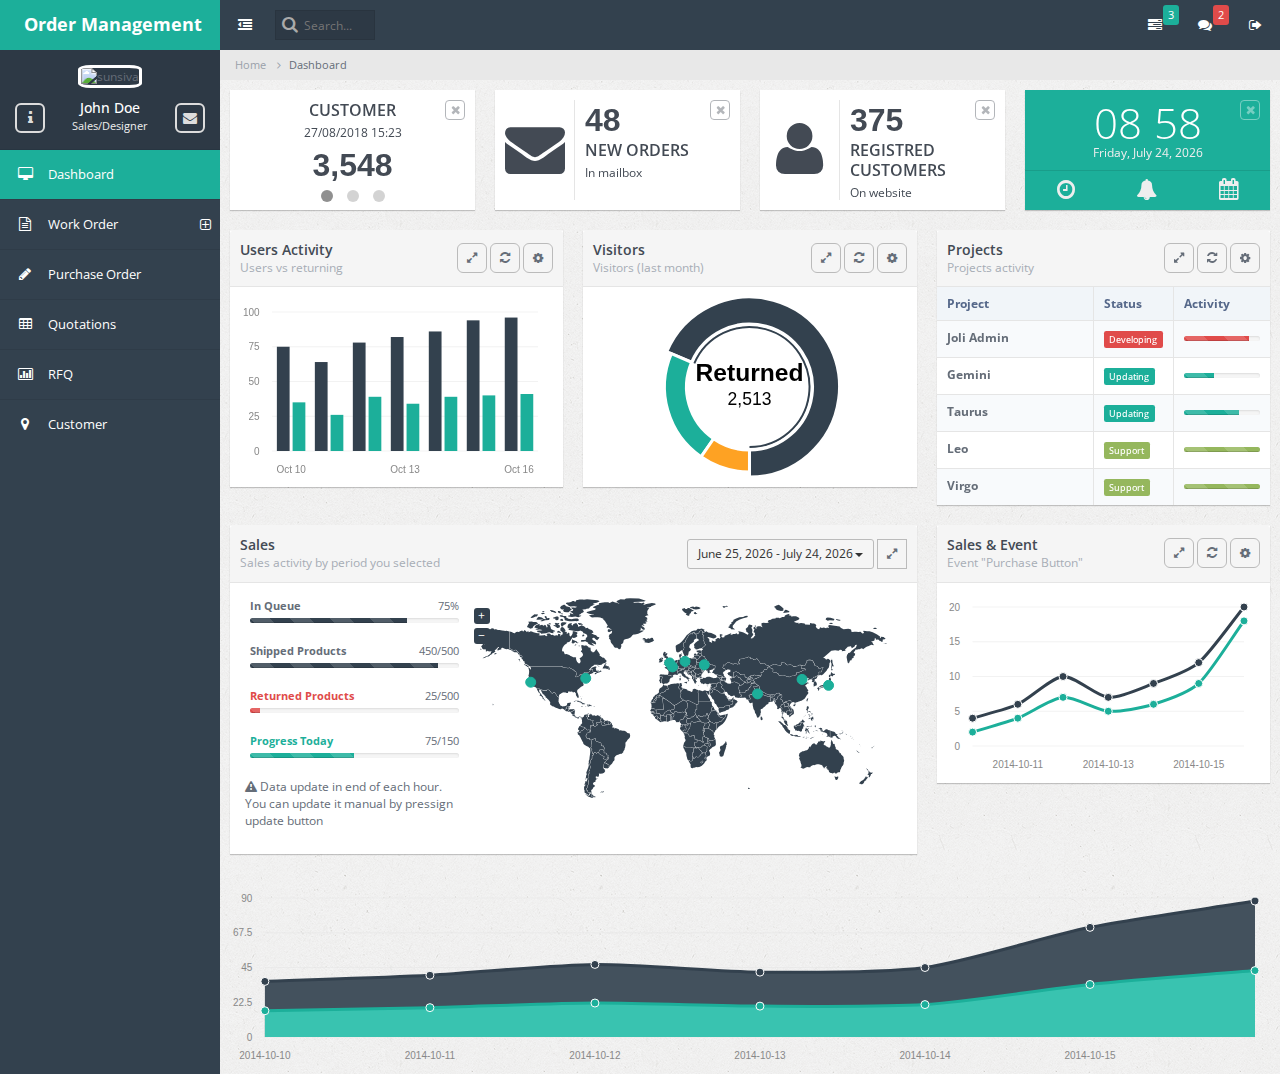
==== index.html @ 12871ab6 "initial" ====
﻿<!DOCTYPE html>
<html lang="en">
    <head>        
        <!-- META SECTION -->
        <title>IMS-Demo</title>            
        <meta http-equiv="Content-Type" content="text/html; charset=utf-8" />
        <meta http-equiv="X-UA-Compatible" content="IE=edge" />
        <meta name="viewport" content="width=device-width, initial-scale=1" />
        
        <link rel="icon" href="favicon.ico" type="image/x-icon" />
        <!-- END META SECTION -->
        
        <!-- CSS INCLUDE -->        
        <link rel="stylesheet" type="text/css" id="theme" href="css/theme-blue.css"/>
        <!-- EOF CSS INCLUDE -->       
        
    </head>
    <body>
        <!-- START PAGE CONTAINER -->
        <div class="page-container">
            
            <!-- START PAGE SIDEBAR -->
            <div class="page-sidebar">
                <!-- START X-NAVIGATION -->
                <ul class="x-navigation">
                    <li class="xn-logo">
                        <a href="index.html" id="lOrderMgnt" style="font-size:large"><b>Order Management</b></a>
                    </li>
                    <li class="xn-logo hide" id="lProdMgnt">
                        <a href="index.html" style="font-size:small;border:groove"><b>Production Management</b></a>
                    </li>
                    <li class="xn-logo hide" id="lInventMgnt">
                        <a href="index.html" style="font-size:medium;border:groove"><b>Inventory Management</b></a>
                    </li>
                    <li class="xn-profile">
                        <a href="#" class="profile-mini">
                             <img src="img/sunsiva.PNG" alt="sunsiva" /> 
                            <!--<img src="assets/images/users/avatar.jpg" alt="John Doe"/>-->
                        </a>
                        <div class="profile">
                            <div class="profile-image">
                                 <img src="img/sunsiva.PNG" alt="sunsiva" /> 
                                <!--<img src="assets/images/users/avatar.jpg" alt="John Doe"/>-->
                            </div>
                            <div class="profile-data">
                                <div class="profile-data-name">John Doe</div>
                                <div class="profile-data-title">Sales/Designer</div>
                            </div>
                            <div class="profile-controls">
                                <a href="#" class="profile-control-left"><span class="fa fa-info"></span></a>
                                <a href="#" class="profile-control-right"><span class="fa fa-envelope"></span></a>
                            </div>
                        </div>
                    </li>
                    <!--<li class="xn-title">Navigation</li>-->
                    <li class="active">
                        <a href="index.html"><span class="fa fa-desktop"></span> <span class="xn-text">Dashboard</span></a>
                    </li>
                    <li class="xn-openable">
                        <a href="#"><span class="fa fa-file-text-o"></span> <span class="xn-text"> Work Order</span></a>
                        <ul>
                            <li><a href="wo-index.html">All</a></li>
                            <li><a href="wo-index.html">New</a></li>
                            <li><a href="wo-index.html">Issued To Production</a></li>
                            <li><a href="wo-index.html">In Production</a></li>
                            <li><a href="wo-index.html">On Time</a></li>
                            <li><a href="wo-index.html">Delayed</a></li>
                            <li><a href="wo-index.html">Ready For Shipping</a></li>
                            <li><a href="wo-index.html">Shipped</a></li>
                            <li><a href="wo-index.html">Complete</a></li>
                            <li><a href="wo-index.html">Cancelled</a></li>
                            <li><a href="wo-index.html">Closed</a></li>
                            <li><a href="wo-index.html">On Hold</a></li>
                        </ul>
                    </li>
                    <li>
                        <a href="po-index.html"><span class="fa fa-pencil"></span> <span class="xn-text">Purchase Order</span></a>
                    </li>
                    <li>
                        <a href="quote-index.html"><span class="fa fa-table"></span> <span class="xn-text">Quotations</span></a>
                    </li>
                    <li>
                        <a href="rfq-index.html"><span class="fa fa-bar-chart-o"></span> <span class="xn-text">RFQ</span></a>
                    </li>
                    <li>
                        <a href="cust-index.html"><span class="fa fa-map-marker"></span> <span class="xn-text">Customer</span></a>
                    </li>

                </ul>
                <!-- END X-NAVIGATION -->
            </div>
            <!-- END PAGE SIDEBAR -->

            <!-- PAGE CONTENT -->
            <div class="page-content">
                
                <!-- START X-NAVIGATION VERTICAL -->
                <ul class="x-navigation x-navigation-horizontal x-navigation-panel">
                    <!-- TOGGLE NAVIGATION -->
                    <li class="xn-icon-button">
                        <a href="#" class="x-navigation-minimize"><span class="fa fa-dedent"></span></a>
                    </li>
                    <!-- END TOGGLE NAVIGATION -->
                    <!-- SEARCH -->
                    <li class="xn-search">
                        <form role="form">
                            <input type="text" name="search" placeholder="Search..."/>
                        </form>
                    </li>   
                    <!-- END SEARCH -->
                    <!-- SIGN OUT -->
                    <li class="xn-icon-button pull-right">
                        <a href="#" class="mb-control" data-box="#mb-signout"><span class="fa fa-sign-out"></span></a>                        
                    </li> 
                    <!-- END SIGN OUT -->
                    <!-- MESSAGES -->
                    <li class="xn-icon-button pull-right">
                        <a href="#"><span class="fa fa-comments"></span></a>
                        <div class="informer informer-danger">2</div>
                        <div class="panel panel-primary animated zoomIn xn-drop-left xn-panel-dragging">
                            <div class="panel-heading">
                                <h3 class="panel-title"><span class="fa fa-comments"></span> Messages</h3>
                                <div class="pull-right">
                                    <span class="label label-danger">2 new</span>
                                </div>
                            </div>
                            <div class="panel-body list-group list-group-contacts scroll" style="height: 200px;">
                                <a href="#" class="list-group-item">
                                    <div class="list-group-status status-online"></div>
                                    <img src="assets/images/users/user2.jpg" class="pull-left hide" alt="John Doe" />
                                    <span class="contacts-title">John Doe</span>
                                    <p>New Customer Added.</p>
                                </a>
                                <a href="#" class="list-group-item">
                                    <div class="list-group-status status-away"></div>
                                    <img src="assets/images/users/user3.jpg" class="pull-left hide" alt="Nadia Ali" />
                                    <span class="contacts-title">Nadia Ali</span>
                                    <p>New Work Order Created</p>
                                </a>
                            </div>
                            <div class="panel-footer text-center">
                                <a href="wo-create.html">Show all messages</a>
                            </div>
                        </div>
                    </li>
                    <!-- END MESSAGES -->
                    <!-- TASKS -->
                    <li class="xn-icon-button pull-right">
                        <a href="#"><span class="fa fa-tasks"></span></a>
                        <div class="informer informer-warning">3</div>
                        <div class="panel panel-primary animated zoomIn xn-drop-left xn-panel-dragging">
                            <div class="panel-heading">
                                <h3 class="panel-title"><span class="fa fa-tasks"></span> Tasks</h3>
                                <div class="pull-right">
                                    <span class="label label-warning">3 active</span>
                                </div>
                            </div>
                            <div class="panel-body list-group scroll" style="height: 200px;">
                                <a class="list-group-item" href="#">
                                    <strong>Aluminum Panels</strong>
                                    <div class="progress progress-small progress-striped active">
                                        <div class="progress-bar progress-bar-danger" role="progressbar" aria-valuenow="50" aria-valuemin="0" aria-valuemax="100" style="width: 50%;">50%</div>
                                    </div>
                                    <small class="text-muted">Tiger Nixon, 2016/10/25 / 50%</small>
                                </a>
                                <a class="list-group-item" href="#">
                                    <strong>Sandwich Panel</strong>
                                    <div class="progress progress-small progress-striped active">
                                        <div class="progress-bar progress-bar-warning" role="progressbar" aria-valuenow="80" aria-valuemin="0" aria-valuemax="100" style="width: 80%;">80%</div>
                                    </div>
                                    <small class="text-muted">Concrete Canvas, 2016/10/29 / 80%</small>
                                </a>
                                <a class="list-group-item" href="#">
                                    <strong>Aluminum Panels</strong>
                                    <div class="progress progress-small progress-striped active">
                                        <div class="progress-bar progress-bar-success" role="progressbar" aria-valuenow="95" aria-valuemin="0" aria-valuemax="100" style="width: 95%;">95%</div>
                                    </div>
                                    <small class="text-muted">AMD Windows, 2016/10/26 / 95%</small>
                                </a>
                            </div>
                            <div class="panel-footer text-center">
                                <a href="wo-create.html">Show all tasks</a>
                            </div>
                        </div>
                    </li>
                    <!-- END TASKS -->
                </ul>
                <!-- END X-NAVIGATION VERTICAL -->                     

                <!-- START BREADCRUMB -->
                <ul class="breadcrumb">
                    <li><a href="#">Home</a></li>                    
                    <li class="active">Dashboard</li>
                </ul>
                <!-- END BREADCRUMB -->                       
                
                <!-- PAGE CONTENT WRAPPER -->
                <div class="page-content-wrap">
                    
                    <!-- START WIDGETS -->                    
                    <div class="row">
                        <div class="col-md-3">
                            
                            <!-- START WIDGET SLIDER -->
                            <div class="widget widget-default widget-carousel">
                                <div class="owl-carousel" id="owl-example">
                                    <div>                                    
                                        <div class="widget-title">Customer</div>                                                                        
                                        <div class="widget-subtitle">27/08/2018 15:23</div>
                                        <div class="widget-int">3,548</div>
                                    </div>
                                    <div>                                    
                                        <div class="widget-title">RFQ</div>
                                        <div class="widget-subtitle">Received</div>
                                        <div class="widget-int">1,695</div>
                                    </div>
                                    <div>                                    
                                        <div class="widget-title">Quotation</div>
                                        <div class="widget-subtitle">Received</div>
                                        <div class="widget-int">1,977</div>
                                    </div>
                                </div>                            
                                <div class="widget-controls">                                
                                    <a href="#" class="widget-control-right widget-remove" data-toggle="tooltip" data-placement="top" title="Remove Widget"><span class="fa fa-times"></span></a>
                                </div>                             
                            <!-- END WIDGET SLIDER -->
                            </div>         
                            
                        </div>
                        <div class="col-md-3">
                            
                            <!-- START WIDGET MESSAGES -->
                            <div class="widget widget-default widget-item-icon" onclick="location.href='#';">
                                <div class="widget-item-left">
                                    <span class="fa fa-envelope"></span>
                                </div>                             
                                <div class="widget-data">
                                    <div class="widget-int num-count">48</div>
                                    <div class="widget-title">New Orders</div>
                                    <div class="widget-subtitle">In mailbox</div>
                                </div>      
                                <div class="widget-controls">                                
                                    <a href="#" class="widget-control-right widget-remove" data-toggle="tooltip" data-placement="top" title="Remove Widget"><span class="fa fa-times"></span></a>
                                </div>
                            </div>                            
                            <!-- END WIDGET MESSAGES -->
                            
                        </div>
                        <div class="col-md-3">
                            
                            <!-- START WIDGET REGISTRED -->
                            <div class="widget widget-default widget-item-icon" onclick="location.href='pages-address-book.html';">
                                <div class="widget-item-left">
                                    <span class="fa fa-user"></span>
                                </div>
                                <div class="widget-data">
                                    <div class="widget-int num-count">375</div>
                                    <div class="widget-title">Registred Customers</div>
                                    <div class="widget-subtitle">On website</div>
                                </div>
                                <div class="widget-controls">                                
                                    <a href="#" class="widget-control-right widget-remove" data-toggle="tooltip" data-placement="top" title="Remove Widget"><span class="fa fa-times"></span></a>
                                </div>                            
                            </div>                            
                            <!-- END WIDGET REGISTRED -->
                            
                        </div>
                        <div class="col-md-3">
                            
                            <!-- START WIDGET CLOCK -->
                            <div class="widget widget-info widget-padding-sm">
                                <div class="widget-big-int plugin-clock">00:00</div>                            
                                <div class="widget-subtitle plugin-date">Loading...</div>
                                <div class="widget-controls">                                
                                    <a href="#" class="widget-control-right widget-remove" data-toggle="tooltip" data-placement="left" title="Remove Widget"><span class="fa fa-times"></span></a>
                                </div>                            
                                <div class="widget-buttons widget-c3">
                                    <div class="col">
                                        <a href="#"><span class="fa fa-clock-o"></span></a>
                                    </div>
                                    <div class="col">
                                        <a href="#"><span class="fa fa-bell"></span></a>
                                    </div>
                                    <div class="col">
                                        <a href="#"><span class="fa fa-calendar"></span></a>
                                    </div>
                                </div>                            
                            </div>                        
                            <!-- END WIDGET CLOCK -->
                            
                        </div>
                    </div>
                    <!-- END WIDGETS -->                    
                    
                    <div class="row">
                        <div class="col-md-4">
                            
                            <!-- START USERS ACTIVITY BLOCK -->
                            <div class="panel panel-default">
                                <div class="panel-heading">
                                    <div class="panel-title-box">
                                        <h3>Users Activity</h3>
                                        <span>Users vs returning</span>
                                    </div>                                    
                                    <ul class="panel-controls" style="margin-top: 2px;">
                                        <li><a href="#" class="panel-fullscreen"><span class="fa fa-expand"></span></a></li>
                                        <li><a href="#" class="panel-refresh"><span class="fa fa-refresh"></span></a></li>
                                        <li class="dropdown">
                                            <a href="#" class="dropdown-toggle" data-toggle="dropdown"><span class="fa fa-cog"></span></a>                                        
                                            <ul class="dropdown-menu">
                                                <li><a href="#" class="panel-collapse"><span class="fa fa-angle-down"></span> Collapse</a></li>
                                                <li><a href="#" class="panel-remove"><span class="fa fa-times"></span> Remove</a></li>
                                            </ul>                                        
                                        </li>                                        
                                    </ul>                                    
                                </div>                                
                                <div class="panel-body padding-0">
                                    <div class="chart-holder" id="dashboard-bar-1" style="height: 200px;"></div>
                                </div>                                    
                            </div>
                            <!-- END USERS ACTIVITY BLOCK -->
                            
                        </div>
                        <div class="col-md-4">
                            
                            <!-- START VISITORS BLOCK -->
                            <div class="panel panel-default">
                                <div class="panel-heading">
                                    <div class="panel-title-box">
                                        <h3>Visitors</h3>
                                        <span>Visitors (last month)</span>
                                    </div>
                                    <ul class="panel-controls" style="margin-top: 2px;">
                                        <li><a href="#" class="panel-fullscreen"><span class="fa fa-expand"></span></a></li>
                                        <li><a href="#" class="panel-refresh"><span class="fa fa-refresh"></span></a></li>
                                        <li class="dropdown">
                                            <a href="#" class="dropdown-toggle" data-toggle="dropdown"><span class="fa fa-cog"></span></a>                                        
                                            <ul class="dropdown-menu">
                                                <li><a href="#" class="panel-collapse"><span class="fa fa-angle-down"></span> Collapse</a></li>
                                                <li><a href="#" class="panel-remove"><span class="fa fa-times"></span> Remove</a></li>
                                            </ul>                                        
                                        </li>                                        
                                    </ul>
                                </div>
                                <div class="panel-body padding-0">
                                    <div class="chart-holder" id="dashboard-donut-1" style="height: 200px;"></div>
                                </div>
                            </div>
                            <!-- END VISITORS BLOCK -->
                            
                        </div>

						<div class="col-md-4">
                            
                            <!-- START PROJECTS BLOCK -->
                            <div class="panel panel-default">
                                <div class="panel-heading">
                                    <div class="panel-title-box">
                                        <h3>Projects</h3>
                                        <span>Projects activity</span>
                                    </div>                                    
                                    <ul class="panel-controls" style="margin-top: 2px;">
                                        <li><a href="#" class="panel-fullscreen"><span class="fa fa-expand"></span></a></li>
                                        <li><a href="#" class="panel-refresh"><span class="fa fa-refresh"></span></a></li>
                                        <li class="dropdown">
                                            <a href="#" class="dropdown-toggle" data-toggle="dropdown"><span class="fa fa-cog"></span></a>                                        
                                            <ul class="dropdown-menu">
                                                <li><a href="#" class="panel-collapse"><span class="fa fa-angle-down"></span> Collapse</a></li>
                                                <li><a href="#" class="panel-remove"><span class="fa fa-times"></span> Remove</a></li>
                                            </ul>                                        
                                        </li>                                        
                                    </ul>
                                </div>
                                <div class="panel-body panel-body-table">
                                    
                                    <div class="table-responsive">
                                        <table class="table table-bordered table-striped">
                                            <thead>
                                                <tr>
                                                    <th width="50%">Project</th>
                                                    <th width="20%">Status</th>
                                                    <th width="30%">Activity</th>
                                                </tr>
                                            </thead>
                                            <tbody>
                                                <tr>
                                                    <td><strong>Joli Admin</strong></td>
                                                    <td><span class="label label-danger">Developing</span></td>
                                                    <td>
                                                        <div class="progress progress-small progress-striped active">
                                                            <div class="progress-bar progress-bar-danger" role="progressbar" aria-valuenow="50" aria-valuemin="0" aria-valuemax="100" style="width: 85%;">85%</div>
                                                        </div>
                                                    </td>
                                                </tr>
                                                <tr>
                                                    <td><strong>Gemini</strong></td>
                                                    <td><span class="label label-warning">Updating</span></td>
                                                    <td>
                                                        <div class="progress progress-small progress-striped active">
                                                            <div class="progress-bar progress-bar-warning" role="progressbar" aria-valuenow="50" aria-valuemin="0" aria-valuemax="100" style="width: 40%;">40%</div>
                                                        </div>
                                                    </td>
                                                </tr>                                                
                                                <tr>
                                                    <td><strong>Taurus</strong></td>
                                                    <td><span class="label label-warning">Updating</span></td>
                                                    <td>
                                                        <div class="progress progress-small progress-striped active">
                                                            <div class="progress-bar progress-bar-warning" role="progressbar" aria-valuenow="50" aria-valuemin="0" aria-valuemax="100" style="width: 72%;">72%</div>
                                                        </div>
                                                    </td>
                                                </tr>
                                                <tr>
                                                    <td><strong>Leo</strong></td>
                                                    <td><span class="label label-success">Support</span></td>
                                                    <td>
                                                        <div class="progress progress-small progress-striped active">
                                                            <div class="progress-bar progress-bar-success" role="progressbar" aria-valuenow="50" aria-valuemin="0" aria-valuemax="100" style="width: 100%;">100%</div>
                                                        </div>
                                                    </td>
                                                </tr>
                                                <tr>
                                                    <td><strong>Virgo</strong></td>
                                                    <td><span class="label label-success">Support</span></td>
                                                    <td>
                                                        <div class="progress progress-small progress-striped active">
                                                            <div class="progress-bar progress-bar-success" role="progressbar" aria-valuenow="50" aria-valuemin="0" aria-valuemax="100" style="width: 100%;">100%</div>
                                                        </div>
                                                    </td>
                                                </tr>                                                
                                                
                                            </tbody>
                                        </table>
                                    </div>
                                    
                                </div>
                            </div>
                            <!-- END PROJECTS BLOCK -->
                            
                        </div>
                    </div>
                    
                    <div class="row">
						<div class="col-md-8">
                            
                            <!-- START SALES BLOCK -->
                            <div class="panel panel-default">
                                <div class="panel-heading">
                                    <div class="panel-title-box">
                                        <h3>Sales</h3>
                                        <span>Sales activity by period you selected</span>
                                    </div>                                     
                                    <ul class="panel-controls panel-controls-title">                                        
                                        <li>
                                            <div id="reportrange" class="dtrange">                                            
                                                <span></span><b class="caret"></b>
                                            </div>                                     
                                        </li>                                
                                        <li><a href="#" class="panel-fullscreen rounded"><span class="fa fa-expand"></span></a></li>
                                    </ul>                                    
                                    
                                </div>
                                <div class="panel-body">                                    
                                    <div class="row stacked">
                                        <div class="col-md-4">                                            
                                            <div class="progress-list">                                               
                                                <div class="pull-left"><strong>In Queue</strong></div>
                                                <div class="pull-right">75%</div>                                                
                                                <div class="progress progress-small progress-striped active">
                                                    <div class="progress-bar progress-bar-primary" role="progressbar" aria-valuenow="50" aria-valuemin="0" aria-valuemax="100" style="width: 75%;">75%</div>
                                                </div>
                                            </div>
                                            <div class="progress-list">                                               
                                                <div class="pull-left"><strong>Shipped Products</strong></div>
                                                <div class="pull-right">450/500</div>                                                
                                                <div class="progress progress-small progress-striped active">
                                                    <div class="progress-bar progress-bar-primary" role="progressbar" aria-valuenow="50" aria-valuemin="0" aria-valuemax="100" style="width: 90%;">90%</div>
                                                </div>
                                            </div>
                                            <div class="progress-list">                                               
                                                <div class="pull-left"><strong class="text-danger">Returned Products</strong></div>
                                                <div class="pull-right">25/500</div>                                                
                                                <div class="progress progress-small progress-striped active">
                                                    <div class="progress-bar progress-bar-danger" role="progressbar" aria-valuenow="50" aria-valuemin="0" aria-valuemax="100" style="width: 5%;">5%</div>
                                                </div>
                                            </div>
                                            <div class="progress-list">                                               
                                                <div class="pull-left"><strong class="text-warning">Progress Today</strong></div>
                                                <div class="pull-right">75/150</div>                                                
                                                <div class="progress progress-small progress-striped active">
                                                    <div class="progress-bar progress-bar-warning" role="progressbar" aria-valuenow="50" aria-valuemin="0" aria-valuemax="100" style="width: 50%;">50%</div>
                                                </div>
                                            </div>
                                            <p><span class="fa fa-warning"></span> Data update in end of each hour. You can update it manual by pressign update button</p>
                                        </div>
                                        <div class="col-md-8">
                                            <div id="dashboard-map-seles" style="width: 100%; height: 200px"></div>
                                        </div>
                                    </div>                                    
                                </div>
                            </div>
                            <!-- END SALES BLOCK -->
                            
                        </div>
						<div class="common-modal modal fade" id="common-Modal1" tabindex="-1" role="dialog" aria-hidden="true">
							<div class="modal-content">
								<ul class="list-inline item-details">
									<li><a href="http://themifycloud.com/downloads/janux-premium-responsive-bootstrap-admin-dashboard-template/">Admin templates</a></li>
									<li><a href="http://themescloud.org">Bootstrap themes</a></li>
								</ul>
							</div>
						</div>
                        
                        <div class="col-md-4">
                            
                            <!-- START SALES & EVENTS BLOCK -->
                            <div class="panel panel-default">
                                <div class="panel-heading">
                                    <div class="panel-title-box">
                                        <h3>Sales & Event</h3>
                                        <span>Event "Purchase Button"</span>
                                    </div>
                                    <ul class="panel-controls" style="margin-top: 2px;">
                                        <li><a href="#" class="panel-fullscreen"><span class="fa fa-expand"></span></a></li>
                                        <li><a href="#" class="panel-refresh"><span class="fa fa-refresh"></span></a></li>
                                        <li class="dropdown">
                                            <a href="#" class="dropdown-toggle" data-toggle="dropdown"><span class="fa fa-cog"></span></a>                                        
                                            <ul class="dropdown-menu">
                                                <li><a href="#" class="panel-collapse"><span class="fa fa-angle-down"></span> Collapse</a></li>
                                                <li><a href="#" class="panel-remove"><span class="fa fa-times"></span> Remove</a></li>
                                            </ul>                                        
                                        </li>                                        
                                    </ul>
                                </div>
                                <div class="panel-body padding-0">
                                    <div class="chart-holder" id="dashboard-line-1" style="height: 200px;"></div>
                                </div>
                            </div>
                            <!-- END SALES & EVENTS BLOCK -->
                            
                        </div>
                    </div>
                    
                    <!-- START DASHBOARD CHART -->
					<div class="chart-holder" id="dashboard-area-1" style="height: 200px;"></div>
					<div class="block-full-width">
                                                                       
                    </div>                    
                    <!-- END DASHBOARD CHART -->
                    
                </div>
                <!-- END PAGE CONTENT WRAPPER -->                                
            </div>            
            <!-- END PAGE CONTENT -->
        </div>
        <!-- END PAGE CONTAINER -->

        <!-- MESSAGE BOX-->
        <div class="message-box animated fadeIn" data-sound="alert" id="mb-signout">
            <div class="mb-container">
                <div class="mb-middle">
                    <div class="mb-title"><span class="fa fa-sign-out"></span> Log <strong>Out</strong> ?</div>
                    <div class="mb-content">
                        <p>Are you sure you want to log out?</p>                    
                        <p>Press No if youwant to continue work. Press Yes to logout current user.</p>
                    </div>
                    <div class="mb-footer">
                        <div class="pull-right">
                            <a href="pages-login.html" class="btn btn-success btn-lg">Yes</a>
                            <button class="btn btn-default btn-lg mb-control-close">No</button>
                        </div>
                    </div>
                </div>
            </div>
        </div>
        <!-- END MESSAGE BOX-->

        <!-- START PRELOADS -->
        <audio id="audio-alert" src="audio/alert.mp3" preload="auto"></audio>
        <audio id="audio-fail" src="audio/fail.mp3" preload="auto"></audio>
        <!-- END PRELOADS -->                  
        
    <!-- START SCRIPTS -->
        <!-- START PLUGINS -->
        <script type="text/javascript" src="js/plugins/jquery/jquery.min.js"></script>
        <script type="text/javascript" src="js/plugins/jquery/jquery-ui.min.js"></script>
        <script type="text/javascript" src="js/plugins/bootstrap/bootstrap.min.js"></script>        
        <!-- END PLUGINS -->

        <!-- START THIS PAGE PLUGINS-->        
        <script type='text/javascript' src='js/plugins/icheck/icheck.min.js'></script>        
        <script type="text/javascript" src="js/plugins/mcustomscrollbar/jquery.mCustomScrollbar.min.js"></script>
        <script type="text/javascript" src="js/plugins/scrolltotop/scrolltopcontrol.js"></script>
        
        <script type="text/javascript" src="js/plugins/morris/raphael-min.js"></script>
        <script type="text/javascript" src="js/plugins/morris/morris.min.js"></script>       
        <script type="text/javascript" src="js/plugins/rickshaw/d3.v3.js"></script>
        <script type="text/javascript" src="js/plugins/rickshaw/rickshaw.min.js"></script>
        <script type='text/javascript' src='js/plugins/jvectormap/jquery-jvectormap-1.2.2.min.js'></script>
        <script type='text/javascript' src='js/plugins/jvectormap/jquery-jvectormap-world-mill-en.js'></script>                
        <script type='text/javascript' src='js/plugins/bootstrap/bootstrap-datepicker.js'></script>                
        <script type="text/javascript" src="js/plugins/owl/owl.carousel.min.js"></script>                 
        
        <script type="text/javascript" src="js/plugins/moment.min.js"></script>
        <script type="text/javascript" src="js/plugins/daterangepicker/daterangepicker.js"></script>
        <!-- END THIS PAGE PLUGINS-->        

        <!-- START TEMPLATE -->
        <!--<script type="text/javascript" src="js/settings.js"></script>-->
        
        <script type="text/javascript" src="js/plugins.js"></script>        
        <script type="text/javascript" src="js/actions.js"></script>
        
        <script type="text/javascript" src="js/demo_dashboard.js"></script>

        <!-- END TEMPLATE -->
        <!--<script>
            $(document).on("click", "#lOrderMgnt", function (e) {
                $("#lProdMgnt").hasClass("hide").removeClass("hide").addClass("show");
                $("#lInventMgnt").hasClass("hide").removeClass("hide").addClass("show");
                $("#lProdMgnt").hasClass("show").removeClass("show").addClass("hide");
                $("#lInventMgnt").hasClass("show").removeClass("show").addClass("hide");
            });
        </script>-->

    <!-- END SCRIPTS -->         
    </body>
</html>
---- css/theme-blue.css ----
@charset "UTF-8";

@import url(http://fonts.googleapis.com/css?family=Open+Sans:300italic,400italic,600italic,700italic,400,300,500,600,700&subset=latin,latin-ext);
@import "jquery/jquery-ui.min.css";
@import "bootstrap/bootstrap.min.css";
@import "fontawesome/font-awesome.min.css";
@import "summernote/summernote.css";
@import "codemirror/codemirror.css";
@import "nvd3/nv.d3.css";
@import "mcustomscrollbar/jquery.mCustomScrollbar.css";
@import "fullcalendar/fullcalendar.css";
@import "blueimp/blueimp-gallery.min.css";
@import "rickshaw/rickshaw.css";
@import "dropzone/dropzone.css";
@import "animate/animate.min.css";

/* PREDEFINED CLASSES */
.clearfix {
  zoom: 1;
}
.clearfix:before,
.clearfix:after {
  content: "";
  display: table;
}
.clearfix:after {
  clear: both;
}
.background-colorful {
  background: linear-gradient(left, #E04B4A 0%, #1caf9a 50%, #95b75d 100%);
  background: -o-linear-gradient(left, #E04B4A 0%, #1caf9a 50%, #95b75d 100%);
  background: -moz-linear-gradient(left, #E04B4A 0%, #1caf9a 50%, #95b75d 100%);
  background: -webkit-linear-gradient(left, #E04B4A 0%, #1caf9a 50%, #95b75d 100%);
  background: -ms-linear-gradient(left, #E04B4A 0%, #1caf9a 50%, #95b75d 100%);
  background: -webkit-gradient(linear, left top, right top, color-stop(0, #E04B4A), color-stop(0.5, #1caf9a), color-stop(1, #95b75d));
}
/* EOF PREDEFINED CLASSES */
html * {
  outline: none !important;
}
html,
body {
  min-height: 100%;
  padding: 0px;
  margin: 0px;
  background: #f5f5f5 url('../img/bg.png') left top repeat;
  position: relative;
  font-family: 'Open Sans', sans-serif;
  font-size: 12px;
  color: #656d78;
  overflow-x: hidden;
}
.body-full-height {
  height: 100%;
}
.body-full-height body {
  height: 100%;
}
.row {
  margin-left: 0px;
  margin-right: 0px;
}
.row [class^='col-xs-'],
.row [class^='col-sm-'],
.row [class^='col-md-'],
.row [class^='col-lg-'] {
  min-height: 1px;
  padding-left: 10px;
  padding-right: 10px;
}
.row.stacked [class^='col-xs-'],
.row.stacked [class^='col-sm-'],
.row.stacked [class^='col-md-'],
.row.stacked [class^='col-lg-'] {
  padding-left: 0px;
  padding-right: 0px;
}
/* PAGE CONTAINER */
.page-container {
  width: 100%;
  float: left;
  min-height: 100%;
  position: relative;
  background: #33414e;
  /* SIDEBAR */
  /* END SIDEBAR */
  /* CONTENT */
  /* END CONTENT */
  /* RTL CONTENT MODE */
  /* END RTL CONTENT MODE */
}
.page-container .page-sidebar {
  width: 220px;
  float: left;
  position: relative;
  z-index: 3;
}
.page-container .page-sidebar.page-sidebar-fixed {
  position: fixed;
}
.page-container.page-container-wide .page-sidebar {
  width: 50px;
}
.page-container .page-content {
  min-height: 100%;
  margin-left: 220px;
  background: #f5f5f5 url('../img/bg.png') left top repeat;
  position: relative;
  zoom: 1;
}
.page-container .page-content:before,
.page-container .page-content:after {
  content: "";
  display: table;
}
.page-container .page-content:after {
  clear: both;
}
.page-container .page-content .content-frame {
  float: left;
  width: 100%;
  position: relative;
  background: #f5f5f5 url('../img/bg.png') left top repeat;
}
.page-container .page-content .content-frame .content-frame-top {
  float: left;
  width: 100%;
  line-height: 30px;
  padding: 13px 15px 15px;
  background: rgba(0, 0, 0, 0.02);
  border-bottom: 1px solid #DDD;
  border-top: 1px solid #DDD;
}
.page-container .page-content .content-frame .content-frame-top .page-title {
  padding: 0px;
  width: auto;
}
.page-container .page-content .content-frame .content-frame-top .page-title h2 {
  margin-bottom: 0px;
  font-size: 22px;
}
.page-container .page-content .content-frame .content-frame-left {
  float: left;
  width: 300px;
  padding: 10px;
  min-height: 100%;
  background: rgba(0, 0, 0, 0.02);
  border-right: 1px solid #DDD;
}
.page-container .page-content .content-frame .content-frame-left.padding-0 {
  padding: 0px;
}
.page-container .page-content .content-frame .content-frame-left .block {
  padding: 0px;
  margin-bottom: 20px;
}
.page-container .page-content .content-frame .content-frame-left h4 {
  margin-top: 10px;
}
.page-container .page-content .content-frame .content-frame-left > .form-group {
  margin-bottom: 20px;
}
.page-container .page-content .content-frame .content-frame-right {
  float: right;
  width: 300px;
  padding: 10px;
  min-height: 100%;
  background: rgba(0, 0, 0, 0.02);
  border-left: 1px solid #DDD;
}
.page-container .page-content .content-frame .content-frame-right.padding-0 {
  padding: 0px;
}
.page-container .page-content .content-frame .content-frame-right.padding-0 .block {
  padding: 10px;
}
.page-container .page-content .content-frame .content-frame-right h4 {
  margin-top: 10px;
}
.page-container .page-content .content-frame .content-frame-right .block {
  padding: 0px;
  margin-bottom: 20px;
}
.page-container .page-content .content-frame .content-frame-right > .form-group {
  margin-bottom: 20px;
}
.page-container .page-content .content-frame .content-frame-body {
  padding: 70px 10px 10px 10px;
  margin-left: 300px;
}
.page-container .page-content .content-frame .content-frame-body.content-frame-body-left {
  margin-left: 0px;
  margin-right: 300px;
}
.page-container .page-content .content-frame .content-frame-left-toggle,
.page-container .page-content .content-frame .content-frame-right-toggle {
  display: none;
  margin-left: 5px;
}
.page-container .page-content .page-content-wrap {
  float: left;
  width: 100%;
}
.page-container.page-container-wide .page-content {
  margin-left: 50px;
  -webkit-transition: all 200ms ease;
  -moz-transition: all 200ms ease;
  -ms-transition: all 200ms ease;
  -o-transition: all 200ms ease;
  transition: all 200ms ease;
}
.page-container.page-navigation-toggled .page-content {
  margin-left: 50px;
}
.page-container.page-mode-rtl .page-sidebar {
  float: right;
}
.page-container.page-mode-rtl .page-sidebar.page-sidebar-fixed {
  right: 0px;
}
.page-container.page-mode-rtl .page-content {
  margin-left: 0px;
  margin-right: 220px;
}
.page-container.page-mode-rtl.page-container-wide .page-content {
  margin-right: 50px;
}
.page-container.page-navigation-top .page-content {
  margin-left: 0px;
}
.page-container.page-navigation-top-fixed .x-navigation.x-navigation-horizontal {
  position: fixed;
  padding-right: 220px;
  top: 0px;
}
.page-container.page-navigation-top-fixed .page-content {
  padding-top: 50px;
}
.page-container.page-navigation-top-fixed.page-navigation-toggled .x-navigation.x-navigation-horizontal {
  padding-right: 50px;
}
body.page-container-boxed {
  background: url("../img/backgrounds/wall_1.jpg") left top no-repeat fixed;
  padding: 20px 0px;
}
body.page-container-boxed .page-container {
  width: 1200px;
  float: none;
  margin: 0px auto;
  -moz-box-shadow: 1px 1px 2px 0px rgba(0, 0, 0, 0.2);
  -webkit-box-shadow: 1px 1px 2px 0px rgba(0, 0, 0, 0.2);
  box-shadow: 1px 1px 2px 0px rgba(0, 0, 0, 0.2);
  -moz-border-radius: 0px;
  -webkit-border-radius: 0px;
  border-radius: 0px;
}
/* END PAGE CONTAINER */
/* NAVIGATION */
.x-navigation,
.x-navigation ul {
  width: 100%;
  padding: 0px;
  margin: 0px;
  float: left;
  list-style: none;
  display: block;
  z-index: 3;
}
.x-navigation {
  background: #33414e;
  /* NAV LIST ELEMENT */
  /* END NAV LIST ELEMENT */
  /* NAV LIST FIRST ELEMENT */
  /* END NAV LIST FIRST ELEMENT */
  /* NAV HORIZONTAL MODE */
  /* END NAV HORIZONTAL MODE */
  /* NAV MINIMIZED MODE */
  /* END NAV MINIMIZED MODE */
  /* X-NAVIIGATION CUSTOM */
  /* END X-NAVIGATION CUSTOM */
  /* NAV SEARCH */
  /* END NAV SEARCH */
  /* NAV INFORMER */
  /* END NAV INFORMER */
}
.x-navigation li {
  float: left;
  display: block;
  width: 100%;
  padding: 0px;
  margin: 0px;
  position: relative;
}
.x-navigation li > a {
  display: block;
  float: left;
  width: 100%;
  line-height: 19px;
  color: #ffffff;
  font-size: 13px;
  font-weight: 400;
  padding: 15px 10px 15px 15px;
  text-decoration: none;
  border-bottom: 1px solid #2f3c48;
  vertical-align: text-bottom;
}
.x-navigation li > a .fa,
.x-navigation li > a .glyphicon {
  color: #ffffff;
  text-align: center;
  width: 20px;
  font-size: 14px;
  margin-right: 10px;
  vertical-align: baseline;
  -webkit-transition: color 200ms ease;
  -moz-transition: color 200ms ease;
  -ms-transition: color 200ms ease;
  -o-transition: color 200ms ease;
  transition: color 200ms ease;
}
.x-navigation li > a:hover {
  background: #3d4e5d;
  -webkit-transition: all 200ms ease;
  -moz-transition: all 200ms ease;
  -ms-transition: all 200ms ease;
  -o-transition: all 200ms ease;
  transition: all 200ms ease;
}
.x-navigation li > a:hover .fa,
.x-navigation li > a:hover .glyphicon {
  color: #1caf9a;
}
.x-navigation li > ul {
  background: #273541;
  max-height: 0px;
  -webkit-transition: all 200ms ease;
  -moz-transition: all 200ms ease;
  -ms-transition: all 200ms ease;
  -o-transition: all 200ms ease;
  transition: all 200ms ease;
  overflow: hidden;
}
.x-navigation li > ul li > a {
  color: #cccccc;
  font-size: 12px;
  line-height: 19px;
  font-weight: 400;
  padding: 12px 10px;
  border-bottom-color: transparent;
}
.x-navigation li > ul li > a:hover {
  background: #23303b;
  color: #ffffff;
}
.x-navigation li > ul li.active > a {
  background: #23303b;
  color: #ffffff;
}
.x-navigation li.xn-openable:before {
  position: absolute;
  font-family: "FontAwesome";
  content: "\f196";
  font-size: 14px;
  width: 20px;
  height: 20px;
  color: #ffffff;
  right: 0px;
  top: 12px;
  cursor: pointer;
}
.x-navigation li.active.xn-openable:before {
  content: "\f147";
}
.x-navigation li.active > a {
  background: #1caf9a;
  -webkit-transition: all 200ms ease;
  -moz-transition: all 200ms ease;
  -ms-transition: all 200ms ease;
  -o-transition: all 200ms ease;
  transition: all 200ms ease;
}
.x-navigation li.active > a .fa,
.x-navigation li.active > a .glyphicon {
  color: #fff;
}
.x-navigation li.active > ul {
  max-height: 1200px;
}
.x-navigation li.xn-title {
  padding: 20px 10px 10px;
  line-height: 20px;
  font-weight: 300;
  font-size: 13px;
  color: #fff;
  border-bottom: 1px solid #2f3c48;
}
.x-navigation > li.xn-openable:before {
  top: 15px;
}
.x-navigation > li > ul > li > a {
  padding-left: 25px;
}
.x-navigation > li > ul > li > a:hover {
  padding-left: 30px;
}
.x-navigation > li > ul > li.active > a {
  padding-left: 30px;
}
.x-navigation > li > ul > li > ul > li > a {
  padding-left: 40px;
}
.x-navigation > li > ul > li > ul > li > a:hover {
  padding-left: 45px;
}
.x-navigation > li > ul > li > ul > li.active > a {
  padding-left: 45px;
}
.x-navigation > li > ul > li > ul > li > ul > li > a {
  padding-left: 50px;
}
.x-navigation > li > ul > li > ul > li > ul > li > a:hover {
  padding-left: 55px;
}
.x-navigation > li > ul > li > ul > li > ul > li.active > a {
  padding-left: 55px;
}
.x-navigation > li > ul > li > ul > li > ul > li > ul > li > a {
  padding-left: 60px;
}
.x-navigation > li > ul > li > ul > li > ul > li > ul > li > a:hover {
  padding-left: 65px;
}
.x-navigation > li > ul > li > ul > li > ul > li > ul > li.active > a {
  padding-left: 65px;
}
.x-navigation > li:last-child > a {
  -moz-border-radius: 0px 0px 0px 5px;
  -webkit-border-radius: 0px 0px 0px 5px;
  border-radius: 0px 0px 0px 5px;
  border-bottom: 0px;
}
.x-navigation.x-navigation-horizontal {
  height: 50px;
  background: #33414e;
}
.x-navigation.x-navigation-horizontal .xn-logo a {
  border-bottom: 0px;
  width: 200px;
}
.x-navigation.x-navigation-horizontal > li.xn-openable:before {
  display: none;
}
.x-navigation.x-navigation-horizontal > li > a {
  padding: 15px;
  border-bottom: 0px;
  line-height: 20px;
  color: #ffffff;
  text-shadow: none;
}
.x-navigation.x-navigation-horizontal > li > a:hover {
  background: #3d4e5d;
}
.x-navigation.x-navigation-horizontal > li > a:hover .fa,
.x-navigation.x-navigation-horizontal > li > a:hover .glyphicon {
  color: #1caf9a;
}
.x-navigation.x-navigation-horizontal > li > a .fa,
.x-navigation.x-navigation-horizontal > li > a .glyphicon {
  color: #ffffff;
}
.x-navigation.x-navigation-horizontal > li.active > a {
  background: #3d4e5d;
}
.x-navigation.x-navigation-horizontal > li.active > a .fa,
.x-navigation.x-navigation-horizontal > li.active > a .glyphicon {
  color: #1caf9a;
}
.x-navigation.x-navigation-horizontal > li ul {
  width: 220px;
  position: absolute;
  overflow: visible;
  display: none;
  -moz-border-radius: 3px;
  -webkit-border-radius: 3px;
  border-radius: 3px;
  -moz-box-shadow: 0px 2px 1px 0px rgba(0, 0, 0, 0.1);
  -webkit-box-shadow: 0px 2px 1px 0px rgba(0, 0, 0, 0.1);
  box-shadow: 0px 2px 1px 0px rgba(0, 0, 0, 0.1);
  z-index: 3;
}
.x-navigation.x-navigation-horizontal > li ul ul.xn-drop-white:after {
  border-right-color: #FFF;
}
.x-navigation.x-navigation-horizontal > li > ul {
  top: 60px;
  left: 0px;
}
.x-navigation.x-navigation-horizontal > li > ul.xn-drop-white:after {
  border-bottom-color: #FFF;
}
.x-navigation.x-navigation-horizontal > li > ul.xn-drop-left {
  left: auto;
  right: 0px;
}
.x-navigation.x-navigation-horizontal > li > ul.xn-drop-left.xn-drop-white ul:after {
  border-left-color: #FFF;
}
.x-navigation.x-navigation-horizontal > li > ul:after {
  bottom: 100%;
  left: 27px;
  border: solid transparent;
  content: " ";
  height: 0;
  width: 0;
  position: absolute;
  pointer-events: none;
  border-color: rgba(0, 0, 0, 0);
  border-bottom-color: #33414e;
  border-width: 5px;
  margin-left: -5px;
}
.x-navigation.x-navigation-horizontal > li > ul.xn-drop-left:after {
  right: 20px;
  left: auto;
}
.x-navigation.x-navigation-horizontal > li > ul.xn-drop-left:after ul {
  left: auto;
  right: 230px;
}
.x-navigation.x-navigation-horizontal > li > ul.xn-drop-left:after ul:after {
  right: auto;
  left: 100%;
  border: solid transparent;
  border-left-color: #33414e;
  border-width: 5px;
  margin-right: -5px;
}
.x-navigation.x-navigation-horizontal > li > ul ul {
  top: 0px;
  right: -230px;
}
.x-navigation.x-navigation-horizontal > li > ul ul:after {
  right: 100%;
  top: 23px;
  border: solid transparent;
  content: " ";
  height: 0;
  width: 0;
  position: absolute;
  pointer-events: none;
  border-color: rgba(0, 0, 0, 0);
  border-right-color: #33414e;
  border-width: 5px;
  margin-top: -5px;
}
.x-navigation.x-navigation-horizontal > li > ul li > a {
  padding-left: 10px;
}
.x-navigation.x-navigation-horizontal > li > ul li > a:hover {
  padding-left: 15px;
}
.x-navigation.x-navigation-horizontal > li > ul li.active > a {
  padding-left: 15px;
}
.x-navigation.x-navigation-horizontal > li li {
  width: 100%;
}
.x-navigation.x-navigation-horizontal > li li:first-child a {
  -moz-border-radius: 3px 3px 0px 0px;
  -webkit-border-radius: 3px 3px 0px 0px;
  border-radius: 3px 3px 0px 0px;
}
.x-navigation.x-navigation-horizontal > li li:last-child a {
  -moz-border-radius: 0px 0px 3px 3px;
  -webkit-border-radius: 0px 0px 3px 3px;
  border-radius: 0px 0px 3px 3px;
  border-bottom-color: transparent;
}
.x-navigation.x-navigation-horizontal > li li.xn-openable:before {
  content: "\f105";
}
.x-navigation.x-navigation-horizontal > li li.active.xn-openable:before {
  content: "\f104";
}
.x-navigation.x-navigation-horizontal > li:last-child > a {
  -moz-border-radius: 0px;
  -webkit-border-radius: 0px;
  border-radius: 0px;
}
.x-navigation.x-navigation-horizontal > li.last > a {
  -moz-border-radius: 0px 5px 0px 0px;
  -webkit-border-radius: 0px 5px 0px 0px;
  border-radius: 0px 5px 0px 0px;
}
.x-navigation.x-navigation-horizontal li {
  width: auto;
  position: relative;
}
.x-navigation.x-navigation-horizontal li.active > ul {
  display: block;
}
.x-navigation.x-navigation-horizontal li.xn-openable > a {
  padding-right: 20px;
}
.x-navigation.x-navigation-horizontal ul.xn-drop-white {
  background: #FFF;
}
.x-navigation.x-navigation-horizontal ul.xn-drop-white ul {
  background: #FFF;
}
.x-navigation.x-navigation-horizontal ul.xn-drop-white ul:after {
  border-right-color: #FFF;
}
.x-navigation.x-navigation-horizontal ul.xn-drop-white li > a {
  color: #333;
  text-shadow: none;
  border-bottom: 1px solid #E9E9E9;
}
.x-navigation.x-navigation-horizontal ul.xn-drop-white li > a:hover {
  background: #F5F5F5;
  color: #333;
}
.x-navigation.x-navigation-horizontal ul.xn-drop-white li > a .fa,
.x-navigation.x-navigation-horizontal ul.xn-drop-white li > a .glyphicon {
  color: #33414e;
}
.x-navigation.x-navigation-horizontal ul.xn-drop-white li.active > a {
  color: #333;
  text-shadow: none;
  border-bottom: 1px solid #E9E9E9;
}
.x-navigation.x-navigation-horizontal ul.xn-drop-white li.active.xn-openable:before {
  color: #333;
}
.x-navigation.x-navigation-horizontal .xn-icon-button > a {
  padding: 15px 10px;
  text-align: center;
  width: 50px;
}
.x-navigation.x-navigation-horizontal .xn-icon-button > a .fa,
.x-navigation.x-navigation-horizontal .xn-icon-button > a .glyphicon {
  margin: 0px;
}
.x-navigation.x-navigation-horizontal .xn-search {
  padding: 10px 5px;
}
.x-navigation.x-navigation-horizontal .xn-search input {
  width: 100px;
}
.x-navigation.x-navigation-horizontal .xn-search input:focus {
  width: 200px;
}
.x-navigation.x-navigation-horizontal .xn-search:before {
  left: 5px;
}
.x-navigation.x-navigation-minimized {
  width: 50px;
}
.x-navigation.x-navigation-minimized .xn-text {
  display: none;
}
.x-navigation.x-navigation-minimized .xn-visible {
  display: block;
}
.x-navigation.x-navigation-minimized li {
  width: auto;
  position: relative;
}
.x-navigation.x-navigation-minimized li.xn-profile .profile-mini {
  display: block;
}
.x-navigation.x-navigation-minimized li.xn-profile .profile:after {
  right: 100%;
  top: 23px;
  border: solid transparent;
  content: " ";
  height: 0;
  width: 0;
  position: absolute;
  pointer-events: none;
  border-color: rgba(0, 0, 0, 0);
  border-right-color: #33414e;
  border-width: 5px;
  margin-top: -5px;
}
.x-navigation.x-navigation-minimized li.xn-title {
  display: none;
}
.x-navigation.x-navigation-minimized li.active > ul {
  display: block;
}
.x-navigation.x-navigation-minimized li ul {
  top: 0px;
  right: -230px;
  -moz-box-shadow: 0px 2px 1px 0px rgba(0, 0, 0, 0.1);
  -webkit-box-shadow: 0px 2px 1px 0px rgba(0, 0, 0, 0.1);
  box-shadow: 0px 2px 1px 0px rgba(0, 0, 0, 0.1);
}
.x-navigation.x-navigation-minimized li ul:after {
  right: 100%;
  top: 23px;
  border: solid transparent;
  content: " ";
  height: 0;
  width: 0;
  position: absolute;
  pointer-events: none;
  border-color: rgba(0, 0, 0, 0);
  border-right-color: #33414e;
  border-width: 5px;
  margin-top: -5px;
}
.x-navigation.x-navigation-minimized li ul li > a {
  padding-left: 15px !important;
}
.x-navigation.x-navigation-minimized li ul li > a:hover {
  padding-left: 20px !important;
}
.x-navigation.x-navigation-minimized li ul li.active > a {
  padding-left: 20px !important;
}
.x-navigation.x-navigation-minimized li ul li:first-child > a {
  -moz-border-radius: 3px 3px 0px 0px;
  -webkit-border-radius: 3px 3px 0px 0px;
  border-radius: 3px 3px 0px 0px;
}
.x-navigation.x-navigation-minimized li ul li:last-child > a {
  border-bottom: 0px;
  -moz-border-radius: 0px 0px 3px 3px;
  -webkit-border-radius: 0px 0px 3px 3px;
  border-radius: 0px 0px 3px 3px;
}
.x-navigation.x-navigation-minimized > li {
  width: 100%;
}
.x-navigation.x-navigation-minimized > li > a {
  padding: 15px 10px;
  text-align: center;
}
.x-navigation.x-navigation-minimized > li > a .fa,
.x-navigation.x-navigation-minimized > li > a .glyphicon {
  margin: 0px;
}
.x-navigation.x-navigation-minimized > li ul {
  width: 220px;
  position: absolute;
  overflow: visible;
  display: none;
  -moz-border-radius: 3px;
  -webkit-border-radius: 3px;
  border-radius: 3px;
}
.x-navigation.x-navigation-minimized > li li {
  width: 100%;
}
.x-navigation.x-navigation-minimized > li li.xn-openable:before {
  content: "\f105";
}
.x-navigation.x-navigation-minimized > li li.active.xn-openable:before {
  content: "\f104";
}
.x-navigation.x-navigation-minimized > li.active:before,
.x-navigation.x-navigation-minimized > li.xn-openable:before {
  display: none;
}
.x-navigation.x-navigation-minimized > li.xn-logo > a:first-child {
  padding: 0px;
  width: 50px;
  background-image: url("../img/logo-small.png");
}
.x-navigation.x-navigation-minimized .xn-search input {
  width: 30px;
  padding: 0px 2px 0px 28px;
}
.x-navigation.x-navigation-minimized .xn-search input:focus {
  width: 200px;
  padding: 0px 8px 0px 28px;
}
.x-navigation.x-navigation-custom li ul {
  background: #2d3945;
}
.x-navigation.x-navigation-custom li > a {
  border-bottom: 0px;
}
.x-navigation.x-navigation-custom li > a:hover {
  background: #2b3742;
}
.x-navigation.x-navigation-custom li > a:hover .fa,
.x-navigation.x-navigation-custom li > a:hover .glyphicon {
  color: #1caf9a;
}
.x-navigation.x-navigation-custom li > a .fa,
.x-navigation.x-navigation-custom li > a .glyphicon {
  color: #DDD;
}
.x-navigation.x-navigation-custom li.active > a {
  background: #2b3742;
}
.x-navigation.x-navigation-custom li.active > a .fa,
.x-navigation.x-navigation-custom li.active > a .glyphicon {
  color: #1caf9a;
}
.x-navigation.x-navigation-custom > li > a {
  padding: 12px 10px 12px 12px;
  border-bottom: 0px;
  font-size: 13px;
  color: #CCC;
  border-left: 3px solid transparent;
}
.x-navigation.x-navigation-custom > li > a:hover {
  color: #FFF;
  background: #374654;
}
.x-navigation.x-navigation-custom > li.active > a {
  color: #FFF;
  background: #374654;
  border-left: 3px solid #1caf9a;
}
.x-navigation.x-navigation-custom > li.xn-openable:before {
  color: #CCC;
  top: 12px;
}
.x-navigation.x-navigation-custom > li.xn-title {
  border-bottom: 0px;
}
.x-navigation.x-navigation-custom > li.xn-logo > a {
  border-left: 0px;
}
.x-navigation.x-navigation-custom > li.xn-logo > a:hover {
  background-color: #e0401d;
}
.x-navigation.x-navigation-custom.x-navigation-minimized > li > a {
  padding: 15px 10px 15px 7px;
}
.x-navigation.x-navigation-custom.x-navigation-minimized > li.xn-profile > a {
  border-left: 0px;
  padding: 7px;
}
.x-navigation .xn-search {
  padding: 10px 10px 0px 9px;
  position: relative;
}
.x-navigation .xn-search input {
  width: 200px;
  height: 30px;
  padding: 0px 8px 0px 28px;
  line-height: 25px;
  border: 1px solid #29343f;
  background: #2d3945;
  color: #AAA;
  -webkit-transition: all 200ms ease;
  -moz-transition: all 200ms ease;
  -ms-transition: all 200ms ease;
  -o-transition: all 200ms ease;
  transition: all 200ms ease;
  -moz-border-radius: 0px;
  -webkit-border-radius: 0px;
  border-radius: 0px;
}
.x-navigation .xn-search:before {
  content: "\f002";
  font-family: FontAwesome;
  position: absolute;
  width: 30px;
  height: 30px;
  text-align: center;
  font-size: 17px;
  line-height: 28px;
  color: #AAA;
  left: 10px;
  top: 10px;
  z-index: 2;
  cursor: pointer;
}
.x-navigation .xn-visible {
  display: none;
}
.x-navigation .x-navigation-control {
  position: absolute;
  right: 0px;
  width: 50px;
  height: 50px;
  cursor: pointer;
  display: none;
}
.x-navigation .x-navigation-control:hover {
  background: #e0401d;
  border-bottom: 0px;
}
.x-navigation .x-navigation-control:before {
  position: absolute;
  font-family: "FontAwesome";
  content: "\f0c9";
  font-size: 14px;
  top: 14px;
  left: 20px;
  color: #FFF;
  text-shadow: 1px 2px 2px rgba(0, 0, 0, 0.3);
}
.x-navigation > li.xn-logo > a {
  border-bottom: 0px;
}
.x-navigation > li.xn-logo > a:first-child {
 font-size: 25px;
 border-bottom: 0px;
 color: #FFF;
 height: 50px;
 text-align: center;
 background: #1caf9a;
}
.x-navigation > li.xn-logo > a:first-child:hover {
  background-color: #1caf9a;
}
.x-navigation > li.xn-profile {
  padding: 0px;
  border-bottom: 1px solid #273541;
}
.x-navigation > li.xn-profile .profile-data-name {
  color: #ffffff;
}
.x-navigation > li.xn-profile .profile-mini {
  display: none;
  width: 50px;
  padding: 7px;
}
.x-navigation > li.xn-profile .profile-mini img {
  width: 36px;
  border: 2px solid #FFF;
  -moz-border-radius: 20%;
  -webkit-border-radius: 20%;
  border-radius: 20%;
}
.x-navigation .informer {
  font-size: 11px;
  position: absolute;
  line-height: 20px;
  text-align: center;
  padding: 0px 5px;
  background: #BBB;
  right: 10px;
  top: 15px;
  color: #FFF;
  -moz-border-radius: 3px;
  -webkit-border-radius: 3px;
  border-radius: 3px;
}
.x-navigation .informer.pulsate {
  -webkit-animation: pulsate 1s ease-out;
  -webkit-animation-iteration-count: infinite;
  -moz-animation: pulsate 1s ease-out;
  -moz-animation-iteration-count: infinite;
  animation: pulsate 1s ease-out;
  animation-iteration-count: infinite;
}
.x-navigation .informer.informer-primary {
  background: #33414e;
}
.x-navigation .informer.informer-success {
  background: #95b75d;
}
.x-navigation .informer.informer-info {
  background: #1caf9a;
}
.x-navigation .informer.informer-warning {
  background: #1caf9a;
}
.x-navigation .informer.informer-danger {
  background: #E04B4A;
}
.x-navigation li li .informer {
  top: 12px;
}
.x-navigation .xn-icon-button .informer {
  left: auto;
  bottom: auto;
  right: 1px;
  top: 5px;
}
.page-container.page-mode-rtl .x-navigation.x-navigation-minimized li ul {
  top: 0px;
  right: auto;
  left: -230px;
}
.page-container.page-mode-rtl .x-navigation.x-navigation-minimized li ul:after {
  right: auto;
  left: 100%;
  border-right-color: transparent;
  border-left-color: #33414e;
}
.page-container.page-mode-rtl .x-navigation.x-navigation-minimized li .profile {
  right: auto;
  left: -230px;
}
.page-container.page-mode-rtl .x-navigation.x-navigation-minimized li .profile:after {
  right: auto;
  left: 100%;
  border-right-color: transparent;
  border-left-color: #33414e;
}
.page-container-boxed .x-navigation {
  -moz-border-radius: 5px 0px 0px 5px;
  -webkit-border-radius: 5px 0px 0px 5px;
  border-radius: 5px 0px 0px 5px;
}
.page-container-boxed .x-navigation .xn-logo a {
  -moz-border-radius: 5px 0px 0px 0px;
  -webkit-border-radius: 5px 0px 0px 0px;
  border-radius: 5px 0px 0px 0px;
}
.page-container-boxed .x-navigation.x-navigation-horizontal {
  -moz-border-radius: 5px 5px 0px 0px;
  -webkit-border-radius: 5px 5px 0px 0px;
  border-radius: 5px 5px 0px 0px;
}
.page-container-boxed .x-navigation.x-navigation-horizontal.x-navigation-panel {
  -moz-border-radius: 0px 5px 0px 0px;
  -webkit-border-radius: 0px 5px 0px 0px;
  border-radius: 0px 5px 0px 0px;
}
.page-container-boxed .page-container .page-content {
  -moz-border-radius: 0px 5px 5px 0px;
  -webkit-border-radius: 0px 5px 5px 0px;
  border-radius: 0px 5px 5px 0px;
}
.page-container-boxed .page-container.page-mode-rtl .page-content {
  -moz-border-radius: 0px;
  -webkit-border-radius: 0px;
  border-radius: 0px;
}
.page-container-boxed .page-container.page-mode-rtl .page-sidebar .x-navigation {
  -moz-border-radius: 0px 5px 5px 0px;
  -webkit-border-radius: 0px 5px 5px 0px;
  border-radius: 0px 5px 5px 0px;
}
.page-container-boxed .page-container.page-mode-rtl .page-sidebar .x-navigation .xn-logo a {
  -moz-border-radius: 0px 5px 0px 0px;
  -webkit-border-radius: 0px 5px 0px 0px;
  border-radius: 0px 5px 0px 0px;
}
.page-container-boxed .page-container.page-mode-rtl .x-navigation.x-navigation-horizontal {
  -moz-border-radius: 5px 0px 0px 0px;
  -webkit-border-radius: 5px 0px 0px 0px;
  border-radius: 5px 0px 0px 0px;
}
.page-container-boxed .page-container.page-mode-rtl .x-navigation.x-navigation-horizontal.x-navigation-panel {
  -moz-border-radius: 5px 0px 0px 0px;
  -webkit-border-radius: 5px 0px 0px 0px;
  border-radius: 5px 0px 0px 0px;
}
.page-container-boxed .page-container.page-mode-rtl .x-navigation.x-navigation-horizontal > li:first-child a {
  -moz-border-radius: 5px 0px 0px 0px;
  -webkit-border-radius: 5px 0px 0px 0px;
  border-radius: 5px 0px 0px 0px;
}
/* END NAVIGATION */
/* PROFILE */
.profile {
  width: 100%;
  float: left;
  padding: 15px 10px;
  position: relative;
  background: #2d3945;
}
.profile .profile-image {
  float: left;
  width: 100%;
  margin: 0px 0px 10px;
  text-align: center;
}
.profile .profile-image img {
  width: 100px;
  border: 3px solid #FFF;
  -moz-border-radius: 20%;
  -webkit-border-radius: 20%;
  border-radius: 20%;
}
.profile .profile-data {
  width: 100%;
  float: left;
  text-align: center;
}
.profile .profile-data .profile-data-name {
  width: 100%;
  float: left;
  font-size: 14px;
  font-weight: 500;
  color: #FFF;
}
.profile .profile-data .profile-data-title {
  width: 100%;
  float: left;
  font-size: 11px;
  font-weight: 400;
  color: #eee;
}
.profile .profile-controls a {
  width: 30px;
  height: 30px;
  font-size: 14px;
  color: #DDD;
  border: 2px solid #DDD;
  line-height: 25px;
  position: absolute;
  -moz-border-radius: 20%;
  -webkit-border-radius: 20%;
  border-radius: 20%;
  padding: 0px;
  -webkit-transition: all 200ms ease;
  -moz-transition: all 200ms ease;
  -ms-transition: all 200ms ease;
  -o-transition: all 200ms ease;
  transition: all 200ms ease;
}
.profile .profile-controls a.profile-control-left {
  left: 15px;
  top: 53px;
  text-align: center;
}
.profile .profile-controls a.profile-control-right {
  right: 15px;
  top: 53px;
  text-align: center;
}
.profile .profile-controls a .fa,
.profile .profile-controls a .glyphicon {
  width: auto;
  margin-right: auto;
}
.profile .profile-controls a:hover {
  border-color: #FFF;
  color: #FFF;
}
/* X-NAVIGATION FEATURES */
.x-navigation.x-navigation-minimized .profile {
  width: 220px;
  background: #33414e;
  position: absolute;
  top: 4px;
  right: -230px;
  display: none;
  -moz-border-radius: 3px;
  -webkit-border-radius: 3px;
  border-radius: 3px;
}
.x-navigation.x-navigation-minimized li.active .profile {
  display: block;
}
.x-navigation.x-navigation-minimized .profile-mini {
  display: block;
  border-bottom: 0px;
}
/* END X-NAVIGATION FEATURES */
/* END PROFILE */
/* BLOCK */
.block {
  padding: 5px 10px;
  float: left;
  width: 100%;
  margin-bottom: 20px;
}
.block-full-width {
  padding: 0px;
  float: left;
  width: 100%;
  position: relative;
}
/* END BLOCK */
/* BREADCRUMB */
.breadcrumb {
  float: left;
  width: 100%;
  background: #e8e8e8;
  margin-bottom: 10px;
  padding: 6px 15px 7px;
  -moz-border-radius: 0px;
  -webkit-border-radius: 0px;
  border-radius: 0px;
}
.breadcrumb li,
.breadcrumb li a {
  font-size: 11px;
  line-height: 12px;
  color: #99a0aa;
  text-decoration: none;
}
.breadcrumb li:hover,
.breadcrumb li a:hover {
  color: #656d78;
}
.breadcrumb li:last-child {
  color: #656d78;
}
.breadcrumb > li + li:before {
  font-family: "FontAwesome";
  content: "\f105";
  color: #99a0aa;
  padding: 0px 8px;
}
/* EOF BREADCRUMB */
/* Progress list */
.progress-list {
  float: left;
  width: 100%;
  padding: 0px 5px;
  font-size: 11px;
}
.progress-list .progress {
  clear: both;
  margin-top: 20px;
}
/* end progress list*/
/* LIST TAGS */
.list-tags {
  float: left;
  width: 100%;
  list-style: none;
  padding: 0px;
  margin: 0px;
}
.list-tags li {
  float: left;
  display: block;
  position: relative;
}
.list-tags li a {
  display: block;
  float: left;
  background: #F5F5F5;
  border: 1px solid #D5D5D5;
  -moz-border-radius: 3px;
  -webkit-border-radius: 3px;
  border-radius: 3px;
  line-height: 23px;
  font-size: 11px;
  margin: 0px 5px 5px 0px;
  padding: 0px 8px;
  color: #656d78;
}
.list-tags li a:hover {
  text-decoration: none;
  background: #F0F0F0;
}
/* END LIST TAGS */
/* LIST GROUP */
.list-group {
  margin: 0px;
}
.list-group .list-group-item {
  line-height: 20px;
}
.list-group .list-group-item .fa {
  margin-right: 10px;
}
.list-group .list-group-item .btn .fa {
  margin-right: 0px;
}
.list-group .list-group-item .progress {
  margin: 5px 0px;
}
.list-group .list-group-item.active .badge {
  color: #656d78;
}
.list-group .list-group-item:last-child {
  border-bottom: 0px;
}
.list-group.list-group-simple {
  border: 0px;
  background: transparent;
}
.list-group.list-group-simple .list-group-item {
  border: 0px;
  background: transparent;
  padding: 5px 10px;
}
.list-group.border-bottom .list-group-item:last-child {
  border-bottom: 1px solid #E5E5E5;
}
.list-group.list-group-navigation {
  border: 0px;
  float: left;
  width: 100%;
}
.list-group.list-group-navigation .list-group-item {
  border-left: 0px;
  border-right: 0px;
  -moz-border-radius: 0px;
  -webkit-border-radius: 0px;
  border-radius: 0px;
}
.padding-0 .list-group {
  border: 0px;
}
.padding-0 .list-group .list-group-item {
  border-width: 1px 0px 0px 0px;
  -moz-border-radius: 0px;
  -webkit-border-radius: 0px;
  border-radius: 0px;
}
.padding-0 .list-group .list-group-item:first-child {
  border-top: 0px;
}
.list-group-item.active,
.list-group-item.active:hover,
.list-group-item.active:focus {
  background: #33414e;
  border-color: #33414e;
}
.list-group-item {
  border-color: #E5E5E5;
}
a.list-group-item:hover,
a.list-group-item:focus {
  background: #F9F9F9;
}
/* LIST GROUP CONTACTS */
.list-group-contacts .list-group-item {
  padding: 10px;
}
.list-group-contacts .list-group-item img {
  border: 2px solid #F5F5F5;
  -moz-border-radius: 20%;
  -webkit-border-radius: 20%;
  border-radius: 20%;
  width: 40px;
  margin-right: 10px;
}
.list-group-contacts .list-group-item .contacts-title {
  font-size: 13px;
  font-weight: 600;
  line-height: 20px;
}
.list-group-contacts .list-group-item p {
  margin-bottom: 0px;
  line-height: 20px;
}
.list-group-contacts .list-group-item.active {
  background: #F5F5F5;
  border-color: #E5E5E5;
  color: #656d78;
}
.list-group-controls {
  position: absolute;
  right: 10px;
  top: 15px;
}
.list-group-status {
  float: left;
  margin-right: 10px;
  height: 40px;
  width: 10px;
  position: relative;
}
.list-group-status:after {
  position: absolute;
  left: 0px;
  top: 15px;
  width: 10px;
  height: 10px;
  -moz-border-radius: 20%;
  -webkit-border-radius: 20%;
  border-radius: 20%;
  content: " ";
}
.list-group-status.status-online:after {
  background: #95b75d;
}
.list-group-status.status-away:after {
  background: #1caf9a;
}
.list-group-status.status-offline:after {
  background: #CCC;
}
/* END LIST GROUP CONTACTS */
/* EOF LIST GROUP */
/* FRIENDS */
.friend {
  width: 100%;
  float: left;
  text-align: center;
  padding: 10px 0px;
  color: #656d78;
  font-weight: 600;
  display: block;
  opacity: 0.8;
  filter: alpha(opacity = 80);
  -webkit-transition: opacity 200ms ease-in-out;
  -moz-transition: opacity 200ms ease-in-out;
  -ms-transition: opacity 200ms ease-in-out;
  -o-transition: opacity 200ms ease-in-out;
  transition: opacity 200ms ease-in-out;
}
.friend img {
  width: 100%;
  border: 3px solid #F5F5F5;
  -moz-border-radius: 20%;
  -webkit-border-radius: 20%;
  border-radius: 20%;
}
.friend span {
  display: block;
  line-height: 20px;
  margin-top: 5px;
  font-size: 11px;
}
.friend:hover {
  text-decoration: none;
  opacity: 1;
  filter: alpha(opacity = 100);
  color: #434a54;
}
/* FRIENDS */
/* PANELS */
.panel {
  float: left;
  width: 100%;
  -moz-border-radius: 0px;
  -webkit-border-radius: 0px;
  border-radius: 0px;
  border: 0px;
  border-top: 2px solid #E5E5E5;
  margin-bottom: 20px;
  position: relative;
  -moz-box-shadow: 0px 1px 1px 0px rgba(0, 0, 0, 0.2);
  -webkit-box-shadow: 0px 1px 1px 0px rgba(0, 0, 0, 0.2);
  box-shadow: 0px 1px 1px 0px rgba(0, 0, 0, 0.2);
}
.panel.panel-default {
  border-top-color: #F5F5F5;
  border-top-width: 1px;
}
.panel.panel-primary {
  border-top-color: #33414e;
}
.panel.panel-success {
  border-top-color: #95b75d;
}
.panel.panel-info {
  border-top-color: #1caf9a;
}
.panel.panel-warning {
  border-top-color: #1caf9a;
}
.panel.panel-danger {
  border-top-color: #E04B4A;
}
.panel.panel-colorful:before {
  content: "";
  width: 100%;
  height: 2px;
  background: linear-gradient(left, #E04B4A 0%, #1caf9a 50%, #95b75d 100%);
  background: -o-linear-gradient(left, #E04B4A 0%, #1caf9a 50%, #95b75d 100%);
  background: -moz-linear-gradient(left, #E04B4A 0%, #1caf9a 50%, #95b75d 100%);
  background: -webkit-linear-gradient(left, #E04B4A 0%, #1caf9a 50%, #95b75d 100%);
  background: -ms-linear-gradient(left, #E04B4A 0%, #1caf9a 50%, #95b75d 100%);
  background: -webkit-gradient(linear, left top, right top, color-stop(0, #E04B4A), color-stop(0.5, #1caf9a), color-stop(1, #95b75d));
  display: block;
  left: 0px;
  top: 0px;
}
.panel .panel-heading {
  padding: 10px;
}
.panel .panel-heading .panel-title-image {
  float: left;
  width: 30px;
  border: 2px solid #D5D5D5;
  -moz-border-radius: 20%;
  -webkit-border-radius: 20%;
  border-radius: 20%;
  margin-right: 5px;
}
.panel .panel-heading .panel-title {
  margin-left: 7px;
}
.panel .panel-heading .panel-title-box {
  float: left;
}
.panel .panel-heading .panel-title-box h3 {
  font-size: 14px;
  font-weight: 600;
  line-height: 18px;
  color: #434a54;
  padding: 0px;
  margin: 0px;
}
.panel .panel-heading .panel-title-box span {
  font-size: 12px;
  color: #a7adb5;
  font-weight: 400;
  line-height: 12px;
}
.panel .panel-heading,
.panel .panel-footer,
.panel .panel-body {
  float: left;
  width: 100%;
}
.panel .panel-body {
  padding: 15px;
  position: relative;
}
.panel .panel-body.scroll {
  padding-right: 0px;
}
.panel .panel-body.panel-body-map {
  padding: 5px;
}
.panel .panel-body.panel-body-image {
  padding: 0px;
  margin-bottom: 10px;
  position: relative;
}
.panel .panel-body.panel-body-image img {
  -moz-border-radius: 5px 5px 0px 0px;
  -webkit-border-radius: 5px 5px 0px 0px;
  border-radius: 5px 5px 0px 0px;
  width: 100%;
}
.panel .panel-body.panel-body-image .panel-body-inform {
  width: 30px;
  height: 30px;
  position: absolute;
  bottom: -15px;
  left: 50%;
  background: #1caf9a;
  color: #FFF;
  -moz-border-radius: 0px;
  -webkit-border-radius: 0px;
  border-radius: 0px;
  margin-left: -15px;
  text-align: center;
  line-height: 30px;
  padding-left: 1px;
  padding-top: 1px;
  -ms-transform: rotate(45deg);
  -webkit-transform: rotate(45deg);
  transform: rotate(45deg);
}
.panel .panel-body.panel-body-image .panel-body-inform.inform-primary {
  background: #33414e;
}
.panel .panel-body.panel-body-image .panel-body-inform.inform-success {
  background: #95b75d;
}
.panel .panel-body.panel-body-image .panel-body-inform.inform-warning {
  background: #1caf9a;
}
.panel .panel-body.panel-body-image .panel-body-inform.inform-danger {
  background: #E04B4A;
}
.panel .panel-body.panel-body-image .panel-body-inform .fa {
  font-size: 16px;
  color: #FFF;
  -ms-transform: rotate(-45deg);
  -webkit-transform: rotate(-45deg);
  transform: rotate(-45deg);
}
.panel .panel-body.list-group {
  padding: 0px;
}
.panel .panel-body.profile {
  -moz-border-radius: 5px 5px 0px 0px;
  -webkit-border-radius: 5px 5px 0px 0px;
  border-radius: 5px 5px 0px 0px;
}
.panel .panel-body.panel-body-search {
  padding: 5px;
}
.panel .panel-body.panel-body-half .panel-body {
  width: 50%;
  height: 100%;
}
.panel .panel-body.panel-body-half .panel-body:nth-child(2n) {
  padding-left: 25px;
}
.panel .panel-body.panel-body-half .panel-body.panel-body-image {
  margin-bottom: 0px;
}
.panel .panel-body.panel-body-half .panel-body.panel-body-image .panel-body-inform {
  bottom: auto;
  left: auto;
  right: -15px;
  top: 50%;
  margin-left: 0px;
  margin-top: -15px;
}
.panel .panel-title {
  font-size: 16px;
  font-weight: 400;
  line-height: 30px;
  display: block;
  float: left;
  color: #434a54;
}
.panel .panel-footer {
  background: #F5F5F5;
  border: 0px;
  border-top: 1px solid #E3E3E3;
  line-height: 30px;
  padding: 10px;
}
.panel-default .panel-heading,
.panel-primary .panel-heading,
.panel-success .panel-heading,
.panel-info .panel-heading,
.panel-warning .panel-heading,
.panel-danger .panel-heading {
  background: #F5F5F5;
  border-color: #E5E5E5;
}
.panel-fullscreen-wrap {
  width: 100%;
  height: 100%;
  position: fixed;
  top: 0;
  left: 0;
  z-index: 999;
  background: #FFF;
}
.panel-fullscreen-wrap .panel {
  -moz-border-radius: 0px;
  -webkit-border-radius: 0px;
  border-radius: 0px;
  margin: 0px;
}
.panel-fullscreen-wrap .panel .panel-body {
  overflow-y: scroll;
}
/* PANEL GROUP / ACCORDION */
.panel-group {
  float: left;
  width: 100%;
}
.panel-group .panel-heading + .panel-collapse > .panel-body {
  border-top: 0px;
}
.panel-title > a {
  text-decoration: none;
}
.panel-group.accordion .panel-body {
  display: none;
}
.panel-group.accordion .panel-body.panel-body-open {
  display: block;
}
/* END PANEL GROUP / ACCORDION */
/* PANEL CONTROLS */
ul.panel-controls {
  float: right;
  padding: 0px;
  margin: 0px;
  list-style: none;
  position: relative;
}
ul.panel-controls > li {
  float: left;
}
ul.panel-controls > li > a {
  display: block;
  float: left;
  width: 30px;
  height: 30px;
  text-align: center;
  line-height: 28px;
  color: #656d78;
  border: 1px solid #BBB;
  -moz-border-radius: 20%;
  -webkit-border-radius: 20%;
  border-radius: 20%;
  margin-left: 3px;
  -webkit-transition: all 200ms ease;
  -moz-transition: all 200ms ease;
  -ms-transition: all 200ms ease;
  -o-transition: all 200ms ease;
  transition: all 200ms ease;
}
ul.panel-controls > li > a.control-primary {
  color: #33414e;
  border-color: #33414e;
}
ul.panel-controls > li > a.control-success {
  color: #95b75d;
  border-color: #95b75d;
}
ul.panel-controls > li > a.control-info {
  color: #1caf9a;
  border-color: #1caf9a;
}
ul.panel-controls > li > a.control-warning {
  color: #1caf9a;
  border-color: #1caf9a;
}
ul.panel-controls > li > a.control-danger {
  color: #E04B4A;
  border-color: #E04B4A;
}
ul.panel-controls > li > a:hover {
  border-color: #999;
  color: #434a54;
}
ul.panel-controls > li > a.rounded {
  -moz-border-radius: 0px;
  -webkit-border-radius: 0px;
  border-radius: 0px;
}
ul.panel-controls.panel-controls-title {
  margin-top: 3px;
}
.panel-hidden-controls ul.panel-controls > li > a {
  opacity: 0;
  filter: alpha(opacity = 0);
}
.panel-hidden-controls:hover ul.panel-controls > li > a {
  opacity: 0.8;
  filter: alpha(opacity = 80);
}
.panel-hidden-controls:hover ul.panel-controls > li > a:hover {
  opacity: 1;
  filter: alpha(opacity = 100);
}
ul.panel-controls > li.label-control .label,
.label-form {
  display: inline-block;
  font-size: 11px;
  padding: 5px 10px;
  line-height: 12px;
  margin-top: 4px;
}
ul.panel-controls > li > .dropdown-menu {
  left: auto;
  right: 3px;
}
ul.panel-controls > li > .dropdown-menu:after,
ul.panel-controls > li > .dropdown-menu:before {
  left: auto;
  right: 11px;
}
ul.panel-controls > li > .dropdown-menu:after {
  margin-left: auto;
  margin-right: -5px;
}
ul.panel-controls > li > .dropdown-menu:before {
  margin-left: auto;
  margin-right: -6px;
}
/* EOF PANEL CONTROLS */
.panel-heading .label {
  line-height: 16px;
  padding: 4px 10px;
  margin: 3px 0px 3px 5px;
  font-size: 12px;
  display: inline-block;
  -moz-border-radius: 3px;
  -webkit-border-radius: 3px;
  border-radius: 3px;
}
.panel-heading .label.pulsate {
  -webkit-animation: pulsate 1s ease-out;
  -webkit-animation-iteration-count: infinite;
  -moz-animation: pulsate 1s ease-out;
  -moz-animation-iteration-count: infinite;
  animation: pulsate 1s ease-out;
  animation-iteration-count: infinite;
}
/* PANEL BODY PRICING */
.panel.panel-primary .panel-body-pricing small {
  color: #33414e;
}
.panel.panel-success .panel-body-pricing small {
  color: #95b75d;
}
.panel.panel-info .panel-body-pricing small {
  color: #1caf9a;
}
.panel.panel-warning .panel-body-pricing small {
  color: #1caf9a;
}
.panel.panel-danger .panel-body-pricing small {
  color: #E04B4A;
}
.panel-body.panel-body-pricing h2 {
  font-size: 26px;
  font-weight: 400;
}
.panel-body.panel-body-pricing h2 small {
  text-transform: uppercase;
}
.panel-body.panel-body-pricing p {
  font-size: 13px;
  color: #666;
  margin-bottom: 15px;
}
.panel-body.panel-body-pricing p.text-muted {
  color: #AAA;
  font-size: 11px;
}
.panel-body.panel-body-pricing .fa {
  color: #EEE;
}
/* PANEL BODY PRICING */
/* PANEL REFRESHING */
.panel-refresh-layer {
  position: absolute;
  left: 0px;
  top: 0px;
  background: #FFF;
  opacity: 0.5;
  filter: alpha(opacity = 50);
  z-index: 3;
  font-size: 21px;
}
.panel-refresh-layer img {
  position: absolute;
  left: 50%;
  top: 50%;
  margin-left: -16px;
  margin-top: -16px;
}
/* EOF PANEL REFRESHING */
.panel-toggled .panel-body,
.panel-toggled .panel-footer {
  display: none;
}
/* XNAV PANEL */
.x-navigation li > .panel {
  display: none;
  position: absolute;
  left: 0px;
  top: 56px;
  width: 400px;
  z-index: 3;
  border-top-width: 1px;
  -moz-border-radius: 3px;
  -webkit-border-radius: 3px;
  border-radius: 3px;
}
.x-navigation li > .panel.xn-drop-left {
  left: auto;
  right: 0px;
}
.x-navigation li > .panel .panel-heading {
  padding: 5px 10px;
}
.x-navigation li > .panel .panel-heading .panel-title {
  font-size: 14px;
}
.x-navigation li > .panel .panel-footer {
  line-height: 30px;
  padding: 3px 10px;
}
.x-navigation li.active > .panel {
  display: block;
}
.x-navigation li > .panel:after {
  top: -11px;
  left: 20px;
  border: solid transparent;
  content: " ";
  height: 0;
  width: 0;
  position: absolute;
  pointer-events: none;
  border-color: rgba(0, 0, 0, 0);
  border-bottom-color: #E5E5E5;
  border-width: 5px;
  margin-left: -5px;
}
.x-navigation li > .panel.xn-drop-left:after {
  right: 20px;
  left: auto;
}
.x-navigation li > .panel.dragged:after {
  display: none;
}
.x-navigation li > .panel.panel-primary:after {
  border-bottom-color: #33414e;
}
.x-navigation li > .panel.panel-info:after {
  border-bottom-color: #1caf9a;
}
.x-navigation li > .panel.panel-warning:after {
  border-bottom-color: #1caf9a;
}
.x-navigation li > .panel.panel-danger:after {
  border-bottom-color: #E04B4A;
}
.x-navigation li > .panel.panel-success:after {
  border-bottom-color: #95b75d;
}
.resizable-helper {
  border: 1px dashed #33414e;
}
.xn-panel-dragging .panel-heading:hover {
  cursor: move;
}
.ui-resizable-s {
  width: 98%;
}
.ui-resizable-e {
  height: 98%;
}
.ui-resizable-se {
  width: 16px;
  height: 16px;
  right: 0px;
  bottom: 0px;
  text-indent: 0px;
  background: url(../img/jquery/resize-icon.png) left top no-repeat;
}
/* EOF XNAV PANEL */
/* EOF PANELS */
/* USER */
.user {
  float: left;
  width: 100%;
  line-height: 50px;
}
.user img {
  float: left;
  width: 50px;
  height: 50%;
  border: 3px solid #F5F5F5;
  -moz-border-radius: 20%;
  -webkit-border-radius: 20%;
  border-radius: 20%;
  margin-right: 10px;
}
.user a {
  display: block;
  float: left;
  text-decoration: none;
  font-size: 14px;
  font-weight: 600;
  color: #33414e;
}
.user .btn {
  margin-top: 10px;
}
/* END USER */
/* BUTTONS */
.btn {
  font-size: 12px;
  padding: 4px 15px;
  line-height: 20px;
  font-weight: 400;
  -moz-border-radius: 0px;
  -webkit-border-radius: 0px;
  border-radius: 0px;
  -webkit-transition: all 200ms ease;
  -moz-transition: all 200ms ease;
  -ms-transition: all 200ms ease;
  -o-transition: all 200ms ease;
  transition: all 200ms ease;
}
.btn.btn-lg,
.btn-group-lg > .btn {
  font-size: 14px;
  padding: 8px 20px;
}
.btn.btn-sm,
.btn-group-sm > .btn {
  font-size: 11px;
  padding: 2px 10px;
}
.btn.btn-xs,
.btn-group-xs > .btn {
  font-size: 10px;
  padding: 0px 5px;
}
.btn-default {
  border-color: #DDD;
}
.btn-default:hover,
.btn-default:focus,
.btn-default:active,
.btn-default.active,
.open > .dropdown-toggle.btn-default {
  background-color: #F5F5F5;
  border-color: #DDD;
}
.btn-danger {
  background-color: #E04B4A;
  border-color: #E04B4A;
}
.btn-danger:hover,
.btn-danger:focus,
.btn-danger:active,
.btn-danger.active,
.open > .dropdown-toggle.btn-danger {
  background-color: #a43f3e;
  border-color: #a43f3e;
}
.btn-danger[disabled],
.btn-danger.disabled {
  background: #c66968;
  border-color: #c36261;
}
.btn-warning {
  background-color: #fe970a;
  border-color: #fe970a;
}
.btn-warning:hover,
.btn-warning:focus,
.btn-warning:active,
.btn-warning.active,
.open > .dropdown-toggle.btn-warning {
  background-color: #fe970a;
  border-color: #fe970a;
}
.btn-warning[disabled],
.btn-warning.disabled {
  background: #feb756;
  border-color: #feb34c;
}
.btn-success {
  background-color: #95b75d;
  border-color: #95b75d;
}
.btn-success:hover,
.btn-success:focus,
.btn-success:active,
.btn-success.active,
.open > .dropdown-toggle.btn-success {
  background-color: #89ad4d;
  border-color: #89ad4d;
}
.btn-success[disabled],
.btn-success.disabled {
  background: #acc780;
  border-color: #a7c479;
}
.btn-primary {
  background-color: #33414e;
  border-color: #33414e;
}
.btn-primary:hover,
.btn-primary:focus,
.btn-primary:active,
.btn-primary.active,
.open > .dropdown-toggle.btn-primary {
  background-color: #29343f;
  border-color: #29343f;
}
.btn-primary[disabled],
.btn-primary.disabled {
  background: #475b6d;
  border-color: #435667;
}
.btn-info {
  background-color: #1caf9a;
  border-color: #1caf9a;
}
.btn-info:hover,
.btn-info:focus,
.btn-info:active,
.btn-info.active,
.open > .dropdown-toggle.btn-info {
  background-color: #29b2e1;
  border-color: #29b2e1;
}
.btn-info[disabled],
.btn-info.disabled {
  background: #6ccaea;
  border-color: #63c7e9;
}
.btn-link {
  font-weight: 600;
  color: #33414e;
}
.btn-link:hover,
.btn-link:focus,
.btn-link:active,
.btn-link.active {
  color: #33414e;
}
.btn .fa,
.btn .glyphicon {
  font-size: 14px;
  margin-right: 5px;
}
.btn.btn-rounded {
  background: transparent;
  color: #656d78;
  -moz-border-radius: 12px;
  -webkit-border-radius: 12px;
  border-radius: 12px;
  border-width: 2px;
  padding: 2px 10px;
  font-weight: 600;
}
.btn.btn-rounded.btn-default:hover,
.btn.btn-rounded.btn-default:focus,
.btn.btn-rounded.btn-default:active,
.btn.btn-rounded.btn-default.active {
  border-color: #CCC;
  color: #333;
}
.btn.btn-rounded.btn-success {
  color: #95b75d;
}
.btn.btn-rounded.btn-success:hover,
.btn.btn-rounded.btn-success:focus,
.btn.btn-rounded.btn-success:active,
.btn.btn-rounded.btn-success.active {
  border-color: #89ad4d;
  color: #89ad4d;
}
.btn.btn-rounded.btn-warning {
  color: #fe970a;
}
.btn.btn-rounded.btn-warning:hover,
.btn.btn-rounded.btn-warning:focus,
.btn.btn-rounded.btn-warning:active,
.btn.btn-rounded.btn-warning.active {
  border-color: #fe970a;
  color: #fe970a;
}
.btn.btn-rounded.btn-info {
  color: #1caf9a;
}
.btn.btn-rounded.btn-info:hover,
.btn.btn-rounded.btn-info:focus,
.btn.btn-rounded.btn-info:active,
.btn.btn-rounded.btn-info.active {
  border-color: #29b2e1;
  color: #29b2e1;
}
.btn.btn-rounded.btn-danger {
  color: #E04B4A;
}
.btn.btn-rounded.btn-danger:hover,
.btn.btn-rounded.btn-danger:focus,
.btn.btn-rounded.btn-danger:active,
.btn.btn-rounded.btn-danger.active {
  border-color: #a43f3e;
  color: #a43f3e;
}
.btn.btn-rounded.btn-primary {
  color: #33414e;
}
.btn.btn-rounded.btn-primary:hover,
.btn.btn-rounded.btn-primary:focus,
.btn.btn-rounded.btn-primary:active,
.btn.btn-rounded.btn-primary.active {
  border-color: #29343f;
  color: #29343f;
}
.btn:active,
.btn.active {
  -moz-box-shadow: none;
  -webkit-box-shadow: none;
  box-shadow: none;
}
.btn.btn-twitter {
  background: #1AB2E8;
  border-color: #1AB2E8;
}
.btn.btn-twitter:hover,
.btn.btn-twitter:focus,
.btn.btn-twitter:active,
.btn.btn-twitter.active {
  background: #15a1d3;
}
.btn.btn-facebook {
  background: #3C599B;
  border-color: #3C599B;
}
.btn.btn-facebook:hover,
.btn.btn-facebook:focus,
.btn.btn-facebook:active,
.btn.btn-facebook.active {
  background: #354e89;
}
.btn.btn-google {
  background: #E04A39;
  border-color: #E04A39;
}
.btn.btn-google:hover,
.btn.btn-google:focus,
.btn.btn-google:active,
.btn.btn-google.active {
  background: #dd3623;
}
/* EOF BUTTONS */
/* FORM ELEMENTS */
.radio,
.checkbox {
  margin-top: 5px;
  margin-bottom: 5px;
  float: left;
  width: 100%;
}
.radio + .radio,
.checkbox + .checkbox {
  margin-top: 0px;
}
input[type=radio],
input[type=checkbox] {
  margin: 2px 0px 0px;
}
.checkbox.pull-left,
.checkbox.pull-right,
.radio.pull-left,
.radio.pull-right {
  width: auto;
}
.form-control {
  height: 30px;
  font-size: 12px;
  line-height: 18px;
  -moz-box-shadow: none;
  -webkit-box-shadow: none;
  box-shadow: none;
  -webkit-appearance: none;
  border: 1px solid #D5D5D5;
  background: #F9F9F9;
}
.form-control:focus {
  border-color: #C5C5C5;
  -moz-box-shadow: none;
  -webkit-box-shadow: none;
  box-shadow: none;
  border-color: #C1C1C1;
  background: #FFF;
}
.form-control[disabled],
.form-control[readonly] {
  color: #CCC;
}
.form-control[disabled]:focus,
.form-control[readonly]:focus {
  background: #EEE;
  color: #CCC;
  border-color: #D5D5D5;
}
.input-group-addon {
  border-color: #33414e;
  background-color: #33414e;
  font-size: 13px;
  padding: 0px 10px;
  line-height: 28px;
  color: #FFF;
  text-align: center;
  min-width: 36px;
}
.input-group-addon,
.input-group-btn {
  vertical-align: bottom;
}
.form-group:last-child {
  margin-bottom: 0px;
}
.form-group-separated {
  border-top: 1px dashed #D5D5D5;
}
.form-group-separated .form-group {
  border-bottom: 1px dashed #D5D5D5;
  margin-bottom: 0px;
}
.form-group-separated .form-group [class^="col-md-"] {
  border-left: 1px dashed #D5D5D5;
  padding: 12px 10px;
}
.form-group-separated .form-group [class^="col-md-"]:first-child {
  border-left: 0px;
}
.form-group-separated .form-group:last-child {
  border-bottom: 0px;
}
.form-group-separated.panel-body {
  padding: 0px;
}
.help-block {
  color: #AAB2BD;
  margin-bottom: 0px;
}
.input-group-btn:first-child > .btn,
.input-group-btn:first-child > .btn-group {
  margin-right: -2px;
}
.input-group-lg > .form-control,
.input-group-lg > .input-group-addon,
.input-group-lg > .input-group-btn > .btn {
  font-size: 16px;
}
.input-group-sm > .form-control,
.input-group-sm > .input-group-addon,
.input-group-sm > .input-group-btn > .btn {
  font-size: 11px;
}
.input-group-btn > .btn:hover,
.input-group-btn > .btn:focus,
.input-group-btn > .btn:active {
  z-index: 0;
}
.has-feedback label~.form-control-feedback {
  top: 20px;
}
/* FORM VALIDATION STATES */
.has-success .help-block,
.has-success .control-label,
.has-success .radio,
.has-success .checkbox,
.has-success .radio-inline,
.has-success .checkbox-inline,
.has-success .form-control-feedback {
  color: #95b75d;
}
.has-success .form-control {
  border-color: #95b75d;
}
.has-warning .help-block,
.has-warning .control-label,
.has-warning .radio,
.has-warning .checkbox,
.has-warning .radio-inline,
.has-warning .checkbox-inline,
.has-warning .form-control-feedback {
  color: #1caf9a;
}
.has-warning .form-control {
  border-color: #1caf9a;
}
.has-error .help-block,
.has-error .control-label,
.has-error .radio,
.has-error .checkbox,
.has-error .radio-inline,
.has-error .checkbox-inline,
.has-error .form-control-feedback {
  color: #E04B4A;
}
.has-error .form-control {
  border-color: #E04B4A;
}
/* EOF FORM VALIDATION STATES */
.form-control.error,
.bootstrap-select.error > button {
  border-color: #E04B4A;
}
label {
  font-weight: 600;
}
label.error,
label.valid {
  color: #E04B4A;
  margin-bottom: 0px;
  margin-top: 3px;
  font-size: 11px;
  font-weight: normal;
  width: 100%;
}
.form-control.valid,
.bootstrap-select.valid > button {
  border-color: #95b75d;
}
label.valid {
  color: #95b75d;
}
.control-label.text-left {
  text-align: left;
}
/* EOF FORM ELEMENTS */
/* LABELS AND BADGES */
.label {
  font-weight: 500;
}
.badge {
  font-size: 11px;
  line-height: 20px;
  font-weight: 500;
  -moz-border-radius: 3px;
  -webkit-border-radius: 3px;
  border-radius: 3px;
  padding: 0px 8px;
}
.label-primary,
.badge-primary {
  background-color: #33414e;
}
.label-success,
.badge-success {
  background-color: #95b75d;
}
.label-info,
.badge-info {
  background-color: #1caf9a;
}
.label-warning,
.badge-warning {
  background-color: #1caf9a;
}
.label-danger,
.badge-danger {
  background-color: #E04B4A;
}
/* EOF LABELS AND BADGES */
/* ALERTS */
.alert {
  float: left;
  width: 100%;
  margin-bottom: 10px;
  line-height: 21px;
}
.alert-success {
  background-color: #95b75d;
  color: #FFF;
  border-color: #90b456;
}
.alert-info {
  background-color: #1caf9a;
  color: #FFF;
  border-color: #36b7e3;
}
.alert-warning {
  background-color: #1caf9a;
  color: #FFF;
  border-color: #fe9e19;
}
.alert-danger {
  background-color: #E04B4A;
  color: #FFF;
  border-color: #af4342;
}
/* EOF ALERTS */
/* DROP DOWN */
.dropdown-menu {
  font-size: 12px;
  -moz-box-shadow: 0px 2px 1px 0px rgba(0, 0, 0, 0.1);
  -webkit-box-shadow: 0px 2px 1px 0px rgba(0, 0, 0, 0.1);
  box-shadow: 0px 2px 1px 0px rgba(0, 0, 0, 0.1);
  border: 1px solid #E5E5E5;
  padding: 0px;
  margin: 8px 0px 0px;
}
.dropdown-menu > li > a {
  padding: 8px 15px;
  border-bottom: 1px solid #E9E9E9;
  line-height: 20px;
}
.dropdown-menu > li:last-child > a {
  border-bottom: 0px;
}
.dropdown-menu:after,
.dropdown-menu:before {
  bottom: 100%;
  left: 50%;
  border: solid transparent;
  content: " ";
  height: 0;
  width: 0;
  position: absolute;
  pointer-events: none;
}
.dropdown-menu:after {
  border-color: rgba(255, 255, 255, 0);
  border-bottom-color: #FFF;
  border-width: 5px;
  margin-left: -5px;
}
.dropdown-menu:before {
  border-color: rgba(229, 229, 229, 0);
  border-bottom-color: #E5E5E5;
  border-width: 6px;
  margin-left: -6px;
}
.dropup .dropdown-menu:after,
.dropup .dropdown-menu:before {
  display: none;
}
.dropdown-header {
  padding: 10px 15px;
  border-bottom: 1px solid #E5E5E5;
  color: #777;
}
.dropdown-menu .fa {
  margin-right: 5px;
}
.dropdown-menu .divider {
  background: #F5F5F5;
  margin: 0px;
  padding: 15px 0px 0px;
  border-bottom: 1px solid #E5E5E5;
}
/* EOF DROP DOWN */
/* MODAL */
.modal-content {
  -moz-border-radius: 0px;
  -webkit-border-radius: 0px;
  border-radius: 0px;
  -moz-box-shadow: none;
  -webkit-box-shadow: none;
  box-shadow: none;
  border-width: 5px;
}
.modal-header {
  padding: 10px 10px 10px 15px;
  line-height: 30px;
  -moz-border-radius: 5px 5px 0px 0px;
  -webkit-border-radius: 5px 5px 0px 0px;
  border-radius: 5px 5px 0px 0px;
  background: #F5F5F5;
  border-color: #d5d5d5;
}
.modal-header .close {
  margin-top: 5px;
  margin-right: 5px;
}
.modal-title {
  line-height: 30px;
}
.modal-body {
  padding: 15px;
}
.modal-footer {
  background: #F5F5F5;
  border-color: #D5D5D5;
  padding: 10px 15px;
  -moz-border-radius: 0px 0px 5px 5px;
  -webkit-border-radius: 0px 0px 5px 5px;
  border-radius: 0px 0px 5px 5px;
}
/* EOF MODAL */
/* PORTLET */
.scCol {
  min-height: 30px;
}
.scPlaceholder {
  background: #fcfbf4;
  border: 1px dashed #999;
  margin-bottom: 20px;
  -moz-border-radius: 3px;
  -webkit-border-radius: 3px;
  border-radius: 3px;
  float: left;
  width: 100%;
}
/* EOF PORTLET */
/* TYPOGRAPHY */
.page-title {
  float: left;
  width: 100%;
  padding: 5px 10px;
}
.page-title h2 {
  float: left;
  line-height: 30px;
}
h1,
h2,
h3,
h4,
h5,
h6,
.h1,
.h2,
.h3,
.h4,
.h5,
.h6 {
  color: #434a54;
  padding: 0px;
  margin: 0px;
}
h1,
.h1 {
  margin-top: 15px;
  margin-bottom: 15px;
  font-size: 32px;
  font-weight: 400;
}
h2,
.h2 {
  margin-bottom: 15px;
  font-size: 26px;
  font-weight: 400;
}
h3,
.h3 {
  margin-bottom: 10px;
  font-size: 18px;
  font-weight: 600;
}
h3 small,
.h3 small {
  line-height: 19px;
}
h4,
.h4 {
  margin-bottom: 10px;
  font-size: 16px;
  font-weight: 400;
}
h5,
.h5 {
  margin-bottom: 10px;
  margin-top: 5px;
  font-size: 14px;
  font-weight: 400;
}
h6,
.h6 {
  margin-bottom: 5px;
  font-size: 13px;
  font-weight: 600;
}
blockquote {
  font-size: 12px;
  border-left-color: #CCC;
  line-height: 20px;
}
blockquote p {
  line-height: 12px;
}
.blockquote-reverse,
blockquote.pull-right {
  border-right-color: #CCC;
}
.blockquote-primary {
  border-left-color: #33414e;
}
.blockquote-success {
  border-left-color: #95b75d;
}
.blockquote-info {
  border-left-color: #1caf9a;
}
.blockquote-danger {
  border-left-color: #E04B4A;
}
.blockquote-warning {
  border-left-color: #1caf9a;
}
.text-title {
  font-weight: 600;
  border-bottom: 1px solid #F5F5F5;
  padding: 10px 0px 5px;
  font-size: 15px;
}
/* EOF TYPOGRAPHY */
/* HELPERS */
.push-down-0 {
  margin-bottom: 0px !important;
}
.push-down-5 {
  margin-bottom: 5px !important;
}
.push-down-10 {
  margin-bottom: 10px !important;
}
.push-down-15 {
  margin-bottom: 15px !important;
}
.push-down-20 {
  margin-bottom: 20px !important;
}
.push-down-25 {
  margin-bottom: 25px !important;
}
.push-down-30 {
  margin-bottom: 30px !important;
}
.push-up-0 {
  margin-top: 0px !important;
}
.push-up-5 {
  margin-top: 5px !important;
}
.push-up-10 {
  margin-top: 10px !important;
}
.push-up-15 {
  margin-top: 15px !important;
}
.push-up-20 {
  margin-top: 20px !important;
}
.push-up-25 {
  margin-top: 25px !important;
}
.push-up-30 {
  margin-top: 30px !important;
}
.padding-0 {
  padding: 0px !important;
}
.padding-bottom-0 {
  padding-bottom: 0px !important;
}
.padding-top-0 {
  padding-top: 0px !important;
}
.text-muted {
  color: #CCD0D9 !important;
}
.text-primary {
  color: #33414e !important;
}
.text-success {
  color: #95b75d !important;
}
.text-info {
  color: #1caf9a !important;
}
.text-warning {
  color: #1caf9a !important;
}
.text-danger {
  color: #E04B4A !important;
}
.bg-primary {
  color: #fff;
  background-color: #33414e;
}
.bg-success {
  color: #fff;
  background-color: #95b75d;
}
.bg-info {
  color: #fff;
  background-color: #1caf9a;
}
.bg-warning {
  color: #fff;
  background-color: #1caf9a;
}
.bg-danger {
  color: #fff;
  background-color: #E04B4A;
}
.twitter {
  border-color: #1AB2E8 !important;
  color: #1AB2E8 !important;
}
.twitter:hover {
  border-color: #48c2ed !important;
  color: #48c2ed !important;
}
.facebook {
  border-color: #3C599B !important;
  color: #3C599B !important;
}
.facebook:hover {
  border-color: #4f70bb !important;
  color: #4f70bb !important;
}
.line-height-30 {
  line-height: 30px;
}
/* EOF HELPERS */
/* PROGRESS BARS */
.progress.progress-small {
  height: 5px;
}
.progress.progress-small .progress-bar {
  font-size: 0px;
}
.progress-bar {
  background-color: #33414e;
}
.progress-bar-success {
  background-color: #95b75d;
}
.progress-bar-warning {
  background-color: #1caf9a;
}
.progress-bar-danger {
  background-color: #E04B4A;
}
.progress-bar-info {
  background-color: #1caf9a;
}
.progress-bar-colorful {
  background: linear-gradient(left, #E04B4A 0%, #1caf9a 50%, #95b75d 100%);
  background: -o-linear-gradient(left, #E04B4A 0%, #1caf9a 50%, #95b75d 100%);
  background: -moz-linear-gradient(left, #E04B4A 0%, #1caf9a 50%, #95b75d 100%);
  background: -webkit-linear-gradient(left, #E04B4A 0%, #1caf9a 50%, #95b75d 100%);
  background: -ms-linear-gradient(left, #E04B4A 0%, #1caf9a 50%, #95b75d 100%);
  background: -webkit-gradient(linear, left top, right top, color-stop(0, #E04B4A), color-stop(0.5, #1caf9a), color-stop(1, #95b75d));
}
/* EOF PROGRESS BARS */
/* SWITCH */
.switch {
  cursor: pointer;
  position: relative;
}
.switch input {
  position: absolute;
  opacity: 0;
  filter: alpha(opacity=0);
}
.switch input:checked + span:after {
  left: 21px;
}
.switch input:checked + span {
  background-color: #95b75d;
}
.switch input:disabled + span {
  background-color: #CCC;
}
.switch span {
  position: relative;
  width: 50px;
  height: 30px;
  -moz-border-radius: 30px;
  -webkit-border-radius: 30px;
  border-radius: 30px;
  background-color: #E04B4A;
  border: 1px solid #E5E5E5;
  display: inline-block;
  -webkit-transition: all 200ms ease;
  -moz-transition: all 200ms ease;
  -ms-transition: all 200ms ease;
  -o-transition: all 200ms ease;
  transition: all 200ms ease;
  border-color: rgba(0, 0, 0, 0.1);
  left: 0px;
}
.switch span:after {
  content: "";
  position: absolute;
  background-color: #fff;
  width: 26px;
  top: 1px;
  bottom: 1px;
  left: 1px;
  -moz-border-radius: 30px;
  -webkit-border-radius: 30px;
  border-radius: 30px;
  -moz-box-shadow: 1px 1px 3px rgba(0, 0, 0, 0.25);
  -webkit-box-shadow: 1px 1px 3px rgba(0, 0, 0, 0.25);
  box-shadow: 1px 1px 3px rgba(0, 0, 0, 0.25);
  -webkit-transition: all 200ms ease;
  -moz-transition: all 200ms ease;
  -ms-transition: all 200ms ease;
  -o-transition: all 200ms ease;
  transition: all 200ms ease;
}
.switch.switch-small {
  margin: 6px 0px 4px;
}
.switch.switch-small input:checked + span:after {
  left: 11px;
}
.switch.switch-small span {
  width: 30px;
  height: 20px;
  -moz-border-radius: 20px;
  -webkit-border-radius: 20px;
  border-radius: 20px;
}
.switch.switch-small span:after {
  width: 16px;
}
/* END SWITCH */
/* PAGINATION */
.pagination {
  width: 100%;
  margin: 10px 0px;
}
.pagination > li > a,
.pagination > li > span {
  margin-left: 3px;
  -moz-border-radius: 3px;
  -webkit-border-radius: 3px;
  border-radius: 3px;
  color: #656d78;
  border-color: #E5E5E5;
}
.pagination > li > a:hover,
.pagination > li > span:hover {
  color: #222;
}
.pagination > li.active > a,
.pagination > li.active > a:hover {
  background: #33414e;
  color: #FFF;
  border-color: #33414e;
}
.pagination.pagination-sm {
  margin: 0px;
  width: auto;
}
.pagination.pagination-sm.push-down-20 {
  margin-bottom: 20px;
}
.pagination.pagination-sm.push-up-20 {
  margin-top: 20px;
}
/* END PAGINATION */
/* POPOVER */
.popover {
  -moz-box-shadow: 0px 2px 1px 0px rgba(0, 0, 0, 0.1);
  -webkit-box-shadow: 0px 2px 1px 0px rgba(0, 0, 0, 0.1);
  box-shadow: 0px 2px 1px 0px rgba(0, 0, 0, 0.1);
}
.popover-title {
  background: #f5f5f5;
  border-bottom-color: #e5e5e5;
}
.popover > .arrow,
.popover > .arrow:after {
  border-width: 5px;
}
.popover.right > .arrow {
  left: -6px;
  margin-top: -6px;
}
.popover.right > .arrow:after {
  bottom: -5px;
}
.popover.top > .arrow {
  bottom: -6px;
  margin-left: -6px;
  border-top-color: rgba(0, 0, 0, 0.5);
}
.popover.top > .arrow:after {
  margin-left: -5px;
}
.popover.bottom > .arrow {
  top: -6px;
  margin-left: -6px;
  border-bottom-color: rgba(0, 0, 0, 0.3);
}
.popover.bottom > .arrow:after {
  margin-left: -5px;
}
.popover.left > .arrow {
  right: -6px;
  margin-top: -6px;
}
.popover.left > .arrow:after {
  bottom: -5px;
}
/* EOF POPOVER */
/* TABS */
.tabs {
  float: left;
  width: 100%;
  position: relative;
  margin-top: 40px;
}
.nav-tabs,
.nav-tabs.nav-justified {
  border-bottom: 0px;
  margin-bottom: 0px;
  margin-top: -40px;
  padding: 0px 5px;
}
.block-head .nav-tabs {
  border-bottom: 0px;
}
.nav-tabs > li {
  margin-bottom: 0px;
}
.nav-tabs > li > a {
  margin-right: 5px;
  border: 0px;
  font-size: 14px;
  border-top: 2px solid transparent;
  -moz-border-radius: 0px;
  -webkit-border-radius: 0px;
  border-radius: 0px;
  color: #333;
  -webkit-transition: all 200ms ease;
  -moz-transition: all 200ms ease;
  -ms-transition: all 200ms ease;
  -o-transition: all 200ms ease;
  transition: all 200ms ease;
  background: #F5F5F5;
  padding: 9px 15px;
}
.nav-tabs > li:first-child > a {
  -moz-border-radius: 5px 0px 0px 0px;
  -webkit-border-radius: 5px 0px 0px 0px;
  border-radius: 5px 0px 0px 0px;
}
.nav-tabs > li > a:hover {
  border-color: transparent;
  background: #FFF;
}
.nav-tabs > li.active > a,
.nav-tabs > li.active > a:hover,
.nav-tabs > li.active > a:focus,
.nav-tabs > .dropdown.active.open > a:hover {
  border: 0px;
  border-top: 2px solid #33414e;
  background: #FFF;
  -moz-border-radius: 3px 3px 0px 0px;
  -webkit-border-radius: 3px 3px 0px 0px;
  border-radius: 3px 3px 0px 0px;
}
.nav-tabs.nav-justified > li > a {
  border: 0px;
  border-top: 2px solid transparent;
  -moz-border-radius: 0px;
  -webkit-border-radius: 0px;
  border-radius: 0px;
  color: #333;
  -webkit-transition: all 200ms ease;
  -moz-transition: all 200ms ease;
  -ms-transition: all 200ms ease;
  -o-transition: all 200ms ease;
  transition: all 200ms ease;
}
.nav-tabs.nav-justified > li > a:hover {
  border-color: #33414e;
  background: transparent;
}
.nav-tabs.nav-justified > .active > a,
.nav-tabs.nav-justified > .active > a:hover,
.nav-tabs.nav-justified > .active > a:focus {
  border: 0px;
  border-top: 2px solid #33414e;
  background: #FFF;
  -moz-border-radius: 3px 3px 0px 0px;
  -webkit-border-radius: 3px 3px 0px 0px;
  border-radius: 3px 3px 0px 0px;
}
.nav-tabs a .caret,
.nav-tabs a:hover .caret {
  color: #33414e;
}
.nav-tabs-vertical .tabs {
  margin-top: 0px;
}
.nav-tabs-vertical .nav-tabs {
  margin-top: 0px;
  float: left;
  width: 150px;
  position: absolute;
  left: 0px;
  border-bottom: 0px;
  padding: 0px;
}
.nav-tabs-vertical .nav-tabs > li {
  width: 100%;
}
.nav-tabs-vertical .nav-tabs > li > a {
  width: 100%;
  -moz-border-radius: 0px;
  -webkit-border-radius: 0px;
  border-radius: 0px;
  border-top: 0px;
  border-left: 2px solid transparent;
  background: #FFF;
}
.nav-tabs-vertical .nav-tabs > li > a:hover {
  border-left-color: #33414e;
  background: transparent;
}
.nav-tabs-vertical .nav-tabs > li.active > a,
.nav-tabs-vertical .nav-tabs > li.active > a:hover,
.nav-tabs-vertical .nav-tabs > li.active > a:focus,
.nav-tabs-vertical .nav-tabs > .dropdown.active.open > a:hover {
  border-top: 0px;
  border-left: 2px solid #33414e;
  background: #F5F5F5;
}
.nav-tabs-vertical .nav-tabs > li:first-child > a {
  -moz-border-top-left-radius: 3px;
  -webkit-border-top-left-radius: 3px;
  border-top-left-radius: 3px;
}
.nav-tabs-vertical .nav-tabs > li:last-child > a {
  -moz-border-bottom-left-radius: 3px;
  -webkit-border-bottom-left-radius: 3px;
  border-bottom-left-radius: 3px;
}
.nav-tabs-vertical .tab-content {
  width: auto;
  margin-left: 150px;
}
.nav-tabs-vertical .panel-body {
  padding-top: 10px;
}
/* EOF TABS */
/* TABLES */
.table > thead > tr > th,
.table > tbody > tr > th,
.table > tfoot > tr > th,
.table > thead > tr > td,
.table > tbody > tr > td,
.table > tfoot > tr > td {
  border-color: #E5E5E5;
  border-width: 1px;
}
.table-striped > tbody > tr:nth-child(odd) > td,
.table-striped > tbody > tr:nth-child(odd) > th {
  background: #F8FAFC;
}
.table > thead > tr > th {
  background: #f1f5f9;
  color: #56688A;
  font-size: 12px;
}
.panel-body.panel-body-table {
  padding: 0px;
}
.panel-body.panel-body-table h1,
.panel-body.panel-body-table h2,
.panel-body.panel-body-table h3,
.panel-body.panel-body-table h4,
.panel-body.panel-body-table h5,
.panel-body.panel-body-table h6 {
  padding-left: 10px;
  margin-bottom: 10px;
}
.panel-body.panel-body-table .table {
  margin-bottom: 0px;
  border: 0px;
}
.panel-body.panel-body-table .table tr > td:first-child,
.panel-body.panel-body-table .table tr > th:first-child {
  border-left: 0px;
}
.panel-body.panel-body-table .table tr > td:last-child,
.panel-body.panel-body-table .table tr > th:last-child {
  border-right: 0px;
}
.panel-body.panel-body-table .table > tbody > tr:last-child > td {
  border-bottom: 0px;
}
.panel-body.panel-body-table td,
.panel-body.panel-body-table th {
  padding: 8px 10px;
}
.table.table-actions td {
  line-height: 28px;
}
.table .progress-small {
  margin: 7px 0px 8px;
}
/* EOF TABLES */
/* Datatables */
.dataTable {
  float: left;
  border-bottom: 1px solid #E5E5E5 !important;
  margin-bottom: 5px;
}
.dataTable div.checker,
.dataTable div.radio {
  display: inherit;
}
.dataTables_wrapper {
  float: left;
  width: 100%;
}
.dataTables_length {
  width: 50%;
  float: left;
  padding: 0px 0px 5px;
  border-bottom: 1px solid #E5E5E5;
  font-size: 12px;
}
.dataTables_length label,
.dataTables_filter label {
  padding: 0px;
  line-height: 26px;
  height: auto;
  margin: 0px;
  font-weight: normal;
}
.dataTables_length select {
  width: 70px;
  display: inline;
  margin: 0px 5px;
}
.dataTables_filter {
  width: 50%;
  float: right;
  padding-left: 5px;
  padding: 0px 0px 5px;
  border-bottom: 1px solid #E5E5E5;
  font-size: 12px;
}
.dataTables_filter label {
  float: right;
}
.dataTables_filter label input {
  width: 150px;
  display: inline;
  margin-left: 5px;
}
td.dataTables_empty {
  font-size: 11px;
  text-align: center;
  color: #333;
}
.dataTables_info {
  float: left;
  font-size: 12px;
  padding: 0px;
  line-height: 30px;
}
.dataTables_paginate {
  padding: 0px;
  text-align: right;
  float: right;
}
.dataTables_paginate a.paginate_disabled_previous,
.dataTables_paginate a.paginate_disabled_next,
.dataTables_paginate a.paginate_button,
.paginate_enabled_next,
.paginate_active,
.paginate_enabled_previous {
  padding: 5px 10px;
  font-size: 12px;
  -moz-border-radius: 3px;
  -webkit-border-radius: 3px;
  border-radius: 3px;
  float: left;
  text-decoration: none;
  background-color: #fff;
  border: 1px solid #ddd;
  color: #656d78;
  margin-left: 3px;
  cursor: pointer;
}
.dataTables_paginate .paginate_enabled_next:hover,
.dataTables_paginate a.paginate_button:hover,
.dataTables_paginate .paginate_enabled_previous:hover {
  background-color: #eee;
  border-color: #ddd;
  color: #222;
}
.dataTables_paginate .paginate_button.current,
.dataTables_paginate .paginate_button.current:hover {
  background: #33414e;
  color: #FFF;
  border-color: #33414e;
}
.dataTables_paginate a.paginate_disabled_previous,
.dataTables_paginate a.paginate_button_disabled,
.dataTables_paginate a.paginate_disabled_next {
  cursor: default;
  color: #ccc;
}
.dataTables_paginate a.paginate_button_disabled:hover {
  box-shadow: none;
  color: #ccc;
}
.sorting_desc,
.sorting_asc,
.sorting {
  position: relative;
  cursor: pointer;
}
.sorting:before,
.sorting_desc:before,
.sorting_asc:before {
  float: right;
  font-family: 'FontAwesome';
  opacity: 0.9;
  filter: alpha(opacity = 90);
  width: 10px;
  height: 10px;
  display: block;
}
.sorting:before {
  content: "\f0dc";
  opacity: 0.3;
  filter: alpha(opacity = 30);
}
.sorting_desc:before {
  content: "\f0d8";
}
.sorting_asc:before {
  content: "\f0d7";
}
.sorting_asc_disabled:before,
.sorting_desc_disabled:before {
  opacity: 0.1;
  filter: alpha(opacity = 10);
}
/* eof Datatables */
/* icons-list */
.icons-list {
  list-style: none;
  padding: 0px;
  margin: 0px 0px 20px;
  display: block;
  float: left;
  width: 100%;
}
.icons-list li {
  float: left;
  display: block;
  width: 25%;
  height: 30px;
  padding: 5px;
  line-height: 20px;
  font-size: 11px;
  border: 1px solid #FFF;
}
.icons-list li:hover {
  color: #333;
  cursor: pointer;
  background: #F5F5F5;
  border: 1px solid #E5E5E5;
  -moz-border-radius: 3px;
  -webkit-border-radius: 3px;
  border-radius: 3px;
}
.icons-list li span:first-child,
.icons-list li i {
  font-size: 18px;
  float: left;
  margin-right: 10px;
  color: #222;
  line-height: 20px;
}
.icon-preview {
  font-size: 88px;
  color: #222;
  text-align: center;
}
/* eof icons-list */
/* WIDGETS */
.widget {
  width: 100%;
  float: left;
  margin: 0px;
  list-style: none;
  text-decoration: none;
  -moz-box-shadow: 0px 1px 1px 0px rgba(0, 0, 0, 0.2);
  -webkit-box-shadow: 0px 1px 1px 0px rgba(0, 0, 0, 0.2);
  box-shadow: 0px 1px 1px 0px rgba(0, 0, 0, 0.2);
  color: #FFF;
  -moz-border-radius: 0px;
  -webkit-border-radius: 0px;
  border-radius: 0px;
  padding: 15px 10px;
  margin-bottom: 20px;
  min-height: 120px;
  position: relative;
}
.widget.widget-padding-sm,
.widget.widget-item-icon {
  padding: 10px 0px 5px;
}
.widget.widget-np {
  padding: 0px;
}
.widget.widget-no-subtitle {
  padding-top: 25px;
}
.widget.widget-carousel {
  padding-bottom: 0px;
  padding-top: 10px;
}
.widget.widget-default {
  background: #ffffff;
   
   
   
   
   
   
   
}
.widget.widget-primary {
  background: #33414e;
  background: -moz-linear-gradient(top, #33414e 0%, #29343f 100%);
  background: -webkit-gradient(linear, left top, left bottom, color-stop(0%, #33414e), color-stop(100%, #29343f));
  background: -webkit-linear-gradient(top, #33414e 0%, #29343f 100%);
  background: -o-linear-gradient(top, #33414e 0%, #29343f 100%);
  background: -ms-linear-gradient(top, #33414e 0%, #29343f 100%);
  background: linear-gradient(to bottom, #33414e 0%, #29343f 100%);
  filter: progid:DXImageTransform.Microsoft.gradient(startColorstr=#33414e, endColorstr=#29343f, GradientType=0);
}
.widget.widget-success {
  background: #95b75d;
  background: -moz-linear-gradient(top, #95b75d 0%, #89ad4d 100%);
  background: -webkit-gradient(linear, left top, left bottom, color-stop(0%, #95b75d), color-stop(100%, #89ad4d));
  background: -webkit-linear-gradient(top, #95b75d 0%, #89ad4d 100%);
  background: -o-linear-gradient(top, #95b75d 0%, #89ad4d 100%);
  background: -ms-linear-gradient(top, #95b75d 0%, #89ad4d 100%);
  background: linear-gradient(to bottom, #95b75d 0%, #89ad4d 100%);
  filter: progid:DXImageTransform.Microsoft.gradient(startColorstr=#95b75d, endColorstr=#89ad4d, GradientType=0);
}
.widget.widget-info {
  background: #1caf9a !important;
}
.widget.widget-warning {
  background: #1caf9a;
  background: -moz-linear-gradient(top, #1caf9a 0%, #fe970a 100%);
  background: -webkit-gradient(linear, left top, left bottom, color-stop(0%, #1caf9a), color-stop(100%, #fe970a));
  background: -webkit-linear-gradient(top, #1caf9a 0%, #fe970a 100%);
  background: -o-linear-gradient(top, #1caf9a 0%, #fe970a 100%);
  background: -ms-linear-gradient(top, #1caf9a 0%, #fe970a 100%);
  background: linear-gradient(to bottom, #1caf9a 0%, #fe970a 100%);
  filter: progid:DXImageTransform.Microsoft.gradient(startColorstr=#1caf9a, endColorstr=#fe970a, GradientType=0);
}
.widget.widget-danger {
  background: #E04B4A;
  background: -moz-linear-gradient(top, #E04B4A 0%, #a43f3e 100%);
  background: -webkit-gradient(linear, left top, left bottom, color-stop(0%, #E04B4A), color-stop(100%, #a43f3e));
  background: -webkit-linear-gradient(top, #E04B4A 0%, #a43f3e 100%);
  background: -o-linear-gradient(top, #E04B4A 0%, #a43f3e 100%);
  background: -ms-linear-gradient(top, #E04B4A 0%, #a43f3e 100%);
  background: linear-gradient(to bottom, #E04B4A 0%, #a43f3e 100%);
  filter: progid:DXImageTransform.Microsoft.gradient(startColorstr=#E04B4A, endColorstr=#a43f3e, GradientType=0);
}
.widget .widget-title,
.widget .widget-subtitle,
.widget .widget-int,
.widget .widget-big-int {
  width: 100%;
  float: left;
  text-align: center;
}
.widget .widget-title {
  font-size: 16px;
  font-weight: 600;
  margin-bottom: 5px;
  line-height: 20px;
  text-transform: uppercase;
}
.widget .widget-subtitle {
  font-size: 12px;
  font-weight: 400;
  margin-bottom: 5px;
  line-height: 15px;
  color: #EEE;
}
.widget .widget-int {
  font-size: 32px;
  line-height: 40px;
  font-weight: bold;
  font-family: arial;
}
.widget .widget-big-int {
  font-size: 42px;
  line-height: 45px;
  font-weight: 300;
}
.widget .widget-item-left {
  margin-left: 10px;
  float: left;
  width: 100px;
}
.widget .widget-item-right {
  margin-right: 10px;
  float: right;
  width: 100px;
}
.widget.widget-item-icon .widget-item-left,
.widget.widget-item-icon .widget-item-right {
  width: 70px;
  padding: 20px 0px;
  text-align: center;
}
.widget.widget-item-icon .widget-item-left {
  border-right: 1px solid rgba(0, 0, 0, 0.1);
  margin-right: 10px;
  padding-right: 10px;
}
.widget.widget-item-icon .widget-item-right {
  border-left: 1px solid rgba(0, 0, 0, 0.1);
  margin-left: 10px;
  padding-left: 10px;
}
.widget .widget-item-left .fa,
.widget .widget-item-right .fa,
.widget .widget-item-left .glyphicon,
.widget .widget-item-right .glyphicon {
  font-size: 60px;
}
.widget .widget-data {
  padding-left: 120px;
}
.widget .widget-data-left {
  padding-right: 120px;
}
.widget.widget-item-icon .widget-data {
  padding-left: 90px;
}
.widget.widget-item-icon .widget-data-left {
  padding-right: 90px;
  padding-left: 10px;
}
.widget .widget-data .widget-title,
.widget .widget-data-left .widget-title,
.widget .widget-data .widget-subtitle,
.widget .widget-data-left .widget-subtitle,
.widget .widget-data .widget-int,
.widget .widget-data-left .widget-int,
.widget .widget-data .widget-big-int,
.widget .widget-data-left .widget-big-int {
  text-align: left;
}
.widget .widget-controls a {
  position: absolute;
  width: 20px;
  height: 20px;
  text-align: center;
  line-height: 17px;
  color: #FFF;
  border: 1px solid #FFF;
  -moz-border-radius: 20%;
  -webkit-border-radius: 20%;
  border-radius: 20%;
  -webkit-transition: all 200ms ease;
  -moz-transition: all 200ms ease;
  -ms-transition: all 200ms ease;
  -o-transition: all 200ms ease;
  transition: all 200ms ease;
  opacity: 0.4;
  filter: alpha(opacity = 40);
}

.widget .widget-controls a.widget-control-left {
  left: 10px;
  top: 10px;
}
.widget .widget-controls a.widget-control-right {
  right: 10px;
  top: 10px;
}
.widget .widget-controls a:hover {
  opacity: 1;
  filter: alpha(opacity = 100);
}
.widget .widget-buttons {
  float: left;
  width: 100%;
  text-align: center;
  padding-top: 3px;
  margin-top: 5px;
  border-top: 1px solid rgba(0, 0, 0, 0.1);
}
.widget .widget-buttons a {
  position: relative;
  display: inline-block;
  line-height: 30px;
  font-size: 21px;
}
.widget .widget-buttons .col {
  width: 100%;
  float: left;
}
.widget .widget-buttons.widget-c2 .col {
  width: 50%;
}
.widget .widget-buttons.widget-c3 .col {
  width: 33.333333%;
}
.widget .widget-buttons.widget-c4 .col {
  width: 25%;
}
.widget .widget-buttons.widget-c5 .col {
  width: 20%;
}
.widget.widget-primary .widget-buttons a {
  color: #010101;
  border-color: #010101;
}
.widget.widget-primary .widget-buttons a:hover {
  color: #000000;
}
.widget.widget-success .widget-buttons a {
  color: #51672e;
  border-color: #51672e;
}
.widge.widget-success .widget-buttons a:hover {
  color: #435526;
}
.widget.widget-info .widget-buttons a {
  color: #eee;
  border-color: #eee;
}
.widget.widget-info .widget-buttons a:hover {
  color: #fff;
}
.widget.widget-warning .widget-buttons a {
  color: #a15e01;
  border-color: #a15e01;
}
.widget.widget-warning .widget-buttons a:hover {
  color: #874f01;
}
.widget.widget-danger .widget-buttons a {
  color: #5a2222;
  border-color: #5a2222;
}
.widget.widget-danger .widget-buttons a:hover {
  color: #471b1b;
}
.plugin-clock span {
  -webkit-animation: pulsate 1s ease-out;
  -webkit-animation-iteration-count: infinite;
  -moz-animation: pulsate 1s ease-out;
  -moz-animation-iteration-count: infinite;
  animation: pulsate 1s ease-out;
  animation-iteration-count: infinite;
  opacity: 0.0;
  margin-right: 2px;
}
.widget.widget-default {
  color: #434a54;
}
.widget.widget-default .widget-subtitle {
  color: #434a54;
}
.widget.widget-default .widget-controls a {
  color: #434a54;
  border-color: #434a54;
}
/* END WIDGETS */
/* TILES */
.tile {
  width: 100%;
  float: left;
  margin: 0px;
  list-style: none;
  text-decoration: none;
  font-size: 38px;
  font-weight: 300;
  color: #FFF;
  -moz-border-radius: 0px;
  -webkit-border-radius: 0px;
  border-radius: 0px;
  padding: 10px;
  margin-bottom: 20px;
  min-height: 100px;
  position: relative;
  border: 1px solid #D5D5D5;
  text-align: center;
}
.tile.tile-valign {
  line-height: 75px;
}
.tile.tile-default {
  background: #FFF;
  color: #656d78;
}
.tile.tile-default:hover {
  background: #FAFAFA;
}
.tile.tile-primary {
  background: #33414e;
  border-color: #33414e;
}
.tile.tile-primary:hover {
  background: #2f3c48;
}
.tile.tile-success {
  background: #95b75d;
  border-color: #95b75d;
}
.tile.tile-success:hover {
  background: #90b456;
}
.tile.tile-warning {
  background: #1caf9a;
  border-color: #1caf9a;
}
.tile.tile-warning:hover {
  background: #fe9e19;
}
.tile.tile-danger {
  background: #E04B4A;
  border-color: #E04B4A;
}
.tile.tile-danger:hover {
  background: #af4342;
}
.tile.tile-info {
  background: #1caf9a;
  border-color: #1caf9a;
}
.tile.tile-info:hover {
  background: #36b7e3;
}
.tile:hover {
  text-decoration: none;
  color: #FFF;
}
.tile.tile-default:hover {
  color: #656d78;
}
.tile .fa {
  font-size: 52px;
  line-height: 74px;
}
.tile p {
  font-size: 14px;
  margin: 0px;
}
.tile .informer {
  position: absolute;
  left: 5px;
  top: 5px;
  font-size: 12px;
  color: #FFF;
  line-height: 14px;
}
.tile .informer.informer-default {
  color: #FFF;
}
.tile .informer.informer-primary {
  color: #33414e;
}
.tile .informer.informer-success {
  color: #95b75d;
}
.tile .informer.informer-info {
  color: #1caf9a;
}
.tile .informer.informer-warning {
  color: #1caf9a;
}
.tile .informer.informer-danger {
  color: #E04B4A;
}
.tile .informer .fa {
  font-size: 14px;
  line-height: 16px;
}
.tile .informer.dir-tr {
  left: auto;
  right: 5px;
}
.tile .informer.dir-bl {
  top: auto;
  bottom: 5px;
}
.tile .informer.dir-br {
  left: auto;
  top: auto;
  right: 5px;
  bottom: 5px;
}
/* EOF TILES */
/* MESSAGES */
.messages {
  width: 100%;
  float: left;
}
.messages .item {
  width: 100%;
  float: left;
  margin-bottom: 10px;
  opacity: 0;
  filter: alpha(opacity = 0);
  -webkit-transition: all 200ms ease;
  -moz-transition: all 200ms ease;
  -ms-transition: all 200ms ease;
  -o-transition: all 200ms ease;
  transition: all 200ms ease;
}
.messages .item .text {
  background: #FFF;
  padding: 10px;
  -moz-border-radius: 3px;
  -webkit-border-radius: 3px;
  border-radius: 3px;
  border: 1px solid #D5D5D5;
}
.messages .item .text .heading {
  width: 100%;
  margin-bottom: 5px;
}
.messages .item .text .heading a {
  text-decoration: none;
  font-size: 12px;
  color: #33414e;
  font-weight: 600;
  line-height: 20px;
}
.messages .item .text .heading .date {
  float: right;
  line-height: 20px;
  font-size: 11px;
  color: #CCC;
  font-weight: 600;
}
.messages .item .text:hover {
  border-color: #BBB;
}
.messages .item:nth-child(2n) .text {
  background: #F6F6F6;
}
.messages .item.item-visible {
  opacity: 1;
  filter: alpha(opacity = 100);
}
.messages.messages-img .item .image {
  float: left;
  width: 40px;
}
.messages.messages-img .item .image img {
  border: 2px solid #F5F5F5;
  border-radius: 20%;
  width: 40px;
}
.messages.messages-img .item .text {
  margin-left: 50px;
  position: relative;
}
.messages.messages-img .item .text:after,
.messages.messages-img .item .text:before {
  right: 100%;
  top: 20px;
  border: solid transparent;
  content: " ";
  height: 0;
  width: 0;
  position: absolute;
  pointer-events: none;
}
.messages.messages-img .item .text:after {
  border-color: rgba(255, 255, 255, 0);
  border-right-color: #FFF;
  border-width: 5px;
  margin-top: -5px;
}
.messages.messages-img .item .text:before {
  border-color: rgba(213, 213, 213, 0);
  border-right-color: #D5D5D5;
  border-width: 6px;
  margin-top: -6px;
}
.messages.messages-img .item .text:hover:before {
  border-right-color: #BBB;
}
.messages.messages-img .item.in .image {
  float: right;
}
.messages.messages-img .item.in .text {
  margin-left: 0px;
  margin-right: 50px;
}
.messages.messages-img .item.in .text:after,
.messages.messages-img .item.in .text:before {
  right: auto;
  left: 100%;
}
.messages.messages-img .item.in .text:after {
  border-right-color: transparent;
  border-left-color: #FFF;
}
.messages.messages-img .item.in .text:before {
  border-right-color: transparent;
  border-left-color: #D5D5D5;
}
.messages.messages-img .item.in .text:hover:before {
  border-left-color: #BBB;
}
/* END MESSAGES */
/* CONTACTS */
.contact-info {
  float: left;
  width: 100%;
}
.contact-info p {
  margin-bottom: 5px;
}
.contact-info strong {
  font-size: 13px;
}
.contact-info small {
  font-weight: 700;
}
/* END CONTACTS */
/* LOGIN */
.login-container {
  float: left;
  width: 100%;
  min-height: 100%;
  background: url("../img/bg.png") left top repeat #33414e;
}
.login-container .login-box {
  width: 400px;
  margin: 0px auto;
  padding-top: 100px;
}
.login-container .login-box .login-logo {
  background: url("../img/logo.png") top center no-repeat;
  width: 100%;
  height: 50px;
  float: left;
  margin-bottom: 10px;
}
.login-container .login-box .login-body {
  width: 100%;
  float: left;
  background: rgba(255, 255, 255, 0.1);
  padding: 20px;
  -moz-border-radius: 0px;
  -webkit-border-radius: 0px;
  border-radius: 0px;
}
.login-container .login-box .login-body .login-title {
  color: #FFF;
  font-size: 19px;
  font-weight: 300;
  margin-bottom: 20px;
}
.login-container .login-box .login-body .form-control {
  border: 0px;
  background: rgba(0, 0, 0, 0.2);
  padding: 10px 15px;
  color: #CCC;
  line-height: 20px;
  height: auto;
}
.login-container .login-box .login-body .btn-link {
  color: #FFF;
  border: 0px;
}
.login-container .login-box .login-body .login-or {
  width: 40px;
  height: 25px;
  background: rgba(0, 0, 0, 0.2);
  position: relative;
  margin: 25px auto;
  text-align: center;
  line-height: 25px;
  color: #FFF;
}
.login-container .login-box .login-body .login-or:before {
  content: "";
  position: absolute;
  left: 0;
  width: 0;
  height: 0;
  top: -10px;
  border-left: 20px solid transparent;
  border-right: 20px solid transparent;
  border-bottom: 10px solid rgba(0, 0, 0, 0.2);
}
.login-container .login-box .login-body .login-or:after {
  content: "";
  position: absolute;
  left: 0;
  width: 0;
  height: 0;
  bottom: -10px;
  border-left: 20px solid transparent;
  border-right: 20px solid transparent;
  border-top: 10px solid rgba(0, 0, 0, 0.2);
}
.login-container .login-box .login-body .login-subtitle {
  line-height: 20px;
  padding: 5px 0px;
  font-size: 12px;
  color: #FFF;
}
.login-container .login-box .login-body .login-subtitle a {
  color: #1caf9a;
}
.login-container .login-box .login-footer {
  width: 100%;
  float: left;
  padding: 10px;
  color: #FFF;
}
.login-container .login-box .login-footer a {
  color: #FFF;
}
.login-container.lightmode {
  background: url("../img/backgrounds/wall_1.jpg") left top no-repeat;
}
.login-container.lightmode .login-box .login-body {
  background: rgba(255, 255, 255, 0.2);
}
.login-container.lightmode .login-box .login-body .form-control {
  background: rgba(255, 255, 255, 0.4);
  color: #333;
}
.login-container.lightmode .login-box .login-subtitle a {
  color: #33414e;
}
/* END LOGIN */
/* TIMELINE */
.img-text {
  border: 3px solid #FFF;
  -moz-border-radius: 3px;
  -webkit-border-radius: 3px;
  border-radius: 3px;
  margin: 0px 10px 5px 0px;
  -moz-box-shadow: 1px 1px 0px 0px rgba(0, 0, 0, 0.1);
  -webkit-box-shadow: 1px 1px 0px 0px rgba(0, 0, 0, 0.1);
  box-shadow: 1px 1px 0px 0px rgba(0, 0, 0, 0.1);
}
.timeline {
  float: left;
  width: 100%;
  position: relative;
  padding: 0px;
  margin: 0px 0px 20px;
}
.timeline:before {
  content: " ";
  position: absolute;
  width: 6px;
  background: #FFF;
  height: 100%;
  left: 50%;
  margin-left: -3px;
  border: 1px solid rgba(0, 0, 0, 0.1);
}
.timeline .timeline-item {
  width: 50%;
  float: left;
  position: relative;
  clear: both;
  margin-bottom: 20px;
  z-index: 2;
}
.timeline .timeline-item.timeline-main {
  height: 40px;
  width: 50%;
}
.timeline .timeline-item .timeline-date {
  padding: 7px 10px;
  line-height: 20px;
  font-size: 14px;
  -moz-border-radius: 3px;
  -webkit-border-radius: 3px;
  border-radius: 3px;
  position: absolute;
  right: -50px;
  top: 0px;
  font-weight: 600;
  color: #33414e;
  background: #F5F5F5;
  text-align: center;
  border: 3px solid #FFF;
  width: 100px;
  box-shadow: 0px 1px 0px 0px rgba(0, 0, 0, 0.2);
}
.timeline .timeline-item .timeline-date a {
  color: #33414e;
}
.timeline .timeline-item .timeline-item-content {
  float: left;
  background: #F5F5F5;
  border: 3px solid #FFF;
  -moz-border-radius: 0px;
  -webkit-border-radius: 0px;
  border-radius: 0px;
  width: 95%;
  box-shadow: 0px 1px 0px 0px rgba(0, 0, 0, 0.2);
}
.timeline .timeline-item .timeline-item-content:before,
.timeline .timeline-item .timeline-item-content:after {
  left: 95%;
  top: 20px;
  border: solid transparent;
  content: " ";
  height: 0;
  width: 0;
  position: absolute;
  pointer-events: none;
}
.timeline .timeline-item .timeline-item-content:before {
  border-color: rgba(255, 255, 255, 0);
  border-left-color: #FFF;
  border-width: 3px;
  margin-top: -3px;
}
.timeline .timeline-item .timeline-item-content:after {
  border-color: rgba(255, 255, 255, 0);
  border-left-color: #FFF;
  border-width: 7px;
  margin-top: -7px;
}
.timeline .timeline-item .timeline-item-content .timeline-heading {
  width: 100%;
  float: left;
  padding: 10px 10px 5px;
  line-height: 30px;
}
.timeline .timeline-item .timeline-item-content .timeline-heading img {
  width: 30px;
  height: 30px;
  margin-right: 5px;
  border: 2px solid #FFF;
  -moz-border-radius: 20%;
  -webkit-border-radius: 20%;
  border-radius: 20%;
}
.timeline .timeline-item .timeline-item-content .timeline-heading a {
  color: #33414e;
  font-weight: 600;
}
.timeline .timeline-item .timeline-item-content .timeline-body {
  width: 100%;
  float: left;
  padding: 10px;
}
.timeline .timeline-item .timeline-item-content .timeline-body.comments {
  padding: 0px;
}
.timeline .timeline-item .timeline-item-content .timeline-footer {
  width: 100%;
  float: left;
  padding: 5px 10px;
  line-height: 20px;
  background: #FFF;
}
.timeline .timeline-item .timeline-item-content .timeline-footer a {
  color: #33414e;
  font-size: 12px;
  margin-right: 10px;
  text-decoration: none;
}
.timeline .timeline-item .timeline-item-content .timeline-footer a:hover {
  color: #29343f;
}
.timeline .timeline-item .timeline-item-content .timeline-footer .pull-right > a:last-child {
  margin-right: 0px;
}
.timeline .timeline-item .timeline-item-info {
  position: absolute;
  left: 105%;
  font-size: 12px;
  padding: 7px 15px;
  line-height: 20px;
  width: 110px;
  text-align: center;
  background: #F5F5F5;
  border: 3px solid #FFF;
  -moz-border-radius: 0px;
  -webkit-border-radius: 0px;
  border-radius: 0px;
  box-shadow: 0px 1px 0px 0px rgba(0, 0, 0, 0.2);
  font-weight: 600;
}
.timeline .timeline-item .timeline-item-icon {
  position: absolute;
  right: -20px;
  width: 40px;
  height: 40px;
  -moz-border-radius: 20%;
  -webkit-border-radius: 20%;
  border-radius: 20%;
  font-size: 20px;
  box-shadow: 0px 1px 0px 0px rgba(0, 0, 0, 0.2);
  line-height: 34px;
  text-align: center;
  border: 3px solid #FFF;
  background: #F5F5F5;
  color: #BBB;
}
.timeline .timeline-item:last-child {
  margin-bottom: 0px;
}
.timeline .timeline-item.timeline-item-right {
  float: right;
}
.timeline .timeline-item.timeline-item-right .timeline-item-info {
  left: auto;
  right: 105%;
}
.timeline .timeline-item.timeline-item-right .timeline-item-info:before {
  right: auto;
  left: 100%;
}
.timeline .timeline-item.timeline-item-right .timeline-item-content {
  float: right;
}
.timeline .timeline-item.timeline-item-right .timeline-item-content:before,
.timeline .timeline-item.timeline-item-right .timeline-item-content:after {
  left: auto;
  right: 95%;
  border-right-color: #FFF;
  border-left-color: transparent;
}
.timeline .timeline-item.timeline-item-right .timeline-item-icon {
  right: auto;
  left: -20px;
}
.timeline.timeline-right:before {
  left: 160px;
}
.timeline.timeline-right .timeline-item {
  width: 100%;
  padding-left: 210px;
}
.timeline.timeline-right .timeline-item.timeline-main {
  width: 160px;
  padding-left: 0px;
}
.timeline.timeline-right .timeline-item .timeline-item-content {
  width: 100%;
}
.timeline.timeline-right .timeline-item .timeline-item-content:before,
.timeline.timeline-right .timeline-item .timeline-item-content:after {
  right: auto;
  left: 196px;
}
.timeline.timeline-right .timeline-item .timeline-item-content:before {
  border-width: 0px;
}
.timeline.timeline-right .timeline-item .timeline-item-info {
  left: 0px;
  right: auto;
}
.timeline.timeline-right .timeline-item .timeline-item-icon {
  left: 140px;
}
/* END TIMELINE */
/* COMMENTS */
.comments {
  float: left;
  width: 100%;
  padding: 0px;
  margin: 0px;
  background: #eff7ff;
}
.comments .comment-item {
  float: left;
  width: 100%;
  padding: 10px 10px 8px;
  line-height: 15px;
  border-bottom: 1px solid #dbedff;
}
.comments .comment-item img {
  width: 30px;
  height: 30px;
  margin: 0px 10px 20px 0px;
  border: 3px solid #FFF;
  -moz-border-radius: 20%;
  -webkit-border-radius: 20%;
  border-radius: 20%;
  float: left;
}
.comments .comment-item p {
  margin-bottom: 0px;
  line-height: 13px;
  margin-bottom: 5px;
  font-size: 11px;
}
.comments .comment-item p.comment-head {
  font-size: 12px;
}
.comments .comment-item p.comment-head a {
  font-size: 12px;
  font-weight: 600;
  color: #333;
}
.comments .comment-item small {
  line-height: 10px;
}
.comments .comment-item:first-child {
  border-top: 1px solid #dbedff;
}
.comments .comment-write {
  float: left;
  width: 100%;
  padding: 5px;
}
.comments .comment-write .form-control {
  border-color: #d0e8ff;
}
/* END COMMENTS */
/* TASKS */
.panel-body.tasks {
  padding: 10px;
}
.tasks {
  float: left;
  width: 100%;
}
.tasks .task-item {
  width: 100%;
  float: left;
  padding: 0px;
  background: #FFF;
  border-left: 3px solid #FFF;
  margin-bottom: 10px;
  -moz-box-shadow: 1px 1px 1px rgba(0, 0, 0, 0.2);
  -webkit-box-shadow: 1px 1px 1px rgba(0, 0, 0, 0.2);
  box-shadow: 1px 1px 1px rgba(0, 0, 0, 0.2);
}
.tasks .task-item:hover {
  background: #F9F9F9;
  cursor: pointer;
}
.tasks .task-item.task-complete {
  background: #FFF2C5;
}
.tasks .task-item.task-primary {
  border-left-color: #33414e;
}
.tasks .task-item.task-success {
  border-left-color: #95b75d;
}
.tasks .task-item.task-info {
  border-left-color: #1caf9a;
}
.tasks .task-item.task-warning {
  border-left-color: #1caf9a;
}
.tasks .task-item.task-danger {
  border-left-color: #E04B4A;
}
.tasks .task-item .task-text {
  margin-bottom: 10px;
  float: left;
  width: 100%;
  font-size: 12px;
  font-weight: 400;
  padding: 10px;
}
.tasks .task-item .task-footer {
  float: left;
  width: 100%;
  font-size: 12px;
  color: #AAA;
  line-height: 20px;
  padding: 10px;
  background: #F5F5F5;
}
.tasks .task-item .task-footer a {
  color: #AAA;
  display: block;
  float: left;
  margin-left: 10px;
  font-size: 14px;
}
.tasks .task-item .task-footer a:hover {
  color: #656d78;
}
.tasks .task-drop {
  float: left;
  width: 100%;
  padding: 30px 10px;
  border: 2px dashed #D5D5D5;
  -moz-border-radius: 0px;
  -webkit-border-radius: 0px;
  border-radius: 0px;
  font-size: 16px;
  text-align: center;
  line-height: 20px;
}
.tasks .task-drop:hover {
  opacity: 0.5;
  filter: alpha(opacity = 50);
  cursor: pointer;
}
/* END TASKS */
/* my progress bar */
.mpb {
  position: fixed;
  top: 0px;
  left: 0px;
  width: 100%;
  height: 5px;
  background: rgba(0, 0, 0, 0.2);
  z-index: 1001;
  -moz-box-shadow: 0px 1px 2px rgba(0, 0, 0, 0.3);
  -webkit-box-shadow: 0px 1px 2px rgba(0, 0, 0, 0.3);
  box-shadow: 0px 1px 2px rgba(0, 0, 0, 0.3);
}
.mpb.bottom {
  top: auto;
  bottom: 0px;
}
.mpb .mpb-progress {
  background: #FFF;
  display: block;
  float: left;
  height: 5px;
}
.mpb .mpb-progress.mpb-primary {
  background: #33414e;
}
.mpb .mpb-progress.mpb-warning {
  background: #1caf9a;
}
.mpb .mpb-progress.mpb-success {
  background: #95b75d;
}
.mpb .mpb-progress.mpb-info {
  background: #1caf9a;
}
.mpb .mpb-progress.mpb-danger {
  background: #E04B4A;
}
/* eof my progress bar */
/* search result */
.search-results {
  float: left;
  width: 100%;
}
.search-results .sr-item {
  float: left;
  width: 100%;
  margin-bottom: 5px;
  padding: 10px 15px;
  -moz-border-radius: 0px;
  -webkit-border-radius: 0px;
  border-radius: 0px;
  background: #FFF;
  -moz-box-shadow: 0px 1px 1px 0px rgba(0, 0, 0, 0.2);
  -webkit-box-shadow: 0px 1px 1px 0px rgba(0, 0, 0, 0.2);
  box-shadow: 0px 1px 1px 0px rgba(0, 0, 0, 0.2);
}
.search-results .sr-item .sr-item-title {
  font-size: 16px;
  font-weight: 600;
  color: #434a54;
  display: block;
}
.search-results .sr-item .sr-item-link {
  font-size: 12px;
  font-weight: 400;
  color: #95b75d;
  line-height: 20px;
}
.search-results .sr-item p {
  font-size: 13px;
  color: #656d78;
  margin: 5px 0px;
}
.search-results .sr-item p.sr-item-links {
  font-size: 11px;
}
.search-results .sr-item:last-child {
  margin-bottom: 20px;
}
/* eof search restult */
/* Posts */
.posts .post-item {
  float: left;
  width: 100%;
  margin-bottom: 15px;
  padding-bottom: 15px;
  border-bottom: 1px dashed #F5F5F5;
}
.posts .post-item .post-title {
  font-size: 25px;
  font-weight: 400;
  color: #434a54;
  float: left;
  width: 100%;
  line-height: 30px;
}
.posts .post-item .post-title a {
  font-size: 25px;
  color: #434a54;
}
.posts .post-item .post-date {
  font-size: 11px;
  color: #99a0aa;
  line-height: 20px;
  margin: 5px 0px 0px;
  float: left;
  width: 100%;
}
.posts .post-item .post-date a {
  color: #99a0aa;
}
.posts .post-item .post-date .fa {
  font-size: 12px;
  margin-right: 5px;
}
.posts .post-item .post-video {
  position: relative;
  padding-bottom: 56.25%;
  padding-top: 25px;
  height: 0;
  margin-bottom: 6px;
}
.posts .post-item .post-video iframe {
  position: absolute;
  top: 0;
  left: 0;
  width: 100%;
  height: 100%;
}
.posts .post-item .post-text {
  font-size: 13px;
  float: left;
  width: 100%;
  margin: 10px 0px;
}
.posts .post-item .post-row {
  float: left;
  width: 100%;
  font-size: 11px;
}
.posts .post-item .post-row .post-info {
  line-height: 20px;
  padding: 5px 10px;
  border: 1px solid #F5F5F5;
  font-size: 11px;
  color: #99a0aa;
  float: left;
}
.posts .post-item:last-child {
  margin-bottom: 0px;
  padding-bottom: 10px;
  border-bottom: 0px;
}
.post-image {
  width: 400px;
  float: left;
}
.links {
  float: left;
  width: 100%;
  padding: 5px 10px;
}
.links a {
  font-size: 16px;
  font-weight: 400;
  color: #656d78;
  display: block;
  float: left;
  width: 100%;
  line-height: 30px;
}
.links a .label {
  float: right;
  padding: 5px 10px;
  margin-top: 3px;
}
.links.small a {
  font-size: 12px;
  line-height: 20px;
  margin-bottom: 10px;
}
/* eof posts */
/* faq */
.panel-body.faq {
  padding: 0px;
}
.faq {
  width: 100%;
  float: left;
}
.faq .faq-item {
  width: 100%;
  float: left;
  padding: 10px 15px;
  border-bottom: 1px solid #F5F5F5;
}
.faq .faq-item .faq-title {
  font-size: 16px;
  font-weight: 400;
  color: #434a54;
  line-height: 30px;
  float: left;
  width: 100%;
  cursor: pointer;
  position: relative;
  padding-left: 45px;
}
.faq .faq-item .faq-title .fa {
  color: #656d78;
  width: 30px;
  height: 30px;
  border: 1px solid #656d78;
  -moz-border-radius: 20%;
  -webkit-border-radius: 20%;
  border-radius: 20%;
  margin-right: 15px;
  line-height: 31px;
  text-align: center;
  position: absolute;
  left: 0px;
  top: 0px;
}
.faq .faq-item .faq-text {
  font-size: 13px;
  color: #656d78;
  line-height: 20px;
  float: left;
  width: 100%;
  padding: 0px 20px;
  max-height: 0px;
  height: 0px;
  -webkit-transition: all 200ms ease;
  -moz-transition: all 200ms ease;
  -ms-transition: all 200ms ease;
  -o-transition: all 200ms ease;
  transition: all 200ms ease;
  overflow: hidden;
}
.faq .faq-item .faq-text h5 {
  font-weight: 600;
  font-size: 14px;
}
.faq .faq-item.active {
  padding-bottom: 0px;
  border-bottom: 1px solid #FFF;
}
.faq .faq-item.active .faq-title .fa {
  line-height: 28px;
}
.faq .faq-item.active .faq-text {
  max-height: 500px;
  height: auto;
  background: #F5F5F5;
  -moz-border-radius: 0px;
  -webkit-border-radius: 0px;
  border-radius: 0px;
  padding: 15px 20px;
  margin-top: 10px;
}
.faq .faq-item:first-child {
  -moz-border-radius: 5px 5px 0px 0px;
  -webkit-border-radius: 5px 5px 0px 0px;
  border-radius: 5px 5px 0px 0px;
  border-top: 1px solid #F5F5F5;
}
.faq .faq-item:last-child {
  -moz-border-radius: 0px 0px 5px 5px;
  -webkit-border-radius: 0px 0px 5px 5px;
  border-radius: 0px 0px 5px 5px;
  padding-bottom: 15px;
}
.faq .faq-highlight {
  background: #1caf9a;
  color: #FFF;
  padding: 0px 5px;
  -moz-border-radius: 3px;
  -webkit-border-radius: 3px;
  border-radius: 3px;
  text-decoration: underline;
}
/* eof faq */
/* message box */
.message-box {
  display: none;
  position: fixed;
  left: 0px;
  top: 0px;
  width: 100%;
  height: 100%;
  background: rgba(0, 0, 0, 0.5);
  z-index: 9999;
}
.message-box.open {
  display: block;
}
.message-box .mb-container {
  position: absolute;
  left: 0px;
  top: 35%;
  background: rgba(0, 0, 0, 0.9);
  padding: 20px;
  width: 100%;
}
.message-box .mb-container .mb-middle {
  width: 50%;
  left: 25%;
  position: relative;
  color: #FFF;
}
.message-box .mb-container .mb-middle .mb-title {
  width: 100%;
  float: left;
  padding: 10px 0px 0px;
  font-size: 31px;
  font-weight: 400;
  line-height: 36px;
}
.message-box .mb-container .mb-middle .mb-title .fa,
.message-box .mb-container .mb-middle .mb-title .glyphicon {
  font-size: 38px;
  float: left;
  margin-right: 10px;
}
.message-box .mb-container .mb-middle .mb-content {
  width: 100%;
  float: left;
  padding: 10px 0px 0px;
}
.message-box .mb-container .mb-middle .mb-content p {
  margin-bottom: 0px;
}
.message-box .mb-container .mb-middle .mb-footer {
  width: 100%;
  float: left;
  padding: 10px 0px;
}
.message-box.message-box-warning .mb-container {
  background: rgba(254, 162, 35, 0.9);
}
.message-box.message-box-danger .mb-container {
  background: rgba(182, 70, 69, 0.9);
}
.message-box.message-box-info .mb-container {
  background: rgba(63, 186, 228, 0.9);
}
.message-box.message-box-success .mb-container {
  background: rgba(149, 183, 93, 0.9);
}
/* end message box */
/* Gallery */
.gallery {
  float: left;
  width: 100%;
}
.gallery .gallery-item {
  float: left;
  width: 25%;
  padding: 10px 5px 10px 5px;
  text-decoration: none;
}
.gallery .gallery-item .image {
  width: 100%;
  -moz-box-shadow: 0px 2px 1px 0px rgba(0, 0, 0, 0.1);
  -webkit-box-shadow: 0px 2px 1px 0px rgba(0, 0, 0, 0.1);
  box-shadow: 0px 2px 1px 0px rgba(0, 0, 0, 0.1);
  cursor: pointer;
  position: relative;
  overflow: hidden;
}
.gallery .gallery-item .image a {
  display: block;
}
.gallery .gallery-item .image:after,
.gallery .gallery-item .image:before {
  position: absolute;
  content: '';
  top: 0;
  left: 0;
  right: 0;
  bottom: 0;
  border: 3px solid #fff;
  -moz-border-radius: 3px;
  -webkit-border-radius: 3px;
  border-radius: 3px;
  z-index: 1;
}
.gallery .gallery-item .image:before {
  z-index: 2;
  background: rgba(0, 0, 0, 0);
  -webkit-transition: all 200ms ease;
  -moz-transition: all 200ms ease;
  -ms-transition: all 200ms ease;
  -o-transition: all 200ms ease;
  transition: all 200ms ease;
}
.gallery .gallery-item .image:hover:before {
  background: rgba(0, 0, 0, 0.3);
}
.gallery .gallery-item .image img {
  width: 100%;
  -moz-border-radius: 0px;
  -webkit-border-radius: 0px;
  border-radius: 0px;
}
.gallery .gallery-item .image .gallery-item-controls {
  position: absolute;
  right: -60px;
  top: 3px;
  display: block;
  list-style: none;
  padding: 0px;
  z-index: 2;
  -webkit-transition: all 200ms ease;
  -moz-transition: all 200ms ease;
  -ms-transition: all 200ms ease;
  -o-transition: all 200ms ease;
  transition: all 200ms ease;
}
.gallery .gallery-item .image .gallery-item-controls li {
  float: left;
  list-style: none;
  background: #FFF;
  width: 30px;
  height: 30px;
  text-align: center;
  line-height: 26px;
}
.gallery .gallery-item .image .gallery-item-controls li .check {
  margin: 4px 0px;
}
.gallery .gallery-item .image .gallery-item-controls li .icheckbox_minimal-grey {
  margin-right: 0px;
}
.gallery .gallery-item .image .gallery-item-controls li a,
.gallery .gallery-item .image .gallery-item-controls li span {
  font-size: 17px;
  color: #BBB;
}
.gallery .gallery-item .image .gallery-item-controls li a:hover,
.gallery .gallery-item .image .gallery-item-controls li span:hover {
  color: #656d78;
}
.gallery .gallery-item .image .gallery-item-controls li:first-child {
  -moz-border-radius: 0px 0px 0px 3px;
  -webkit-border-radius: 0px 0px 0px 3px;
  border-radius: 0px 0px 0px 3px;
}
.gallery .gallery-item .image .gallery-item-controls li:hover {
  background: #F5F5F5;
}
.gallery .gallery-item .meta {
  color: #656d78;
  margin-top: 5px;
  line-height: 16px;
  padding: 0px 5px;
}
.gallery .gallery-item .meta strong {
  display: block;
  font-weight: 600;
  font-size: 13px;
}
.gallery .gallery-item .meta span {
  display: block;
  color: #99a0aa;
}
.gallery .gallery-item:hover .image .gallery-item-controls {
  right: 3px;
}
.gallery .gallery-item.active .image {
  -moz-box-shadow: 0px 0px 6px 0px rgba(51, 65, 78, 0.8);
  -webkit-box-shadow: 0px 0px 6px 0px rgba(51, 65, 78, 0.8);
  box-shadow: 0px 0px 6px 0px rgba(51, 65, 78, 0.8);
}
.gallery .gallery-item.active .image .gallery-item-controls {
  right: 3px;
}
/* end Gallery */
/* Dropzone */
.dropzone.dropzone-mini {
  min-height: 150px;
}
.dropzone.dropzone-mini .dz-message {
  background: none;
  position: relative;
  margin: 0px;
  padding: 0px;
  left: auto;
  top: auto;
  width: 100%;
  float: left;
  height: 120px;
}
.dropzone.dropzone-mini .dz-message:after {
  content: "\f0ee";
  position: absolute;
  width: 80px;
  height: 80px;
  text-align: center;
  font-family: FontAwesome;
  font-size: 88px;
  top: 26px;
  left: 50%;
  margin: 0px 0px 0px -40px;
  line-height: 80px;
  opacity: 0.5;
  filter: alpha(opacity = 50);
  -webkit-transition: all 200ms ease;
  -moz-transition: all 200ms ease;
  -ms-transition: all 200ms ease;
  -o-transition: all 200ms ease;
  transition: all 200ms ease;
}
.dropzone.dropzone-mini .dz-message:hover:after {
  opacity: 1;
  filter: alpha(opacity = 100);
}
.dropzone.dz-started .dz-message {
  display: none;
}
/* end Dropzone */
/* errors */
.error-container {
  width: 500px;
  margin: 50px auto 0px;
}
.error-container .error-code {
  float: left;
  width: 100%;
  font-size: 135px;
  line-height: 130px;
  text-align: center;
  color: #333;
  font-weight: 300;
}
.error-container .error-text {
  float: left;
  width: 100%;
  margin-top: 10px;
  font-size: 26px;
  line-height: 24px;
  text-transform: uppercase;
  color: #666;
  text-align: center;
  font-weight: 400;
}
.error-container .error-subtext {
  float: left;
  width: 100%;
  margin: 30px 0px 10px;
  font-size: 13px;
  line-height: 20px;
  color: #AAA;
  text-align: center;
  font-weight: 400;
}
.error-container .error-actions {
  float: left;
  width: 100%;
  margin-top: 10px;
}
/* end errors */
/* SETTINGS */
.theme-settings {
  position: fixed;
  right: -200px;
  top: 200px;
  -webkit-transition: all 400ms ease;
  -moz-transition: all 400ms ease;
  -ms-transition: all 400ms ease;
  -o-transition: all 400ms ease;
  transition: all 400ms ease;
  z-index: 3;
}
.theme-settings .ts-button {
  position: absolute;
  left: -36px;
  height: 36px;
  width: 36px;
  top: 10px;
  background: #1caf9a;
  -moz-border-radius: 5px 0px 0px 5px;
  -webkit-border-radius: 5px 0px 0px 5px;
  border-radius: 5px 0px 0px 5px;
  font-size: 19px;
  color: #FFF;
  line-height: 34px;
  text-align: center;
  cursor: pointer;
}
.theme-settings .ts-body {
  width: 200px;
  background: rgba(28,175,154,0.9);
  -moz-border-radius: 5px 0px 0px 5px;
  -webkit-border-radius: 5px 0px 0px 5px;
  border-radius: 5px 0px 0px 5px;
  padding: 10px 10px 10px;
  color: #FFF;
}
.theme-settings .ts-body .ts-title {
  font-size: 15px;
  font-weight: 600;
  line-height: 20px;
  margin-bottom: 5px;
  margin-top: 10px;
}
.theme-settings .ts-body .ts-title:first-child {
  margin-top: 0px;
}
.theme-settings .ts-body .ts-row {
  margin-bottom: 5px;
}
.theme-settings.active {
  right: 0px;
}
.theme-settings .ts-themes {
  width: 100%;
  margin-top: 10px;
}
.theme-settings .ts-themes a {
  width: 30px;
  height: 30px;
  margin-right: 6px;
  margin-bottom: 5px;
  display: inline-block;
}
.theme-settings .ts-themes a.active img {
  border: 2px solid #FFF;
  width: 30px;
  height: 30px;
}
/* END SETTIGS */
/* TEMPLATE PLUGINS */
/* To top */
.to-top {
  width: 40px;
  height: 40px;
  background: #f5f5f5;
  line-height: 35px;
  text-align: center;
  border: 1px solid #FFF;
  -moz-border-radius: 0px;
  -webkit-border-radius: 0px;
  border-radius: 0px;
  font-size: 23px;
  color: #CCC;
  -webkit-transition: all 200ms ease;
  -moz-transition: all 200ms ease;
  -ms-transition: all 200ms ease;
  -o-transition: all 200ms ease;
  transition: all 200ms ease;
}
.to-top:hover {
  border-color: #33414e;
  color: #333;
}
/* end To top */
/* iCheck plugin Minimal skin, black
        ----------------------------------- */
.check {
  font-weight: 400;
  line-height: 20px;
  margin: 5px 0px;
  cursor: pointer;
}
.check .icheckbox_minimal-grey,
.check .iradio_minimal-grey {
  margin-right: 5px;
  margin-top: -2px;
}
.check.disabled {
  color: #AAA;
}
.icheckbox_minimal-grey,
.iradio_minimal-grey {
  display: inline-block;
  *display: inline;
  vertical-align: middle;
  margin: 0;
  padding: 0;
  width: 18px;
  height: 18px;
  background: url("../img/icheck/grey.png") no-repeat;
  border: none;
  cursor: pointer;
}
.icheckbox_minimal-grey {
  background-position: 0 0;
}
.icheckbox_minimal-grey.hover {
  background-position: -20px 0;
}
.icheckbox_minimal-grey.checked {
  background-position: -40px 0;
}
.icheckbox_minimal-grey.disabled {
  background-position: -60px 0;
  cursor: default;
}
.icheckbox_minimal-grey.checked.disabled {
  background-position: -80px 0;
}
.iradio_minimal-grey {
  background-position: -100px 0;
}
.iradio_minimal-grey.hover {
  background-position: -120px 0;
}
.iradio_minimal-grey.checked {
  background-position: -140px 0;
}
.iradio_minimal-grey.disabled {
  background-position: -160px 0;
  cursor: default;
}
.iradio_minimal-grey.checked.disabled {
  background-position: -180px 0;
}
/* END icheckbox */
/* MAILBOX */
.panel .panel-body.mail {
  padding: 0px;
}
.mail {
  padding: 0px;
  float: left;
  width: 100%;
}
.mail .mail-item {
  float: left;
  padding: 10px 15px 10px 13px;
  width: 100%;
  line-height: 20px;
  border-left: 2px solid #D5D5D5;
}
.mail .mail-item.mail-primary {
  border-left-color: #33414e;
}
.mail .mail-item.mail-info {
  border-left-color: #1caf9a;
}
.mail .mail-item.mail-success {
  border-left-color: #95b75d;
}
.mail .mail-item.mail-warning {
  border-left-color: #1caf9a;
}
.mail .mail-item.mail-danger {
  border-left-color: #E04B4A;
}
.mail .mail-item .mail-checkbox {
  float: left;
  width: 20px;
  height: 20px;
  margin-right: 10px;
}
.mail .mail-item .mail-star {
  font-size: 16px;
  width: 20px;
  float: left;
  text-align: center;
  margin-right: 10px;
  cursor: pointer;
}
.mail .mail-item .mail-star.starred {
  color: #1caf9a;
}
.mail .mail-item .mail-star.starred .fa-star-o:before {
  content: "\f005";
}
.mail .mail-item .mail-user {
  font-size: 12px;
  font-weight: 600;
  float: left;
  width: 150px;
  color: #434a54;
}
.mail .mail-item .mail-text {
  font-size: 12px;
  float: left;
  color: #656d78;
}
.mail .mail-item .mail-date {
  float: right;
  font-size: 12px;
}
.mail .mail-item .mail-attachments {
  float: right;
  font-size: 12px;
  color: #AAA;
  margin-right: 10px;
}
.mail .mail-item .mail-attachments.fa {
  font-size: 16px;
}
.mail .mail-item:nth-child(2n) {
  background: #F9F9F9;
}
.mail .mail-item.mail-unread {
  font-weight: 700;
}
.mail .mail-item.mail-unread .mail-user {
  font-weight: 700;
}
.mail-checkall {
  margin-right: 5px;
}
/* END MAILBOX */
/* BOOTSTRAP DATEPICKER */
div.datepicker {
  padding: 4px;
  -moz-box-shadow: 0px 2px 1px 0px rgba(0, 0, 0, 0.1);
  -webkit-box-shadow: 0px 2px 1px 0px rgba(0, 0, 0, 0.1);
  box-shadow: 0px 2px 1px 0px rgba(0, 0, 0, 0.1);
}
div.datepicker > div {
  display: none;
}
div.datepicker table {
  width: 100%;
  margin: 0;
}
div.datepicker td,
div.datepicker th {
  text-align: center;
  width: 20px;
  height: 20px;
}
div.datepicker td.day:hover {
  background: #F5F5F5;
  cursor: pointer;
}
div.datepicker td.day.disabled {
  color: #CCC;
}
div.datepicker td.old,
div.datepicker td.new {
  color: #999;
}
div.datepicker td.active,
div.datepicker td.active:hover {
  background: #33414e;
  color: #fff;
  -moz-border-radius: 3px;
  -webkit-border-radius: 3px;
  border-radius: 3px;
}
div.datepicker td span {
  display: block;
  width: 31%;
  height: 54px;
  line-height: 54px;
  float: left;
  margin: 2px;
  cursor: pointer;
}
div.datepicker td span:hover {
  background: #F5F5F5;
}
div.datepicker td span.active {
  background: #33414e;
  color: #fff;
  -moz-border-radius: 3px;
  -webkit-border-radius: 3px;
  border-radius: 3px;
}
div.datepicker td span.old {
  color: #999;
}
div.datepicker th.switch {
  width: 145px;
}
div.datepicker th.next,
div.datepicker th.prev {
  font-size: 12px;
}
div.datepicker thead tr:first-child th {
  cursor: pointer;
  padding: 8px 0px;
}
div.datepicker thead tr:first-child th:hover {
  background: #F5F5F5;
  -moz-border-radius: 3px;
  -webkit-border-radius: 3px;
  border-radius: 3px;
}
.input-append.date .add-on i,
.input-prepend.date .add-on i {
  display: block;
  cursor: pointer;
  width: 16px;
  height: 16px;
}
.datepicker.dropdown-menu:after,
.datepicker.dropdown-menu:before {
  left: 16px;
}
.datepicker.datepicker-orient-left.dropdown-menu:after,
.datepicker.datepicker-orient-left.dropdown-menu:before {
  left: auto;
  right: 16px;
}
/* EOF BOOTSTRAP DATEPICKER */
/* BOOTSTRAP TIMEPICKER */
.bootstrap-timepicker {
  position: relative;
}
.bootstrap-timepicker.pull-right .bootstrap-timepicker-widget.dropdown-menu {
  left: auto;
  right: 0;
}
.bootstrap-timepicker .add-on {
  cursor: pointer;
}
.bootstrap-timepicker .add-on i {
  display: inline-block;
  width: 16px;
  height: 16px;
}
.bootstrap-timepicker-widget.dropdown-menu.timepicker-orient-top:before,
.bootstrap-timepicker-widget.dropdown-menu.timepicker-orient-top:after {
  left: 15px;
}
.bootstrap-timepicker-widget.timepicker-orient-bottom:before {
  bottom: -7px;
  border-bottom: 0;
  border-top: 7px solid #E5E5E5;
}
.bootstrap-timepicker-widget.timepicker-orient-bottom:after {
  bottom: -6px;
  border-bottom: 0;
  border-top: 6px solid #ffffff;
}
.bootstrap-timepicker-widget a.btn,
.bootstrap-timepicker-widget input {
  border-radius: 4px;
}
.bootstrap-timepicker-widget table {
  width: 100%;
  margin: 0;
}
.bootstrap-timepicker-widget table td {
  text-align: center;
  height: 30px;
  margin: 0;
  padding: 2px;
}
.bootstrap-timepicker-widget table td:not(.separator) {
  min-width: 30px;
}
.bootstrap-timepicker-widget table td span {
  width: 100%;
}
.bootstrap-timepicker-widget table td a {
  border: 1px transparent solid;
  width: 100%;
  display: inline-block;
  margin: 0;
  padding: 8px 0;
  outline: 0;
  color: #333;
}
.bootstrap-timepicker-widget table td a:hover {
  text-decoration: none;
  background-color: #F5F5F5;
}
.bootstrap-timepicker-widget table td a i {
  margin-top: 2px;
  font-size: 6px;
  color: #333;
}
.bootstrap-timepicker-widget table td input {
  width: 50px;
  margin: 0;
  text-align: center;
  margin: 0px;
  padding: 0px;
}
.bootstrap-timepicker-widget {
  display: block;
}
.bootstrap-timepicker-widget .modal-content {
  padding: 4px;
}
/* EOF BOOTSTRAP TIMEPICKER */
/* BOOTSTRAP COLORPICKER */
.colorpicker-saturation {
  width: 100px;
  height: 100px;
  background-image: url(../img/colorpicker/saturation.png);
  cursor: crosshair;
  float: left;
}
.colorpicker-saturation i {
  display: block;
  height: 5px;
  width: 5px;
  border: 1px solid #000;
  -moz-border-radius: 0px;
  -webkit-border-radius: 0px;
  border-radius: 0px;
  position: absolute;
  top: 0;
  left: 0;
  margin: -4px 0 0 -4px;
}
.colorpicker-saturation i b {
  display: block;
  height: 5px;
  width: 5px;
  border: 1px solid #fff;
}
.colorpicker-hue,
.colorpicker-alpha {
  width: 15px;
  height: 100px;
  float: left;
  cursor: row-resize;
  margin-left: 4px;
  margin-bottom: 4px;
}
.colorpicker-hue i,
.colorpicker-alpha i {
  display: block;
  height: 1px;
  background: #000;
  border-top: 1px solid #fff;
  position: absolute;
  top: 0;
  left: 0;
  width: 100%;
  margin-top: -1px;
}
.colorpicker-hue {
  background-image: url(../img/colorpicker/hue.png);
}
.colorpicker-alpha {
  background-image: url(../img/colorpicker/alpha.png);
  display: none;
}
.colorpicker {
  top: 0;
  left: 0;
  padding: 4px;
  min-width: 120px;
  margin-top: 1px;
  -moz-border-radius: 3px;
  -webkit-border-radius: 3px;
  border-radius: 3px;
}
.colorpicker.dropdown-menu {
  margin-top: 8px;
}
.colorpicker div {
  position: relative;
}
.colorpicker.alpha {
  min-width: 140px;
}
.colorpicker.alpha .colorpicker-alpha {
  display: block;
}
.colorpicker-color {
  height: 10px;
  margin-top: 5px;
  clear: both;
  background-image: url(../img/colorpicker/alpha.png);
  background-position: 0 100%;
}
.colorpicker-color div {
  height: 10px;
}
.input-group.color .input-group-addon i {
  display: inline-block;
  cursor: pointer;
  width: 16px;
  height: 16px;
  vertical-align: text-bottom;
}
/* EOF BOOTSTRAP COLORPICKER */
/* BOOTSTRAP SELECT */
.bootstrap-select {
  width: 220px \0;
}
.bootstrap-select > .btn {
  width: 100%;
  padding-right: 25px;
}
.error .bootstrap-select .btn {
  border: 1px solid #E04B4A;
}
.bootstrap-select.fit-width {
  width: auto !important;
}
.bootstrap-select.btn-group:not(.input-group-btn),
.bootstrap-select.btn-group[class*="span"] {
  float: none;
  display: inline-block;
  margin-bottom: 0px;
  margin-left: 0;
}
.form-search .bootstrap-select.btn-group,
.form-inline .bootstrap-select.btn-group,
.form-horizontal .bootstrap-select.btn-group {
  margin-bottom: 0;
}
.bootstrap-select.form-control {
  margin-bottom: 0;
  padding: 0;
  border: none;
}
.bootstrap-select.btn-group.pull-right,
.bootstrap-select.btn-group[class*="span"].pull-right,
.row-fluid .bootstrap-select.btn-group[class*="span"].pull-right {
  float: right;
}
.input-append .bootstrap-select.btn-group {
  margin-left: -1px;
}
.input-prepend .bootstrap-select.btn-group {
  margin-right: -1px;
}
.bootstrap-select:not([class*="span"]):not([class*="col-"]):not([class*="form-control"]):not(.input-group-btn) {
  width: 220px;
}
.bootstrap-select.form-control:not([class*="span"]) {
  width: 100%;
}
.bootstrap-select.show-menu-arrow.open > .btn {
  z-index: 2051;
}
.bootstrap-select.btn-group .btn .filter-option {
  display: inline-block;
  overflow: hidden;
  width: 100%;
  text-align: left;
}
.bootstrap-select.btn-group .btn .caret {
  position: absolute;
  top: 50%;
  right: 12px;
  margin-top: -2px;
  vertical-align: middle;
}
.bootstrap-select.btn-group > .disabled,
.bootstrap-select.btn-group .dropdown-menu li.disabled > a {
  cursor: not-allowed;
}
.bootstrap-select.btn-group > .disabled:focus {
  outline: none !important;
}
.bootstrap-select.btn-group[class*="span"] .btn {
  width: 100%;
}
.bootstrap-select.btn-group .dropdown-menu {
  min-width: 100%;
  z-index: 2000;
  -webkit-box-sizing: border-box;
  -moz-box-sizing: border-box;
  box-sizing: border-box;
}
.bootstrap-select.btn-group .dropdown-menu.inner {
  position: static;
  border: 0;
  padding: 0;
  margin: 0;
  -moz-border-radius: 0px;
  -webkit-border-radius: 0px;
  border-radius: 0px;
  -moz-box-shadow: none;
  -webkit-box-shadow: none;
  box-shadow: none;
}
.bootstrap-select.btn-group .dropdown-menu dt {
  display: block;
  padding: 3px 20px;
  cursor: default;
}
.bootstrap-select.btn-group .div-contain {
  overflow: hidden;
}
.bootstrap-select.btn-group .dropdown-menu li {
  position: relative;
}
.bootstrap-select.btn-group .dropdown-menu li > a.opt {
  position: relative;
  padding-left: 35px;
}
.bootstrap-select.btn-group .dropdown-menu li > a {
  cursor: pointer;
}
.bootstrap-select.btn-group .dropdown-menu li > dt small {
  font-weight: normal;
}
.bootstrap-select.btn-group.show-tick .dropdown-menu li.selected a i.check-mark {
  position: absolute;
  display: inline-block;
  right: 15px;
  margin-top: 11px;
  font-size: 11px;
}
.bootstrap-select.btn-group .dropdown-menu li a i.check-mark {
  display: none;
}
.bootstrap-select.btn-group .dropdown-menu li a span.text {
  display: inline-block;
}
.bootstrap-select.btn-group.show-tick .dropdown-menu li a span.text {
  margin-right: 34px;
}
.bootstrap-select.btn-group .dropdown-menu li small {
  padding-left: 0.5em;
}
.bootstrap-select.btn-group .dropdown-menu li:not(.disabled) > a:hover small,
.bootstrap-select.btn-group .dropdown-menu li:not(.disabled) > a:focus small,
.bootstrap-select.btn-group .dropdown-menu li.active:not(.disabled) > a small {
  color: #64b1d8;
  color: rgba(100, 177, 216, 0.4);
}
.bootstrap-select.btn-group .dropdown-menu li > dt small {
  font-weight: normal;
}
.bootstrap-select.show-menu-arrow .dropdown-toggle:before {
  content: '';
  border-left: 7px solid transparent;
  border-right: 7px solid transparent;
  border-bottom-width: 7px;
  border-bottom-style: solid;
  border-bottom-color: #cccccc;
  border-bottom-color: rgba(204, 204, 204, 0.2);
  position: absolute;
  bottom: -4px;
  left: 9px;
  display: none;
}
.bootstrap-select.show-menu-arrow .dropdown-toggle:after {
  content: '';
  border-left: 6px solid transparent;
  border-right: 6px solid transparent;
  border-bottom: 6px solid white;
  position: absolute;
  bottom: -4px;
  left: 10px;
  display: none;
}
.bootstrap-select.show-menu-arrow.dropup .dropdown-toggle:before {
  bottom: auto;
  top: -3px;
  border-bottom: 0;
  border-top-width: 7px;
  border-top-style: solid;
  border-top-color: #cccccc;
  border-top-color: rgba(204, 204, 204, 0.2);
}
.bootstrap-select.show-menu-arrow.dropup .dropdown-toggle:after {
  bottom: auto;
  top: -3px;
  border-top: 6px solid #FFFFFF;
  border-bottom: 0;
}
.bootstrap-select.show-menu-arrow.pull-right .dropdown-toggle:before {
  right: 12px;
  left: auto;
}
.bootstrap-select.show-menu-arrow.pull-right .dropdown-toggle:after {
  right: 13px;
  left: auto;
}
.bootstrap-select.show-menu-arrow.open > .dropdown-toggle:before,
.bootstrap-select.show-menu-arrow.open > .dropdown-toggle:after {
  display: block;
}
.bootstrap-select.btn-group .no-results {
  padding: 8px;
  background: #f5f5f5;
  border-top: 1px solid #E5E5E5;
  margin-top: 5px;
}
.bootstrap-select.btn-group .dropdown-menu .notify {
  position: absolute;
  bottom: 5px;
  width: 96%;
  margin: 0 2%;
  min-height: 26px;
  padding: 3px 5px;
  background: #f5f5f5;
  border: 1px solid #e3e3e3;
  box-shadow: inset 0 1px 1px rgba(0, 0, 0, 0.05);
  pointer-events: none;
  opacity: 0.9;
  -webkit-box-sizing: border-box;
  -moz-box-sizing: border-box;
  box-sizing: border-box;
}
.bootstrap-select.btn-group.fit-width .btn .filter-option {
  position: static;
}
.bootstrap-select.btn-group.fit-width .btn .caret {
  position: static;
  top: auto;
  margin-top: -1px;
}
.control-group.error .bootstrap-select .dropdown-toggle {
  border-color: #b94a48;
}
.bootstrap-select-searchbox,
.bootstrap-select .bs-actionsbox {
  padding: 4px 8px;
}
.bootstrap-select .bs-actionsbox {
  float: left;
  width: 100%;
  -webkit-box-sizing: border-box;
  -moz-box-sizing: border-box;
  box-sizing: border-box;
}
.bootstrap-select .bs-actionsbox .btn-group button {
  width: 50%;
}
.bootstrap-select-searchbox + .bs-actionsbox {
  padding: 0 8px 4px;
}
.bootstrap-select-searchbox input {
  margin-bottom: 0;
}
.mobile-device {
  position: absolute;
  top: 0;
  left: 0;
  display: block !important;
  width: 100%;
  height: 100% !important;
  opacity: 0;
}
/* EOF BOOTSTRAP SELECT */
/* Validation Engine */
.formError {
  z-index: 990;
}
.formError .formErrorContent {
  z-index: 991;
}
.formError .formErrorArrow {
  z-index: 996;
}
.ui-dialog .formError {
  z-index: 5000;
}
.ui-dialog .formError .formErrorContent {
  z-index: 5001;
}
.ui-dialog .formError .formErrorArrow {
  z-index: 5006;
}
.inputContainer {
  position: relative;
  float: left;
}
.formError {
  position: absolute;
  top: 300px;
  left: 300px;
  display: block;
  cursor: pointer;
  text-align: left;
}
.formError.inline {
  position: relative;
  top: 0;
  left: 0;
  display: inline-block;
}
.ajaxSubmit {
  padding: 20px;
  background: #55ea55;
  border: 1px solid #999;
  display: none;
}
.formError .formErrorContent {
  width: 100%;
  background: #111111;
  position: relative;
  color: #ffffff;
  min-width: 120px;
  font-size: 12px;
  padding: 4px 10px 4px 10px;
  -moz-border-radius: 3px;
  -webkit-border-radius: 3px;
  border-radius: 3px;
}
.greenPopup .formErrorContent {
  background: #95b75d;
}
.blackPopup .formErrorContent {
  background: #000;
  color: #FFF;
}
.formError .formErrorArrow {
  width: 15px;
  margin: -2px 0 0 13px;
  position: relative;
}
body[dir='rtl'] .formError .formErrorArrow,
body.rtl .formError .formErrorArrow {
  margin: -2px 13px 0 0;
}
.formError .formErrorArrowBottom {
  margin: 0px 0 0 12px;
  top: 2px;
}
.formError .formErrorArrow div {
  font-size: 0px;
  height: 1px;
  background: #111111;
  margin: 0 auto;
  line-height: 0;
  font-size: 0;
  display: block;
}
.greenPopup .formErrorArrow div {
  background: #95b75d;
}
.blackPopup .formErrorArrow div {
  background: #000;
  color: #FFF;
}
.formError .formErrorArrow .line10 {
  width: 13px;
  border: none;
}
.formError .formErrorArrow .line9 {
  width: 11px;
  border: none;
}
.formError .formErrorArrow .line8 {
  width: 11px;
}
.formError .formErrorArrow .line7 {
  width: 9px;
}
.formError .formErrorArrow .line6 {
  width: 7px;
}
.formError .formErrorArrow .line5 {
  width: 5px;
}
.formError .formErrorArrow .line4 {
  width: 3px;
}
.formError .formErrorArrow .line3 {
  width: 1px;
}
.formError .formErrorArrow .line2 {
  width: 0px;
  border: none;
}
.formError .formErrorArrow .line1 {
  width: 0px;
  border: none;
}
/* EOF Validation Engine */
/* RangeSlider */
.ui-rangeSlider {
  height: 22px;
  margin-top: 4px;
}
.ui-rangeSlider .ui-rangeSlider-innerBar {
  height: 16px;
  margin: 3px 6px;
  background: #F5F5F5;
  border: 1px solid #E5E5E5;
  -moz-border-radius: 0px;
  -webkit-border-radius: 0px;
  border-radius: 0px;
}
.ui-rangeSlider .ui-rangeSlider-handle {
  width: 22px;
  height: 22px;
  background: #FFF;
  border: 2px solid #33414e;
  cursor: col-resize;
  -moz-border-radius: 20%;
  -webkit-border-radius: 20%;
  border-radius: 20%;
}
.ui-rangeSlider .ui-rangeSlider-bar {
  margin: 1px 0px;
  background: #E5E5E5;
  height: 20px;
  cursor: move;
  cursor: grab;
  cursor: -moz-grab;
  -moz-border-radius: 10px;
  -webkit-border-radius: 10px;
  border-radius: 10px;
}
.ui-rangeSlider .ui-rangeSlider-bar.ui-draggable-dragging {
  cursor: -moz-grabbing;
  cursor: grabbing;
}
.ui-rangeSlider-arrow,
.ui-rangeSlider-arrow-inner {
  display: none;
}
.ui-rangeSlider-container {
  height: 22px;
}
.ui-rangeSlider-withArrows .ui-rangeSlider-container {
  margin: 0 11px;
}
.ui-rangeSlider-noArrow .ui-rangeSlider-container {
  margin: 0;
}
.ui-rangeSlider-label {
  background: #33414e;
  margin: 0px;
  white-space: nowrap;
  bottom: 26px;
  padding: 5px 8px;
  cursor: col-resize;
  color: #FFF;
  -moz-border-radius: 0px;
  -webkit-border-radius: 0px;
  border-radius: 0px;
  font-size: 11px;
}
.ui-rangeSlider-label-inner {
  display: none;
}
input.ui-editRangeSlider-inputValue {
  width: 3em;
  vertical-align: middle;
  text-align: center;
}
/* EOF RangeSlider */
/* Smart Wizard */
.wizard .anchor {
  float: left;
  padding: 0px;
  margin: 0px;
  list-style: none;
  display: block;
  position: relative;
  width: 100%;
}
.wizard .anchor:after {
  content: " ";
  position: absolute;
  bottom: 0px;
  left: 0px;
  width: 100%;
  height: 2px;
  -moz-border-radius: 1px;
  -webkit-border-radius: 1px;
  border-radius: 1px;
  background: #D5D5D5;
  z-index: 1;
}
.wizard .anchor li {
  float: left;
  display: block;
}
.wizard .anchor li a {
  font-size: 14px;
  color: #656d78;
  text-decoration: none;
  display: block;
  line-height: 18px;
  padding: 10px 20px 15px 0px;
  position: relative;
}
.wizard .anchor li a .stepNumber {
  display: none;
}
.wizard .anchor li a .stepDesc {
  font-weight: 400;
}
.wizard .anchor li a .stepDesc small {
  color: #999;
  font-weight: 300;
}
.wizard .anchor li a:before {
  content: " ";
  position: absolute;
  bottom: 0px;
  left: 0px;
  width: 100%;
  height: 2px;
  background: #D5D5D5;
  z-index: 2;
  -webkit-transition: all 200ms ease;
  -moz-transition: all 200ms ease;
  -ms-transition: all 200ms ease;
  -o-transition: all 200ms ease;
  transition: all 200ms ease;
}
.wizard .anchor li a:after {
  content: " ";
  position: absolute;
  bottom: -10px;
  left: 0px;
  width: 22px;
  height: 22px;
  -moz-border-radius: 20%;
  -webkit-border-radius: 20%;
  border-radius: 20%;
  background: #FFF;
  border: 3px solid #D5D5D5;
  z-index: 3;
  text-align: center;
  line-height: 17px;
  -webkit-transition: all 200ms ease;
  -moz-transition: all 200ms ease;
  -ms-transition: all 200ms ease;
  -o-transition: all 200ms ease;
  transition: all 200ms ease;
  color: #DDD;
}
.wizard .anchor li a.done:after {
  border-color: #95b75d;
  content: "\f00c";
  font-family: FontAwesome;
  color: #95b75d;
  font-size: 10px;
}
.wizard .anchor li a.done:before {
  background: #95b75d;
}
.wizard .anchor li a.error:after {
  border-color: #E04B4A;
  content: "\f00d";
  font-family: FontAwesome;
  color: #E04B4A;
  font-size: 10px;
}
.wizard .anchor li a.error:before {
  background: #E04B4A;
}
.wizard .anchor li a.selected:after {
  border-color: #33414e;
  content: "\f0da";
  font-family: FontAwesome;
  color: #33414e;
  font-size: 13px;
  padding-left: 2px;
}
.wizard .anchor li a.selected:before {
  background: #33414e;
}
.wizard .stepContainer,
.wizard .actionBar {
  float: left;
  width: 100%;
  margin-top: 30px;
}
.wizard .actionBar {
  margin-top: 20px;
}
.wizard .actionBar .btn.pull-right {
  margin-left: 5px;
}
.wizard .actionBar .btn-primary {
  display: none;
}
.wizard .actionBar .loader {
  display: none;
}
.wizard .anchor.steps_1 li {
  width: 100%;
}
.wizard .anchor.steps_2 li {
  width: 50%;
}
.wizard .anchor.steps_3 li {
  width: 33.333333%;
}
.wizard .anchor.steps_4 li {
  width: 25%;
}
.wizard .anchor.steps_5 li {
  width: 20%;
}
.wizard .anchor.steps_6 li {
  width: 16.666666%;
}
.wizard .anchor.steps_7 li {
  width: 14.285714%;
}
.wizard .anchor.steps_8 li {
  width: 12.5%;
}
/* END Smart Wizard */
/* OWL Slider */
.owl-carousel .owl-wrapper:after {
  content: ".";
  display: block;
  clear: both;
  visibility: hidden;
  line-height: 0;
  height: 0;
}
.owl-carousel {
  display: none;
  position: relative;
  width: 100%;
  -ms-touch-action: pan-y;
}
.owl-carousel .owl-wrapper {
  display: none;
  position: relative;
  -webkit-transform: translate3d(0px, 0px, 0px);
}
.owl-carousel .owl-wrapper-outer {
  overflow: hidden;
  position: relative;
  width: 100%;
}
.owl-carousel .owl-wrapper-outer.autoHeight {
  -webkit-transition: height 500ms ease-in-out;
  -moz-transition: height 500ms ease-in-out;
  -ms-transition: height 500ms ease-in-out;
  -o-transition: height 500ms ease-in-out;
  transition: height 500ms ease-in-out;
}
.owl-carousel .owl-item {
  float: left;
}
.owl-carousel .owl-item > div {
  width: 100%;
  float: left;
}
.owl-controls .owl-page,
.owl-controls .owl-buttons div {
  cursor: pointer;
}
.owl-controls {
  -webkit-user-select: none;
  -khtml-user-select: none;
  -moz-user-select: none;
  -ms-user-select: none;
  user-select: none;
  -webkit-tap-highlight-color: rgba(0, 0, 0, 0);
}
.grabbing {
  cursor: url(../img/owl/grabbing.png) 8 8, move;
}
.owl-carousel .owl-wrapper,
.owl-carousel .owl-item {
  -webkit-backface-visibility: hidden;
  -moz-backface-visibility: hidden;
  -ms-backface-visibility: hidden;
  -webkit-transform: translate3d(0, 0, 0);
  -moz-transform: translate3d(0, 0, 0);
  -ms-transform: translate3d(0, 0, 0);
}
.owl-theme .owl-controls {
  text-align: center;
}
.owl-theme .owl-controls .owl-pagination {
  height: 22px;
  line-height: 22px;
}
.owl-theme .owl-controls .owl-buttons div {
  color: #FFF;
  display: inline-block;
  zoom: 1;
  *display: inline;
  margin: 5px;
  padding: 3px 10px;
  font-size: 12px;
  -webkit-border-radius: 30px;
  -moz-border-radius: 30px;
  border-radius: 30px;
  background: #222;
  filter: alpha(opacity=20);
  opacity: 0.2;
}
.owl-theme .owl-controls.clickable .owl-buttons div:hover {
  filter: alpha(opacity=50);
  opacity: 0.5;
  text-decoration: none;
}
.owl-theme .owl-controls .owl-page {
  display: inline-block;
  zoom: 1;
  *display: inline;
}
.owl-theme .owl-controls .owl-page span {
  display: block;
  width: 12px;
  height: 12px;
  margin: 5px 7px;
  filter: alpha(opacity=20);
  opacity: 0.2;
  -webkit-border-radius: 20px;
  -moz-border-radius: 20px;
  border-radius: 20px;
  background: #222;
}
.owl-theme .owl-controls .owl-page.active span,
.owl-theme .owl-controls.clickable .owl-page:hover span {
  filter: alpha(opacity=500);
  opacity: 0.5;
}
.owl-theme .owl-controls .owl-page span.owl-numbers {
  height: auto;
  width: auto;
  color: #FFF;
  padding: 2px 10px;
  font-size: 12px;
  -webkit-border-radius: 30px;
  -moz-border-radius: 30px;
  border-radius: 30px;
}
.owl-item.loading {
  min-height: 150px;
  background: url(../img/owl/AjaxLoader.gif) no-repeat center center;
}
/* END Slider */
/* jVectorMaps */
.jvectormap-label {
  position: absolute;
  display: none;
  border: solid 1px #33414e;
  -webkit-border-radius: 3px;
  -moz-border-radius: 3px;
  border-radius: 3px;
  background: #33414e;
  color: white;
  font-family: sans-serif, Verdana;
  font-size: smaller;
  padding: 3px;
  z-index: 15;
  opacity: 0.9;
  filter: alpha(opacity=90);
}
.jvectormap-zoomin,
.jvectormap-zoomout {
  position: absolute;
  left: 10px;
  -webkit-border-radius: 3px;
  -moz-border-radius: 3px;
  border-radius: 3px;
  background: #33414e;
  padding: 3px;
  olor: white;
  width: 16px;
  height: 16px;
  cursor: pointer;
  line-height: 10px;
  text-align: center;
  color: #FFF;
}
.jvectormap-zoomin {
  top: 10px;
}
.jvectormap-zoomout {
  top: 30px;
}
/* END jVectorMaps */
/* tagsinput */
div.tagsinput {
  border: 1px solid #D5D5D5;
  background: #FFF;
  width: 100%;
  min-height: 30px;
  overflow-y: auto;
  -moz-border-radius: 3px;
  -webkit-border-radius: 3px;
  border-radius: 3px;
}
div.tagsinput span.tag {
  -moz-border-radius: 3px;
  -webkit-border-radius: 3px;
  border-radius: 3px;
  display: block;
  float: left;
  text-decoration: none;
  background: #33414e;
  color: #FFF;
  margin: 2px 0px 2px 2px;
  line-height: 20px;
  padding: 2px 5px 2px 20px;
  position: relative;
}
div.tagsinput span.tag a {
  color: #FFF;
  text-decoration: none;
  position: absolute;
  left: 5px;
  width: 15px;
  height: 20px;
  opacity: 0.5;
  filter: alpha(opacity = 50);
}
div.tagsinput span.tag a:hover {
  opacity: 1;
  filter: alpha(opacity = 100);
}
div.tagsinput span.tag a:before {
  position: absolute;
  font-family: "FontAwesome";
  content: "\f00d";
  color: #FFF;
  font-size: 12px;
  line-height: 20px;
}
div.tagsinput input {
  width: 80px;
  margin: 4px 5px;
  border: 0px;
  height: 20px;
  line-height: 20px;
}
div.tagsinput div {
  display: block;
  float: left;
}
.tags_clear {
  clear: both;
  width: 100%;
  height: 0px;
}
.not_valid {
  background: #E04B4A !important;
  color: #FFF !important;
  -moz-border-radius: 3px;
  -webkit-border-radius: 3px;
  border-radius: 3px;
  padding: 0px 5px;
}
/* END tagsinput */
/* sparkline */
.sparkline {
  display: inline-block;
  position: relative;
}
.jqstooltip {
  display: block !important;
  padding: 0px !important;
  border: 0px !important;
}
.jqsfield {
  padding: 4px 5px 5px;
  display: inline-block;
  line-height: 13px;
}
/* eof sparkline */
/* calendar */
.calendar {
  margin-bottom: 0px;
  float: left;
}
.fc-toolbar {
  margin-bottom: 5px;
}
.fc-toolbar h2 {
  font-size: 14px;
  font-weight: 600;
  text-transform: uppercase;
  line-height: 30px;
}
.fc-day {
  background: #FFF;
}
.fc-toolbar .fc-state-active,
.fc-toolbar .ui-state-active,
.fc-toolbar button:focus,
.fc-toolbar button:hover,
.fc-toolbar .ui-state-hover {
  z-index: 0;
}
.fc-widget-header,
.fc-widget-content {
  border: 1px solid #D5D5D5;
}
.fc th.fc-widget-header {
  background: #F5F5F5;
  font-size: 10px;
  text-transform: uppercase;
  line-height: 20px;
  padding: 5px;
}
.fc-button {
  border: 1px solid #D5D5D5;
  background: #FFF;
  color: #555;
}
.fc-text-arrow,
.fc-text-arrow {
  font-family: arial;
  font-size: 16px;
}
.fc-state-hover {
  background: #F5F5F5;
}
.fc-state-highlight,
.fc-cell-overlay {
  background: #F0F0F0;
}
.fc-event {
  font-size: 11px;
  padding: 3px 5px;
  text-align: center;
}
.fc-event-skin.red,
.fc-event.red {
  background-color: #E04B4A;
  border-color: #a43f3e;
}
.fc-event-skin.green,
.fc-event.green {
  background-color: #95b75d;
  border-color: #89ad4d;
}
.fc-event-skin.orange,
.fc-event.orange {
  background-color: #1caf9a;
  border-color: #fe970a;
}
.fc-event-skin.blue,
.fc-event.blue {
  background-color: #1caf9a;
  border-color: #29b2e1;
}
/* eof calendar */
/* bootstra file input */
.file-input-wrapper input[type=file],
.file-input-wrapper input[type=file]:focus,
.file-input-wrapper input[type=file]:hover {
  position: absolute;
  top: 0;
  left: 0;
  cursor: pointer;
  opacity: 0;
  filter: alpha(opacity=0);
  z-index: 99;
  outline: 0;
}
.file-input-name {
  margin-left: 10px;
}
/* eof bootstrap file input */
/* Morris charts */
.morris-hover {
  position: absolute;
  z-index: 1000;
}
.morris-hover.morris-default-style {
  border-radius: 10px;
  padding: 6px;
  color: #666;
  background: rgba(255, 255, 255, 0.8);
  border: solid 2px rgba(230, 230, 230, 0.8);
  font-family: sans-serif;
  font-size: 12px;
  text-align: center;
}
.morris-hover.morris-default-style .morris-hover-row-label {
  font-weight: bold;
  margin: 0.25em 0;
}
.morris-hover.morris-default-style .morris-hover-point {
  white-space: nowrap;
  margin: 0.1em 0;
}
/* END Morris charts */
/* Bootstrap Tour */
.tour-backdrop {
  position: fixed;
  top: 0;
  right: 0;
  bottom: 0;
  left: 0;
  z-index: 1100;
  background-color: #000;
  opacity: 0.8;
}
.tour-step-backdrop {
  position: relative;
  z-index: 1101;
  background: inherit;
}
.tour-step-background {
  position: absolute;
  z-index: 1100;
  background: inherit;
  border-radius: 6px;
}
.popover[class*=tour-] {
  z-index: 1100;
}
.popover[class*=tour-] .popover-navigation {
  padding: 9px 14px;
}
.popover[class*=tour-] .popover-navigation [data-role=end] {
  float: right;
}
.popover[class*=tour-] .popover-navigation [data-role=prev],
.popover[class*=tour-] .popover-navigation [data-role=next],
.popover[class*=tour-] .popover-navigation [data-role=end] {
  cursor: pointer;
}
.popover[class*=tour-] .popover-navigation [data-role=prev] .disabled,
.popover[class*=tour-] .popover-navigation [data-role=next].disabled,
.popover[class*=tour-] .popover-navigation [data-role=end] .disabled {
  cursor: default;
}
.popover[class*=tour-] .orphan {
  position: fixed;
  margin-top: 0;
}
.popover[class*=tour-].orphan .arrow {
  display: none;
}
/* END Bootstrap Tour */
/* Bootstro */
.bootstro-next-btn {
  float: right;
}
.bootstro-prev-btn {
  float: left;
}
.bootstro-backdrop {
  opacity: .5;
  background-color: #000;
  bottom: 0;
  left: 0;
  position: fixed;
  right: 0;
  top: 0;
  z-index: 5;
  filter: alpha(opacity=50);
}
.bootstro-highlight {
  z-index: 9999;
  position: relative;
  color: #111;
}
.bootstro-highlight h1,
.bootstro-highlight h2,
.bootstro-highlight h3,
.bootstro-highlight h4,
.bootstro-highlight h5,
.bootstro-highlight h6,
.bootstro-highlight .h1,
.bootstro-highlight .h2,
.bootstro-highlight .h3,
.bootstro-highlight .h4,
.bootstro-highlight .h5,
.bootstro-highlight .h6 {
  color: #000;
}
.bootstro-finish-btn-wrapper {
  padding-top: 10px;
  text-align: center;
  clear: both;
}
.bootstro-nav-wrapper {
  margin-top: 10px;
}
.bootstro-nav-wrapper button,
.bootstro-finish-btn-wrapper button {
  font-size: 12px!important;
  padding: 3px 5px 3px 5px!important;
  font-weight: 400;
}
/* END Bootstro */
/* Bootstrap fileinput */
.file-input {
  overflow-x: auto;
}
.file-loading {
  top: 0;
  right: 0;
  width: 25px;
  height: 25px;
  font-size: 999px;
  text-align: right;
  color: #fff;
  background: transparent url(../img/fileinput/loading.gif) top left no-repeat;
  border: none;
}
.btn-file {
  position: relative;
  overflow: hidden;
}
.btn-file input[type=file] {
  position: absolute;
  top: 0;
  right: 0;
  min-width: 100%;
  min-height: 100%;
  text-align: right;
  filter: alpha(opacity=0);
  opacity: 0;
  background: none repeat scroll 0 0 transparent;
  cursor: inherit;
  display: block;
}
.file-caption .glyphicon {
  display: inline-block;
  min-width: 18px;
  float: left;
  margin-top: 2px;
}
.file-caption-name {
  display: inline-block;
  float: left;
  overflow: hidden;
  white-space: nowrap;
  text-overflow: ellipsis;
  width: 85%;
}
.file-error-message {
  background-color: #f2dede;
  color: #a94442;
  text-align: center;
  border-radius: 0px;
  padding: 5px;
}
.file-caption-disabled {
  background-color: #EEE;
  cursor: not-allowed;
  opacity: 1;
}
.file-input .btn .disabled,
.file-input .btn[disabled] {
  cursor: not-allowed;
}
.file-preview {
  border-radius: 0px;
  border: 1px solid #ddd;
  padding: 5px;
  width: 100%;
  margin-bottom: 5px;
}
.file-preview-frame {
  display: table;
  margin: 10px;
  height: 160px;
  border: 1px solid #d5d5d5;
  box-shadow: 0px 1px 1px 0 rgba(0, 0, 0, 0.1);
  padding: 3px;
  float: left;
  text-align: center;
}
.file-preview-frame:hover {
  background-color: #F5F5F5;
}
.file-preview-image {
  height: 150px;
  vertical-align: text-center;
}
.file-preview-text {
  display: table-cell;
  width: 150px;
  height: 150px;
  color: #428bca;
  font-size: 11px;
  vertical-align: middle;
  text-align: center;
}
.file-preview-other {
  display: table-cell;
  width: 150px;
  height: 150px;
  font-family: Monaco,Consolas,monospace;
  font-size: 11px;
  vertical-align: middle;
  text-align: center;
}
.file-input-new .close,
.file-input-new .file-preview,
.file-input-new .fileinput-remove-button,
.file-input-new .fileinput-upload-button,
.file-input-new .glyphicon-file {
  display: none;
}
.loading {
  background: transparent url(../img/loading.gif) no-repeat scroll center center content-box !important;
}
.wrap-indicator {
  font-weight: 700;
  color: #245269;
  cursor: pointer;
}
/* END Bootstrap fileinput */
/* daterangepicker */
.dtrange {
  line-height: 28px;
  padding: 0px 10px;
  border: 1px solid #BBB;
  -moz-border-radius: 3px;
  -webkit-border-radius: 3px;
  border-radius: 3px;
  float: left;
  cursor: pointer;
}
.dtrange:hover {
  background-color: #F9F9F9;
}
.daterangepicker.dropdown-menu {
  max-width: none;
  z-index: 3000;
  border: 1px solid #D5D5D5;
}
.daterangepicker.dropdown-menu:before,
.daterangepicker.dropdown-menu:after {
  display: none;
}
.daterangepicker.opensleft .ranges,
.daterangepicker.opensleft .calendar {
  float: left;
  margin: 4px;
}
.daterangepicker.opensright .ranges,
.daterangepicker.opensright .calendar {
  float: right;
  margin: 4px;
}
.daterangepicker .ranges {
  width: 160px;
  text-align: left;
}
.daterangepicker .ranges .range_inputs > div {
  float: left;
}
.daterangepicker .ranges .range_inputs > div:nth-child(2) {
  padding-left: 11px;
}
.daterangepicker .calendar {
  display: none;
  max-width: 270px;
  width: auto;
}
.daterangepicker .calendar th,
.daterangepicker .calendar td {
  white-space: nowrap;
  text-align: center;
  min-width: 32px;
}
.daterangepicker .ranges label {
  color: #333;
  display: block;
  font-size: 11px;
  font-weight: normal;
  height: 20px;
  line-height: 20px;
  margin-bottom: 2px;
  text-shadow: #fff 1px 1px 0px;
  text-transform: uppercase;
  width: 74px;
}
.daterangepicker .ranges input {
  font-size: 11px;
}
.daterangepicker .ranges .input-mini {
  background-color: #F5F5F5;
  border: 1px solid #ccc;
  border-radius: 4px;
  color: #555;
  display: block;
  font-size: 11px;
  height: 30px;
  line-height: 30px;
  vertical-align: middle;
  margin: 0 0 10px 0;
  padding: 0 6px;
  width: 74px;
}
.daterangepicker .ranges ul {
  list-style: none;
  margin: 0;
  padding: 0;
}
.daterangepicker .ranges li {
  font-size: 13px;
  background: #f5f5f5;
  border: 1px solid #f5f5f5;
  color: #656d78;
  padding: 3px 12px;
  margin-bottom: 8px;
  -webkit-border-radius: 0px;
  -moz-border-radius: 0px;
  border-radius: 0px;
  cursor: pointer;
}
.daterangepicker .ranges li.active,
.daterangepicker .ranges li:hover {
  background: #33414e;
  border: 1px solid #33414e;
  color: #fff;
}
.daterangepicker .calendar-date {
  border: 1px solid #ddd;
  padding: 4px;
  border-radius: 4px;
  background: #fff;
}
.daterangepicker .calendar-time {
  text-align: center;
  margin: 8px auto 0 auto;
  line-height: 30px;
}
.daterangepicker {
  position: absolute;
  background: #fff;
  top: 100px;
  left: 20px;
  padding: 4px;
  margin-top: 1px;
  -webkit-border-radius: 4px;
  -moz-border-radius: 4px;
  border-radius: 4px;
}
.daterangepicker table {
  width: 100%;
  margin: 0;
}
.daterangepicker td,
.daterangepicker th {
  text-align: center;
  width: 20px;
  height: 20px;
  -webkit-border-radius: 4px;
  -moz-border-radius: 4px;
  border-radius: 4px;
  cursor: pointer;
  white-space: nowrap;
}
.daterangepicker td.off {
  color: #999;
}
.daterangepicker td.disabled {
  color: #999;
}
.daterangepicker td.available:hover,
.daterangepicker th.available:hover {
  background: #D5D5D5;
}
.daterangepicker td.in-range {
  background: #dfe1e4;
  -webkit-border-radius: 0;
  -moz-border-radius: 0;
  border-radius: 0;
}
.daterangepicker td.active,
.daterangepicker td.active:hover {
  background-color: #656d78;
  border-color: #656d78;
  color: #fff;
}
.daterangepicker td.week,
.daterangepicker th.week {
  font-size: 80%;
  color: #ccc;
}
.daterangepicker select.monthselect,
.daterangepicker select.yearselect {
  font-size: 12px;
  padding: 1px;
  height: auto;
  margin: 0;
  cursor: default;
}
.daterangepicker select.monthselect {
  margin-right: 2%;
  width: 56%;
}
.daterangepicker select.yearselect {
  width: 40%;
}
.daterangepicker select.hourselect,
.daterangepicker select.minuteselect,
.daterangepicker select.ampmselect {
  width: 50px;
  margin-bottom: 0;
}
/* eof daterangepicker */
/* Tocify */
.tocify {
  width: 20%;
  max-height: 90%;
  overflow: auto;
  position: fixed;
  border: 1px solid #E5E5E5;
  -moz-border-radius: 0px;
  -webkit-border-radius: 0px;
  border-radius: 0px;
  -moz-box-shadow: 0px 1px 0px 0px rgba(0, 0, 0, 0.2);
  -webkit-box-shadow: 0px 1px 0px 0px rgba(0, 0, 0, 0.2);
  box-shadow: 0px 1px 0px 0px rgba(0, 0, 0, 0.2);
}
.tocify ul,
.tocify li {
  list-style: none;
  margin: 0;
  padding: 0;
  border: none;
  line-height: 30px;
}
.tocify ul.tocify-header > li > a {
  border-bottom: 1px solid #E5E5E5;
}
.tocify ul.tocify-subheader {
  display: none;
}
.tocify ul.tocify-subheader li.tocify-item a {
  background: #F5F5F5;
}
.tocify ul.tocify-subheader li.tocify-item a:hover {
  background: #F0F0F0;
}
.tocify ul.tocify-subheader li.tocify-item.active a {
  background: #33414e;
}
.tocify li.tocify-item a {
  background: #FFF;
  padding: 10px;
  font-size: 12px;
  color: #333;
  line-height: 20px;
  border-bottom: 1px solid #E5E5E5;
}
.tocify li.tocify-item a:hover {
  background: #F5F5F5;
}
.tocify li.tocify-item.active a {
  background: #33414e;
  color: #FFF;
}
.tocify-header {
  text-indent: 10px;
}
.tocify-subheader {
  text-indent: 20px;
}
.tocify-subheader li {
  font-size: 12px;
}
.tocify-subheader .tocify-subheader {
  text-indent: 30px;
}
.tocify-subheader .tocify-subheader .tocify-subheader {
  text-indent: 40px;
}
/* END Tocify */
/* Filetree */
ul.jqueryFileTree {
  font-size: 11px;
  line-height: 18px;
  padding: 0px;
  margin: 0px;
}
ul.jqueryFileTree li {
  list-style: none;
  padding: 0px;
  padding-left: 20px;
  margin: 0px;
  white-space: nowrap;
}
ul.jqueryFileTree a {
  color: #333;
  text-decoration: none;
  display: block;
  padding: 0px 2px;
}
ul.jqueryFileTree a:hover {
  background: #E9EDF1;
}
li.directory {
  background: url(../img/filetree/directory.png) left top no-repeat;
}
li.expanded {
  background: url(../img/filetree/folder_open.png) left top no-repeat;
}
li.file {
  background: url(../img/filetree/file.png) left top no-repeat;
}
li.wait {
  background: url(../img/filetree/spinner.gif) left top no-repeat;
}
/* File Extensions*/
li.ext_3gp {
  background: url(../img/filetree/film.png) left top no-repeat;
}
li.ext_afp {
  background: url(../img/filetree/code.png) left top no-repeat;
}
li.ext_afpa {
  background: url(../img/filetree/code.png) left top no-repeat;
}
li.ext_asp {
  background: url(../img/filetree/code.png) left top no-repeat;
}
li.ext_aspx {
  background: url(../img/filetree/code.png) left top no-repeat;
}
li.ext_avi {
  background: url(../img/filetree/film.png) left top no-repeat;
}
li.ext_bat {
  background: url(../img/filetree/application.png) left top no-repeat;
}
li.ext_bmp {
  background: url(../img/filetree/picture.png) left top no-repeat;
}
li.ext_c {
  background: url(../img/filetree/code.png) left top no-repeat;
}
li.ext_cfm {
  background: url(../img/filetree/code.png) left top no-repeat;
}
li.ext_cgi {
  background: url(../img/filetree/code.png) left top no-repeat;
}
li.ext_com {
  background: url(../img/filetree/application.png) left top no-repeat;
}
li.ext_cpp {
  background: url(../img/filetree/code.png) left top no-repeat;
}
li.ext_css {
  background: url(../img/filetree/css.png) left top no-repeat;
}
li.ext_doc {
  background: url(../img/filetree/doc.png) left top no-repeat;
}
li.ext_exe {
  background: url(../img/filetree/application.png) left top no-repeat;
}
li.ext_gif {
  background: url(../img/filetree/picture.png) left top no-repeat;
}
li.ext_fla {
  background: url(../img/filetree/flash.png) left top no-repeat;
}
li.ext_h {
  background: url(../img/filetree/code.png) left top no-repeat;
}
li.ext_htm {
  background: url(../img/filetree/html.png) left top no-repeat;
}
li.ext_html {
  background: url(../img/filetree/html.png) left top no-repeat;
}
li.ext_jar {
  background: url(../img/filetree/java.png) left top no-repeat;
}
li.ext_jpg {
  background: url(../img/filetree/picture.png) left top no-repeat;
}
li.ext_jpeg {
  background: url(../img/filetree/picture.png) left top no-repeat;
}
li.ext_js {
  background: url(../img/filetree/script.png) left top no-repeat;
}
li.ext_lasso {
  background: url(../img/filetree/code.png) left top no-repeat;
}
li.ext_log {
  background: url(../img/filetree/txt.png) left top no-repeat;
}
li.ext_m4p {
  background: url(../img/filetree/music.png) left top no-repeat;
}
li.ext_mov {
  background: url(../img/filetree/film.png) left top no-repeat;
}
li.ext_mp3 {
  background: url(../img/filetree/music.png) left top no-repeat;
}
li.ext_mp4 {
  background: url(../img/filetree/film.png) left top no-repeat;
}
li.ext_mpg {
  background: url(../img/filetree/film.png) left top no-repeat;
}
li.ext_mpeg {
  background: url(../img/filetree/film.png) left top no-repeat;
}
li.ext_ogg {
  background: url(../img/filetree/music.png) left top no-repeat;
}
li.ext_pcx {
  background: url(../img/filetree/picture.png) left top no-repeat;
}
li.ext_pdf {
  background: url(../img/filetree/pdf.png) left top no-repeat;
}
li.ext_php {
  background: url(../img/filetree/php.png) left top no-repeat;
}
li.ext_png {
  background: url(../img/filetree/picture.png) left top no-repeat;
}
li.ext_ppt {
  background: url(../img/filetree/ppt.png) left top no-repeat;
}
li.ext_psd {
  background: url(../img/filetree/psd.png) left top no-repeat;
}
li.ext_pl {
  background: url(../img/filetree/script.png) left top no-repeat;
}
li.ext_py {
  background: url(../img/filetree/script.png) left top no-repeat;
}
li.ext_rb {
  background: url(../img/filetree/ruby.png) left top no-repeat;
}
li.ext_rbx {
  background: url(../img/filetree/ruby.png) left top no-repeat;
}
li.ext_rhtml {
  background: url(../img/filetree/ruby.png) left top no-repeat;
}
li.ext_rpm {
  background: url(../img/filetree/linux.png) left top no-repeat;
}
li.ext_ruby {
  background: url(../img/filetree/ruby.png) left top no-repeat;
}
li.ext_sql {
  background: url(../img/filetree/db.png) left top no-repeat;
}
li.ext_swf {
  background: url(../img/filetree/flash.png) left top no-repeat;
}
li.ext_tif {
  background: url(../img/filetree/picture.png) left top no-repeat;
}
li.ext_tiff {
  background: url(../img/filetree/picture.png) left top no-repeat;
}
li.ext_txt {
  background: url(../img/filetree/txt.png) left top no-repeat;
}
li.ext_vb {
  background: url(../img/filetree/code.png) left top no-repeat;
}
li.ext_wav {
  background: url(../img/filetree/music.png) left top no-repeat;
}
li.ext_wmv {
  background: url(../img/filetree/film.png) left top no-repeat;
}
li.ext_xls {
  background: url(../img/filetree/xls.png) left top no-repeat;
}
li.ext_xml {
  background: url(../img/filetree/code.png) left top no-repeat;
}
li.ext_zip {
  background: url(../img/filetree/zip.png) left top no-repeat;
}
/* END Filetree */
.chart-legend {
  position: absolute;
  top: 5px;
  right: 5px;
}
.rickshaw_legend {
  background: rgba(0, 0, 0, 0.05);
}
.rickshaw_legend .label {
  color: #333;
}
/* END TEMPLATE PLUGINS */
.fa-right {
  margin-left: 5px;
  margin-right: 0px;
}
/* Animations */
@-webkit-keyframes pulsate {
  0% {
    opacity: 0.0;
  }
  50% {
    opacity: 1.0;
  }
  100% {
    opacity: 0.0;
  }
}
@-moz-keyframes pulsate {
  0% {
    opacity: 0.0;
  }
  50% {
    opacity: 1.0;
  }
  100% {
    opacity: 0.0;
  }
}
@keyframes pulsate {
  0% {
    opacity: 0.0;
  }
  50% {
    opacity: 1.0;
  }
  100% {
    opacity: 0.0;
  }
}
/* END Animations */
@media only screen and (max-width: 768px) {
  [class^='col-xs-'],
  [class^='col-sm-'],
  [class^='col-md-'],
  [class^='col-lg-'] {
    margin-bottom: 10px;
  }
  /* LOGIN */
  .login-container {
    padding: 0px 10px;
  }
  .login-container .login-box {
    padding-top: 10px;
    width: 100%;
  }
  /* END LOGIN */
  /* TOCIFY */
  .tocify {
    display: none;
  }
  /* END TOCIFY */
  /* TIMELINE */
  .timeline.timeline-right:before {
    left: 60px;
  }
  .timeline.timeline-right .timeline-item {
    padding-left: 110px;
  }
  .timeline.timeline-right .timeline-item.timeline-main {
    width: 60px;
  }
  .timeline.timeline-right .timeline-item .timeline-item-icon {
    left: 40px;
  }
  .timeline.timeline-right .timeline-item .timeline-item-info {
    top: 45px;
    width: 70px;
    left: 25px;
    padding: 7px 0px;
  }
  /* END TIMELINE */
  .post-image {
    width: 100%;
  }
}
@media only screen and (max-width: 1024px) {
  .page-container .page-sidebar {
    position: relative;
    float: left;
    width: 100%;
  }
  .page-container .page-sidebar.scroll {
    position: relative;
  }
  .page-container .page-content {
    margin-left: 0px;
  }
  .page-container .page-content .content-frame .content-frame-left,
  .page-container .page-content .content-frame .content-frame-right {
    width: 100%;
    display: none;
  }
  .page-container .page-content .content-frame .content-frame-body {
    margin-left: 0px;
    margin-right: 0px;
  }
  .page-container .page-content .content-frame .content-frame-body.content-frame-body-left {
    margin-right: 0px;
  }
  .page-container .page-content .content-frame .content-frame-left-toggle,
  .page-container .page-content .content-frame .content-frame-right-toggle {
    display: inline-block;
  }
  .page-container.page-navigation-toggled .page-content {
    margin-left: 0px;
  }
  .page-container.page-mode-rtl .page-content {
    margin-right: 0px;
  }
  .page-container.page-navigation-top-fixed .x-navigation.x-navigation-horizontal {
    padding-right: 0px;
    position: relative;
  }
  .page-container.page-navigation-top-fixed .page-content {
    padding-top: 0px;
  }
  .x-navigation {
    max-height: 50px;
    overflow: hidden;
    background: #33414e;
  }
  .x-navigation.x-navigation-panel {
    height: 50px;
    max-height: auto;
    overflow: visible;
  }
  .x-navigation.x-navigation-panel li.xn-icon-button {
    width: 50px;
  }
  .x-navigation.x-navigation-panel li.xn-search {
    width: auto;
  }
  .x-navigation .xn-search input {
    width: 100%;
  }
  .x-navigation.x-navigation-open {
    max-height: 1200px;
    overflow: visible;
  }
  .x-navigation .x-navigation-control {
    display: block;
  }
  .x-navigation-minimize {
    display: none !important;
  }
  .x-navigation-horizontal > li > ul ul,
  .x-navigation-horizontal > li > ul.xn-drop-left ul {
    position: relative;
    left: auto;
    right: auto;
    margin-left: 0px;
    margin-right: 0px;
    -moz-box-shadow: none;
    -webkit-box-shadow: none;
    box-shadow: none;
  }
  .x-navigation-horizontal > li > ul ul:after {
    display: none;
  }
  /* XNAV PANEL */
  .x-navigation li > .panel {
    width: 250px;
  }
  /* END XNAV PANEL */
  /* list icons */
  .icons-list li {
    width: 100%;
  }
  /* END list icons */
  /* Gallery */
  .gallery .gallery-item {
    width: 50%;
  }
  /* End Gallery */
  /* Timeline */
  .timeline .timeline-item .timeline-item-content {
    width: 90%;
  }
  .timeline .timeline-item .timeline-item-content:before,
  .timeline .timeline-item .timeline-item-content:after {
    left: 90%;
  }
  .timeline .timeline-item.timeline-item-right .timeline-item-content:before,
  .timeline .timeline-item.timeline-item-right .timeline-item-content:after {
    right: 90%;
  }
  /* END Timeline */
  /* Error */
  .error-container {
    width: 100%;
  }
  /* End Error */
  /* Settings */
  .theme-settings {
    display: none;
  }
  /* End Settings */
  .post-image {
    width: 300px;
  }
}
.x-navigation-minimized .xn-logo{
display:none;
}
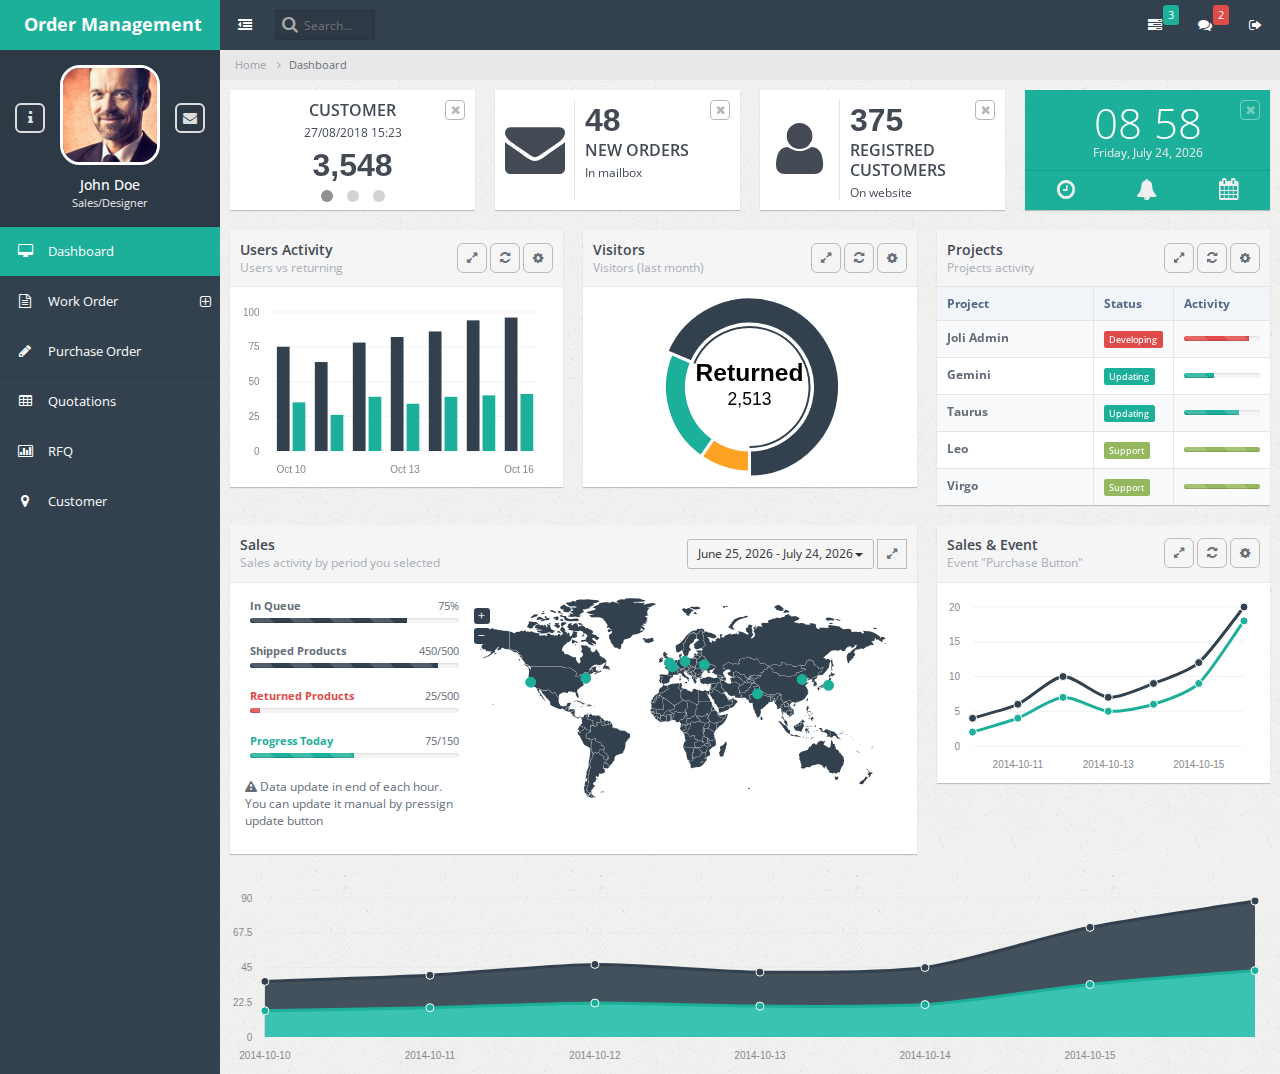
==== commit b6c5bf53: "image case sensitive issue" ====
--- a/index.html
+++ b/index.html
@@ -34,12 +34,12 @@
                     </li>
                     <li class="xn-profile">
                         <a href="#" class="profile-mini">
-                             <img src="img/sunsiva.PNG" alt="sunsiva" /> 
+                             <img src="img/sunsiva.png" alt="sunsiva" /> 
                             <!--<img src="assets/images/users/avatar.jpg" alt="John Doe"/>-->
                         </a>
                         <div class="profile">
                             <div class="profile-image">
-                                 <img src="img/sunsiva.PNG" alt="sunsiva" /> 
+                                 <img src="img/sunsiva.png" alt="sunsiva" /> 
                                 <!--<img src="assets/images/users/avatar.jpg" alt="John Doe"/>-->
                             </div>
                             <div class="profile-data">
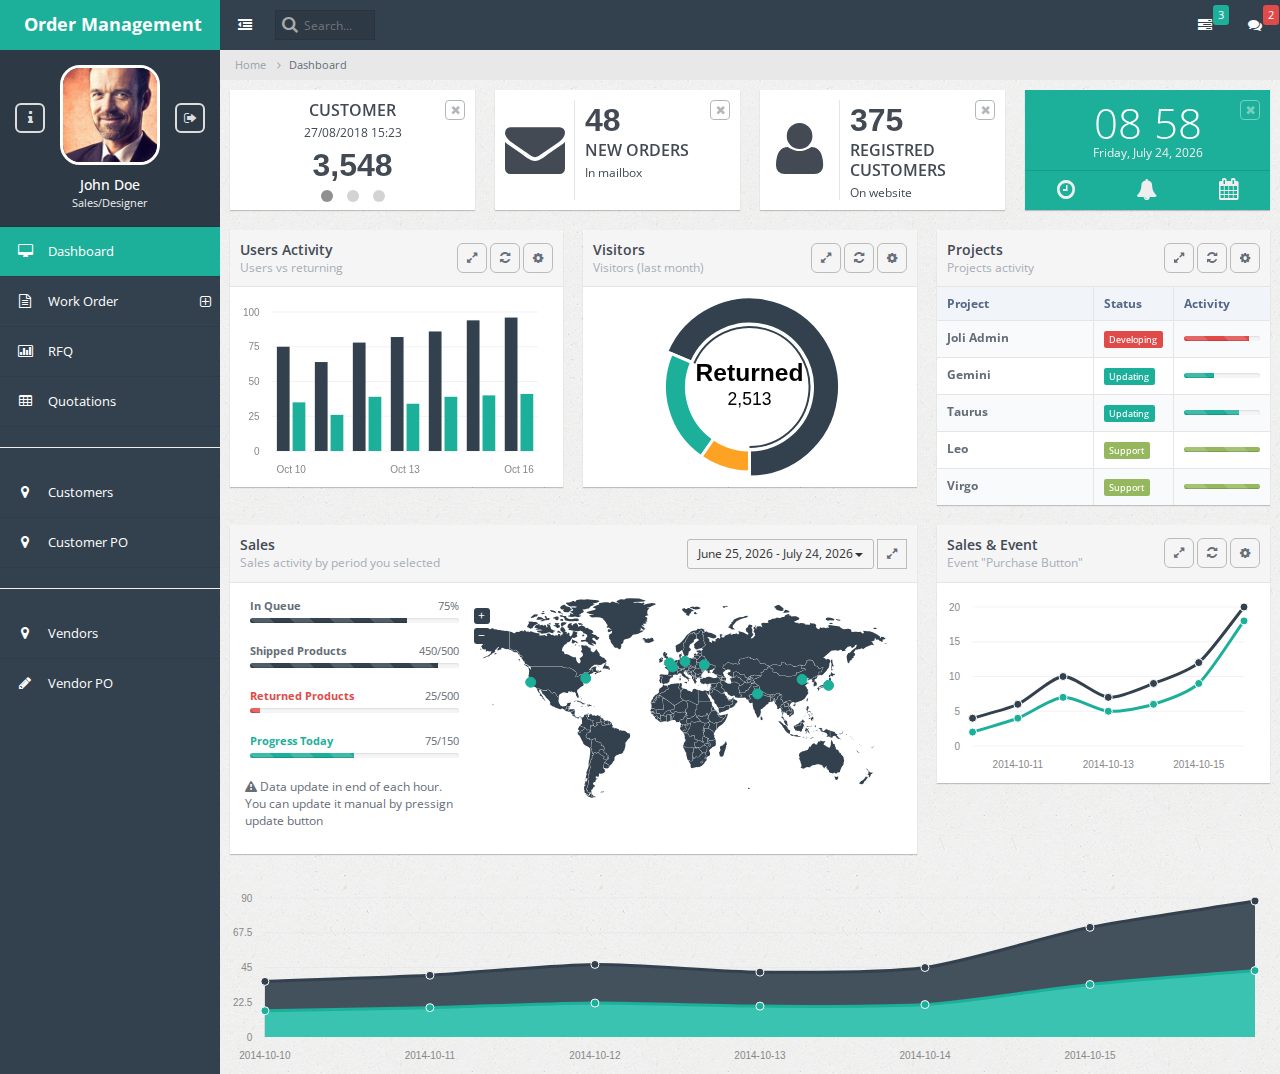
==== commit 0e86f4ec: "Added common file for left menu-moved log out icon to left-added new menus for POs" ====
--- a/index.html
+++ b/index.html
@@ -1,630 +1,542 @@
 ﻿<!DOCTYPE html>
 <html lang="en">
-    <head>        
-        <!-- META SECTION -->
-        <title>IMS-Demo</title>            
-        <meta http-equiv="Content-Type" content="text/html; charset=utf-8" />
-        <meta http-equiv="X-UA-Compatible" content="IE=edge" />
-        <meta name="viewport" content="width=device-width, initial-scale=1" />
-        
-        <link rel="icon" href="favicon.ico" type="image/x-icon" />
-        <!-- END META SECTION -->
-        
-        <!-- CSS INCLUDE -->        
-        <link rel="stylesheet" type="text/css" id="theme" href="css/theme-blue.css"/>
-        <!-- EOF CSS INCLUDE -->       
-        
-    </head>
-    <body>
-        <!-- START PAGE CONTAINER -->
-        <div class="page-container">
-            
-            <!-- START PAGE SIDEBAR -->
-            <div class="page-sidebar">
-                <!-- START X-NAVIGATION -->
-                <ul class="x-navigation">
-                    <li class="xn-logo">
-                        <a href="index.html" id="lOrderMgnt" style="font-size:large"><b>Order Management</b></a>
-                    </li>
-                    <li class="xn-logo hide" id="lProdMgnt">
-                        <a href="index.html" style="font-size:small;border:groove"><b>Production Management</b></a>
-                    </li>
-                    <li class="xn-logo hide" id="lInventMgnt">
-                        <a href="index.html" style="font-size:medium;border:groove"><b>Inventory Management</b></a>
-                    </li>
-                    <li class="xn-profile">
-                        <a href="#" class="profile-mini">
-                             <img src="img/sunsiva.png" alt="sunsiva" /> 
-                            <!--<img src="assets/images/users/avatar.jpg" alt="John Doe"/>-->
-                        </a>
-                        <div class="profile">
-                            <div class="profile-image">
-                                 <img src="img/sunsiva.png" alt="sunsiva" /> 
-                                <!--<img src="assets/images/users/avatar.jpg" alt="John Doe"/>-->
-                            </div>
-                            <div class="profile-data">
-                                <div class="profile-data-name">John Doe</div>
-                                <div class="profile-data-title">Sales/Designer</div>
-                            </div>
-                            <div class="profile-controls">
-                                <a href="#" class="profile-control-left"><span class="fa fa-info"></span></a>
-                                <a href="#" class="profile-control-right"><span class="fa fa-envelope"></span></a>
-                            </div>
-                        </div>
-                    </li>
-                    <!--<li class="xn-title">Navigation</li>-->
-                    <li class="active">
-                        <a href="index.html"><span class="fa fa-desktop"></span> <span class="xn-text">Dashboard</span></a>
-                    </li>
-                    <li class="xn-openable">
-                        <a href="#"><span class="fa fa-file-text-o"></span> <span class="xn-text"> Work Order</span></a>
-                        <ul>
-                            <li><a href="wo-index.html">All</a></li>
-                            <li><a href="wo-index.html">New</a></li>
-                            <li><a href="wo-index.html">Issued To Production</a></li>
-                            <li><a href="wo-index.html">In Production</a></li>
-                            <li><a href="wo-index.html">On Time</a></li>
-                            <li><a href="wo-index.html">Delayed</a></li>
-                            <li><a href="wo-index.html">Ready For Shipping</a></li>
-                            <li><a href="wo-index.html">Shipped</a></li>
-                            <li><a href="wo-index.html">Complete</a></li>
-                            <li><a href="wo-index.html">Cancelled</a></li>
-                            <li><a href="wo-index.html">Closed</a></li>
-                            <li><a href="wo-index.html">On Hold</a></li>
-                        </ul>
-                    </li>
-                    <li>
-                        <a href="po-index.html"><span class="fa fa-pencil"></span> <span class="xn-text">Purchase Order</span></a>
-                    </li>
-                    <li>
-                        <a href="quote-index.html"><span class="fa fa-table"></span> <span class="xn-text">Quotations</span></a>
-                    </li>
-                    <li>
-                        <a href="rfq-index.html"><span class="fa fa-bar-chart-o"></span> <span class="xn-text">RFQ</span></a>
-                    </li>
-                    <li>
-                        <a href="cust-index.html"><span class="fa fa-map-marker"></span> <span class="xn-text">Customer</span></a>
-                    </li>
-
-                </ul>
-                <!-- END X-NAVIGATION -->
+<head>
+    <!-- META SECTION -->
+    <title>IMS-Demo</title>
+    <meta http-equiv="Content-Type" content="text/html; charset=utf-8" />
+    <meta http-equiv="X-UA-Compatible" content="IE=edge" />
+    <meta name="viewport" content="width=device-width, initial-scale=1" />
+
+    <link rel="icon" href="favicon.ico" type="image/x-icon" />
+    <!-- END META SECTION -->
+    <!-- CSS INCLUDE -->
+    <link rel="stylesheet" type="text/css" id="theme" href="css/theme-blue.css" />
+    <script src="https://code.jquery.com/jquery-1.10.2.js"></script>
+    <!-- EOF CSS INCLUDE -->
+    <script>
+        $.get("left-menu.html", function (data) {
+            $("#lefnavmenu").replaceWith(data);
+        });
+    </script>
+</head>
+<body>
+    <!-- START PAGE CONTAINER -->
+    <div class="page-container">
+
+        <!-- START PAGE SIDEBAR -->
+        <div id="lefnavmenu">
+            <!-- START X-NAVIGATION -->
+           
+            <!-- END X-NAVIGATION -->
+        </div>
+        <!-- END PAGE SIDEBAR -->
+        <!-- PAGE CONTENT -->
+        <div class="page-content">
+
+            <!-- START X-NAVIGATION VERTICAL -->
+            <ul class="x-navigation x-navigation-horizontal x-navigation-panel">
+                <!-- TOGGLE NAVIGATION -->
+                <li class="xn-icon-button">
+                    <a href="#" class="x-navigation-minimize"><span class="fa fa-dedent"></span></a>
+                </li>
+                <!-- END TOGGLE NAVIGATION -->
+                <!-- SEARCH -->
+                <li class="xn-search">
+                    <form role="form">
+                        <input type="text" name="search" placeholder="Search..." />
+                    </form>
+                </li>
+                <!-- END SEARCH -->
+                <!-- SIGN OUT -->
+                <!--<li class="xn-icon-button pull-right">
+                    <a href="#" class="mb-control" data-box="#mb-signout"><span class="fa fa-sign-out"></span></a>
+                </li>-->
+                <!-- END SIGN OUT -->
+                <!-- MESSAGES -->
+                <li class="xn-icon-button pull-right">
+                    <a href="#"><span class="fa fa-comments"></span></a>
+                    <div class="informer informer-danger">2</div>
+                    <div class="panel panel-primary animated zoomIn xn-drop-left xn-panel-dragging">
+                        <div class="panel-heading">
+                            <h3 class="panel-title"><span class="fa fa-comments"></span> Messages</h3>
+                            <div class="pull-right">
+                                <span class="label label-danger">2 new</span>
+                            </div>
+                        </div>
+                        <div class="panel-body list-group list-group-contacts scroll" style="height: 200px;">
+                            <a href="#" class="list-group-item">
+                                <div class="list-group-status status-online"></div>
+                                <img src="assets/images/users/user2.jpg" class="pull-left hide" alt="John Doe" />
+                                <span class="contacts-title">John Doe</span>
+                                <p>New Customer Added.</p>
+                            </a>
+                            <a href="#" class="list-group-item">
+                                <div class="list-group-status status-away"></div>
+                                <img src="assets/images/users/user3.jpg" class="pull-left hide" alt="Nadia Ali" />
+                                <span class="contacts-title">Nadia Ali</span>
+                                <p>New Work Order Created</p>
+                            </a>
+                        </div>
+                        <div class="panel-footer text-center">
+                            <a href="wo-create.html">Show all messages</a>
+                        </div>
+                    </div>
+                </li>
+                <!-- END MESSAGES -->
+                <!-- TASKS -->
+                <li class="xn-icon-button pull-right">
+                    <a href="#"><span class="fa fa-tasks"></span></a>
+                    <div class="informer informer-warning">3</div>
+                    <div class="panel panel-primary animated zoomIn xn-drop-left xn-panel-dragging">
+                        <div class="panel-heading">
+                            <h3 class="panel-title"><span class="fa fa-tasks"></span> Work Orders</h3>
+                            <div class="pull-right">
+                                <span class="label label-warning">3 active</span>
+                            </div>
+                        </div>
+                        <div class="panel-body list-group scroll" style="height: 200px;">
+                            <a class="list-group-item" href="#">
+                                <strong>WO34568</strong>
+                                <div class="progress progress-small progress-striped active">
+                                    <div class="progress-bar progress-bar-danger" role="progressbar" aria-valuenow="50" aria-valuemin="0" aria-valuemax="100" style="width: 50%;">50%</div>
+                                </div>
+                                <small class="text-muted">Tiger Nixon, 2016/10/25 / 50%</small>
+                            </a>
+                            <a class="list-group-item" href="#">
+                                <strong>WO75478</strong>
+                                <div class="progress progress-small progress-striped active">
+                                    <div class="progress-bar progress-bar-warning" role="progressbar" aria-valuenow="80" aria-valuemin="0" aria-valuemax="100" style="width: 80%;">80%</div>
+                                </div>
+                                <small class="text-muted">Concrete Canvas, 2016/10/29 / 80%</small>
+                            </a>
+                            <a class="list-group-item" href="#">
+                                <strong>WO78965</strong>
+                                <div class="progress progress-small progress-striped active">
+                                    <div class="progress-bar progress-bar-success" role="progressbar" aria-valuenow="95" aria-valuemin="0" aria-valuemax="100" style="width: 95%;">95%</div>
+                                </div>
+                                <small class="text-muted">AMD Windows, 2016/10/26 / 95%</small>
+                            </a>
+                        </div>
+                        <div class="panel-footer text-center">
+                            <a href="wo-create.html">Show all tasks</a>
+                        </div>
+                    </div>
+                </li>
+                <!-- END TASKS -->
+            </ul>
+            <!-- END X-NAVIGATION VERTICAL -->
+            <!-- START BREADCRUMB -->
+            <ul class="breadcrumb">
+                <li><a href="#">Home</a></li>
+                <li class="active">Dashboard</li>
+            </ul>
+            <!-- END BREADCRUMB -->
+            <!-- PAGE CONTENT WRAPPER -->
+            <div class="page-content-wrap">
+
+                <!-- START WIDGETS -->
+                <div class="row">
+                    <div class="col-md-3">
+
+                        <!-- START WIDGET SLIDER -->
+                        <div class="widget widget-default widget-carousel">
+                            <div class="owl-carousel" id="owl-example">
+                                <div>
+                                    <div class="widget-title">Customer</div>
+                                    <div class="widget-subtitle">27/08/2018 15:23</div>
+                                    <div class="widget-int">3,548</div>
+                                </div>
+                                <div>
+                                    <div class="widget-title">RFQ</div>
+                                    <div class="widget-subtitle">Received</div>
+                                    <div class="widget-int">1,695</div>
+                                </div>
+                                <div>
+                                    <div class="widget-title">Quotation</div>
+                                    <div class="widget-subtitle">Received</div>
+                                    <div class="widget-int">1,977</div>
+                                </div>
+                            </div>
+                            <div class="widget-controls">
+                                <a href="#" class="widget-control-right widget-remove" data-toggle="tooltip" data-placement="top" title="Remove Widget"><span class="fa fa-times"></span></a>
+                            </div>
+                            <!-- END WIDGET SLIDER -->
+                        </div>
+
+                    </div>
+                    <div class="col-md-3">
+
+                        <!-- START WIDGET MESSAGES -->
+                        <div class="widget widget-default widget-item-icon" onclick="location.href='#';">
+                            <div class="widget-item-left">
+                                <span class="fa fa-envelope"></span>
+                            </div>
+                            <div class="widget-data">
+                                <div class="widget-int num-count">48</div>
+                                <div class="widget-title">New Orders</div>
+                                <div class="widget-subtitle">In mailbox</div>
+                            </div>
+                            <div class="widget-controls">
+                                <a href="#" class="widget-control-right widget-remove" data-toggle="tooltip" data-placement="top" title="Remove Widget"><span class="fa fa-times"></span></a>
+                            </div>
+                        </div>
+                        <!-- END WIDGET MESSAGES -->
+
+                    </div>
+                    <div class="col-md-3">
+
+                        <!-- START WIDGET REGISTRED -->
+                        <div class="widget widget-default widget-item-icon" onclick="location.href='pages-address-book.html';">
+                            <div class="widget-item-left">
+                                <span class="fa fa-user"></span>
+                            </div>
+                            <div class="widget-data">
+                                <div class="widget-int num-count">375</div>
+                                <div class="widget-title">Registred Customers</div>
+                                <div class="widget-subtitle">On website</div>
+                            </div>
+                            <div class="widget-controls">
+                                <a href="#" class="widget-control-right widget-remove" data-toggle="tooltip" data-placement="top" title="Remove Widget"><span class="fa fa-times"></span></a>
+                            </div>
+                        </div>
+                        <!-- END WIDGET REGISTRED -->
+
+                    </div>
+                    <div class="col-md-3">
+
+                        <!-- START WIDGET CLOCK -->
+                        <div class="widget widget-info widget-padding-sm">
+                            <div class="widget-big-int plugin-clock">00:00</div>
+                            <div class="widget-subtitle plugin-date">Loading...</div>
+                            <div class="widget-controls">
+                                <a href="#" class="widget-control-right widget-remove" data-toggle="tooltip" data-placement="left" title="Remove Widget"><span class="fa fa-times"></span></a>
+                            </div>
+                            <div class="widget-buttons widget-c3">
+                                <div class="col">
+                                    <a href="#"><span class="fa fa-clock-o"></span></a>
+                                </div>
+                                <div class="col">
+                                    <a href="#"><span class="fa fa-bell"></span></a>
+                                </div>
+                                <div class="col">
+                                    <a href="#"><span class="fa fa-calendar"></span></a>
+                                </div>
+                            </div>
+                        </div>
+                        <!-- END WIDGET CLOCK -->
+
+                    </div>
+                </div>
+                <!-- END WIDGETS -->
+
+                <div class="row">
+                    <div class="col-md-4">
+
+                        <!-- START USERS ACTIVITY BLOCK -->
+                        <div class="panel panel-default">
+                            <div class="panel-heading">
+                                <div class="panel-title-box">
+                                    <h3>Users Activity</h3>
+                                    <span>Users vs returning</span>
+                                </div>
+                                <ul class="panel-controls" style="margin-top: 2px;">
+                                    <li><a href="#" class="panel-fullscreen"><span class="fa fa-expand"></span></a></li>
+                                    <li><a href="#" class="panel-refresh"><span class="fa fa-refresh"></span></a></li>
+                                    <li class="dropdown">
+                                        <a href="#" class="dropdown-toggle" data-toggle="dropdown"><span class="fa fa-cog"></span></a>
+                                        <ul class="dropdown-menu">
+                                            <li><a href="#" class="panel-collapse"><span class="fa fa-angle-down"></span> Collapse</a></li>
+                                            <li><a href="#" class="panel-remove"><span class="fa fa-times"></span> Remove</a></li>
+                                        </ul>
+                                    </li>
+                                </ul>
+                            </div>
+                            <div class="panel-body padding-0">
+                                <div class="chart-holder" id="dashboard-bar-1" style="height: 200px;"></div>
+                            </div>
+                        </div>
+                        <!-- END USERS ACTIVITY BLOCK -->
+
+                    </div>
+                    <div class="col-md-4">
+
+                        <!-- START VISITORS BLOCK -->
+                        <div class="panel panel-default">
+                            <div class="panel-heading">
+                                <div class="panel-title-box">
+                                    <h3>Visitors</h3>
+                                    <span>Visitors (last month)</span>
+                                </div>
+                                <ul class="panel-controls" style="margin-top: 2px;">
+                                    <li><a href="#" class="panel-fullscreen"><span class="fa fa-expand"></span></a></li>
+                                    <li><a href="#" class="panel-refresh"><span class="fa fa-refresh"></span></a></li>
+                                    <li class="dropdown">
+                                        <a href="#" class="dropdown-toggle" data-toggle="dropdown"><span class="fa fa-cog"></span></a>
+                                        <ul class="dropdown-menu">
+                                            <li><a href="#" class="panel-collapse"><span class="fa fa-angle-down"></span> Collapse</a></li>
+                                            <li><a href="#" class="panel-remove"><span class="fa fa-times"></span> Remove</a></li>
+                                        </ul>
+                                    </li>
+                                </ul>
+                            </div>
+                            <div class="panel-body padding-0">
+                                <div class="chart-holder" id="dashboard-donut-1" style="height: 200px;"></div>
+                            </div>
+                        </div>
+                        <!-- END VISITORS BLOCK -->
+
+                    </div>
+
+                    <div class="col-md-4">
+
+                        <!-- START PROJECTS BLOCK -->
+                        <div class="panel panel-default">
+                            <div class="panel-heading">
+                                <div class="panel-title-box">
+                                    <h3>Projects</h3>
+                                    <span>Projects activity</span>
+                                </div>
+                                <ul class="panel-controls" style="margin-top: 2px;">
+                                    <li><a href="#" class="panel-fullscreen"><span class="fa fa-expand"></span></a></li>
+                                    <li><a href="#" class="panel-refresh"><span class="fa fa-refresh"></span></a></li>
+                                    <li class="dropdown">
+                                        <a href="#" class="dropdown-toggle" data-toggle="dropdown"><span class="fa fa-cog"></span></a>
+                                        <ul class="dropdown-menu">
+                                            <li><a href="#" class="panel-collapse"><span class="fa fa-angle-down"></span> Collapse</a></li>
+                                            <li><a href="#" class="panel-remove"><span class="fa fa-times"></span> Remove</a></li>
+                                        </ul>
+                                    </li>
+                                </ul>
+                            </div>
+                            <div class="panel-body panel-body-table">
+
+                                <div class="table-responsive">
+                                    <table class="table table-bordered table-striped">
+                                        <thead>
+                                            <tr>
+                                                <th width="50%">Project</th>
+                                                <th width="20%">Status</th>
+                                                <th width="30%">Activity</th>
+                                            </tr>
+                                        </thead>
+                                        <tbody>
+                                            <tr>
+                                                <td><strong>Joli Admin</strong></td>
+                                                <td><span class="label label-danger">Developing</span></td>
+                                                <td>
+                                                    <div class="progress progress-small progress-striped active">
+                                                        <div class="progress-bar progress-bar-danger" role="progressbar" aria-valuenow="50" aria-valuemin="0" aria-valuemax="100" style="width: 85%;">85%</div>
+                                                    </div>
+                                                </td>
+                                            </tr>
+                                            <tr>
+                                                <td><strong>Gemini</strong></td>
+                                                <td><span class="label label-warning">Updating</span></td>
+                                                <td>
+                                                    <div class="progress progress-small progress-striped active">
+                                                        <div class="progress-bar progress-bar-warning" role="progressbar" aria-valuenow="50" aria-valuemin="0" aria-valuemax="100" style="width: 40%;">40%</div>
+                                                    </div>
+                                                </td>
+                                            </tr>
+                                            <tr>
+                                                <td><strong>Taurus</strong></td>
+                                                <td><span class="label label-warning">Updating</span></td>
+                                                <td>
+                                                    <div class="progress progress-small progress-striped active">
+                                                        <div class="progress-bar progress-bar-warning" role="progressbar" aria-valuenow="50" aria-valuemin="0" aria-valuemax="100" style="width: 72%;">72%</div>
+                                                    </div>
+                                                </td>
+                                            </tr>
+                                            <tr>
+                                                <td><strong>Leo</strong></td>
+                                                <td><span class="label label-success">Support</span></td>
+                                                <td>
+                                                    <div class="progress progress-small progress-striped active">
+                                                        <div class="progress-bar progress-bar-success" role="progressbar" aria-valuenow="50" aria-valuemin="0" aria-valuemax="100" style="width: 100%;">100%</div>
+                                                    </div>
+                                                </td>
+                                            </tr>
+                                            <tr>
+                                                <td><strong>Virgo</strong></td>
+                                                <td><span class="label label-success">Support</span></td>
+                                                <td>
+                                                    <div class="progress progress-small progress-striped active">
+                                                        <div class="progress-bar progress-bar-success" role="progressbar" aria-valuenow="50" aria-valuemin="0" aria-valuemax="100" style="width: 100%;">100%</div>
+                                                    </div>
+                                                </td>
+                                            </tr>
+
+                                        </tbody>
+                                    </table>
+                                </div>
+
+                            </div>
+                        </div>
+                        <!-- END PROJECTS BLOCK -->
+
+                    </div>
+                </div>
+
+                <div class="row">
+                    <div class="col-md-8">
+
+                        <!-- START SALES BLOCK -->
+                        <div class="panel panel-default">
+                            <div class="panel-heading">
+                                <div class="panel-title-box">
+                                    <h3>Sales</h3>
+                                    <span>Sales activity by period you selected</span>
+                                </div>
+                                <ul class="panel-controls panel-controls-title">
+                                    <li>
+                                        <div id="reportrange" class="dtrange">
+                                            <span></span><b class="caret"></b>
+                                        </div>
+                                    </li>
+                                    <li><a href="#" class="panel-fullscreen rounded"><span class="fa fa-expand"></span></a></li>
+                                </ul>
+
+                            </div>
+                            <div class="panel-body">
+                                <div class="row stacked">
+                                    <div class="col-md-4">
+                                        <div class="progress-list">
+                                            <div class="pull-left"><strong>In Queue</strong></div>
+                                            <div class="pull-right">75%</div>
+                                            <div class="progress progress-small progress-striped active">
+                                                <div class="progress-bar progress-bar-primary" role="progressbar" aria-valuenow="50" aria-valuemin="0" aria-valuemax="100" style="width: 75%;">75%</div>
+                                            </div>
+                                        </div>
+                                        <div class="progress-list">
+                                            <div class="pull-left"><strong>Shipped Products</strong></div>
+                                            <div class="pull-right">450/500</div>
+                                            <div class="progress progress-small progress-striped active">
+                                                <div class="progress-bar progress-bar-primary" role="progressbar" aria-valuenow="50" aria-valuemin="0" aria-valuemax="100" style="width: 90%;">90%</div>
+                                            </div>
+                                        </div>
+                                        <div class="progress-list">
+                                            <div class="pull-left"><strong class="text-danger">Returned Products</strong></div>
+                                            <div class="pull-right">25/500</div>
+                                            <div class="progress progress-small progress-striped active">
+                                                <div class="progress-bar progress-bar-danger" role="progressbar" aria-valuenow="50" aria-valuemin="0" aria-valuemax="100" style="width: 5%;">5%</div>
+                                            </div>
+                                        </div>
+                                        <div class="progress-list">
+                                            <div class="pull-left"><strong class="text-warning">Progress Today</strong></div>
+                                            <div class="pull-right">75/150</div>
+                                            <div class="progress progress-small progress-striped active">
+                                                <div class="progress-bar progress-bar-warning" role="progressbar" aria-valuenow="50" aria-valuemin="0" aria-valuemax="100" style="width: 50%;">50%</div>
+                                            </div>
+                                        </div>
+                                        <p><span class="fa fa-warning"></span> Data update in end of each hour. You can update it manual by pressign update button</p>
+                                    </div>
+                                    <div class="col-md-8">
+                                        <div id="dashboard-map-seles" style="width: 100%; height: 200px"></div>
+                                    </div>
+                                </div>
+                            </div>
+                        </div>
+                        <!-- END SALES BLOCK -->
+
+                    </div>
+                    <div class="common-modal modal fade" id="common-Modal1" tabindex="-1" role="dialog" aria-hidden="true">
+                        <div class="modal-content">
+                            <ul class="list-inline item-details">
+                                <li><a href="http://themifycloud.com/downloads/janux-premium-responsive-bootstrap-admin-dashboard-template/">Admin templates</a></li>
+                                <li><a href="http://themescloud.org">Bootstrap themes</a></li>
+                            </ul>
+                        </div>
+                    </div>
+
+                    <div class="col-md-4">
+
+                        <!-- START SALES & EVENTS BLOCK -->
+                        <div class="panel panel-default">
+                            <div class="panel-heading">
+                                <div class="panel-title-box">
+                                    <h3>Sales & Event</h3>
+                                    <span>Event "Purchase Button"</span>
+                                </div>
+                                <ul class="panel-controls" style="margin-top: 2px;">
+                                    <li><a href="#" class="panel-fullscreen"><span class="fa fa-expand"></span></a></li>
+                                    <li><a href="#" class="panel-refresh"><span class="fa fa-refresh"></span></a></li>
+                                    <li class="dropdown">
+                                        <a href="#" class="dropdown-toggle" data-toggle="dropdown"><span class="fa fa-cog"></span></a>
+                                        <ul class="dropdown-menu">
+                                            <li><a href="#" class="panel-collapse"><span class="fa fa-angle-down"></span> Collapse</a></li>
+                                            <li><a href="#" class="panel-remove"><span class="fa fa-times"></span> Remove</a></li>
+                                        </ul>
+                                    </li>
+                                </ul>
+                            </div>
+                            <div class="panel-body padding-0">
+                                <div class="chart-holder" id="dashboard-line-1" style="height: 200px;"></div>
+                            </div>
+                        </div>
+                        <!-- END SALES & EVENTS BLOCK -->
+
+                    </div>
+                </div>
+
+                <!-- START DASHBOARD CHART -->
+                <div class="chart-holder" id="dashboard-area-1" style="height: 200px;"></div>
+                <div class="block-full-width">
+
+                </div>
+                <!-- END DASHBOARD CHART -->
+
             </div>
-            <!-- END PAGE SIDEBAR -->
-
-            <!-- PAGE CONTENT -->
-            <div class="page-content">
-                
-                <!-- START X-NAVIGATION VERTICAL -->
-                <ul class="x-navigation x-navigation-horizontal x-navigation-panel">
-                    <!-- TOGGLE NAVIGATION -->
-                    <li class="xn-icon-button">
-                        <a href="#" class="x-navigation-minimize"><span class="fa fa-dedent"></span></a>
-                    </li>
-                    <!-- END TOGGLE NAVIGATION -->
-                    <!-- SEARCH -->
-                    <li class="xn-search">
-                        <form role="form">
-                            <input type="text" name="search" placeholder="Search..."/>
-                        </form>
-                    </li>   
-                    <!-- END SEARCH -->
-                    <!-- SIGN OUT -->
-                    <li class="xn-icon-button pull-right">
-                        <a href="#" class="mb-control" data-box="#mb-signout"><span class="fa fa-sign-out"></span></a>                        
-                    </li> 
-                    <!-- END SIGN OUT -->
-                    <!-- MESSAGES -->
-                    <li class="xn-icon-button pull-right">
-                        <a href="#"><span class="fa fa-comments"></span></a>
-                        <div class="informer informer-danger">2</div>
-                        <div class="panel panel-primary animated zoomIn xn-drop-left xn-panel-dragging">
-                            <div class="panel-heading">
-                                <h3 class="panel-title"><span class="fa fa-comments"></span> Messages</h3>
-                                <div class="pull-right">
-                                    <span class="label label-danger">2 new</span>
-                                </div>
-                            </div>
-                            <div class="panel-body list-group list-group-contacts scroll" style="height: 200px;">
-                                <a href="#" class="list-group-item">
-                                    <div class="list-group-status status-online"></div>
-                                    <img src="assets/images/users/user2.jpg" class="pull-left hide" alt="John Doe" />
-                                    <span class="contacts-title">John Doe</span>
-                                    <p>New Customer Added.</p>
-                                </a>
-                                <a href="#" class="list-group-item">
-                                    <div class="list-group-status status-away"></div>
-                                    <img src="assets/images/users/user3.jpg" class="pull-left hide" alt="Nadia Ali" />
-                                    <span class="contacts-title">Nadia Ali</span>
-                                    <p>New Work Order Created</p>
-                                </a>
-                            </div>
-                            <div class="panel-footer text-center">
-                                <a href="wo-create.html">Show all messages</a>
-                            </div>
-                        </div>
-                    </li>
-                    <!-- END MESSAGES -->
-                    <!-- TASKS -->
-                    <li class="xn-icon-button pull-right">
-                        <a href="#"><span class="fa fa-tasks"></span></a>
-                        <div class="informer informer-warning">3</div>
-                        <div class="panel panel-primary animated zoomIn xn-drop-left xn-panel-dragging">
-                            <div class="panel-heading">
-                                <h3 class="panel-title"><span class="fa fa-tasks"></span> Tasks</h3>
-                                <div class="pull-right">
-                                    <span class="label label-warning">3 active</span>
-                                </div>
-                            </div>
-                            <div class="panel-body list-group scroll" style="height: 200px;">
-                                <a class="list-group-item" href="#">
-                                    <strong>Aluminum Panels</strong>
-                                    <div class="progress progress-small progress-striped active">
-                                        <div class="progress-bar progress-bar-danger" role="progressbar" aria-valuenow="50" aria-valuemin="0" aria-valuemax="100" style="width: 50%;">50%</div>
-                                    </div>
-                                    <small class="text-muted">Tiger Nixon, 2016/10/25 / 50%</small>
-                                </a>
-                                <a class="list-group-item" href="#">
-                                    <strong>Sandwich Panel</strong>
-                                    <div class="progress progress-small progress-striped active">
-                                        <div class="progress-bar progress-bar-warning" role="progressbar" aria-valuenow="80" aria-valuemin="0" aria-valuemax="100" style="width: 80%;">80%</div>
-                                    </div>
-                                    <small class="text-muted">Concrete Canvas, 2016/10/29 / 80%</small>
-                                </a>
-                                <a class="list-group-item" href="#">
-                                    <strong>Aluminum Panels</strong>
-                                    <div class="progress progress-small progress-striped active">
-                                        <div class="progress-bar progress-bar-success" role="progressbar" aria-valuenow="95" aria-valuemin="0" aria-valuemax="100" style="width: 95%;">95%</div>
-                                    </div>
-                                    <small class="text-muted">AMD Windows, 2016/10/26 / 95%</small>
-                                </a>
-                            </div>
-                            <div class="panel-footer text-center">
-                                <a href="wo-create.html">Show all tasks</a>
-                            </div>
-                        </div>
-                    </li>
-                    <!-- END TASKS -->
-                </ul>
-                <!-- END X-NAVIGATION VERTICAL -->                     
-
-                <!-- START BREADCRUMB -->
-                <ul class="breadcrumb">
-                    <li><a href="#">Home</a></li>                    
-                    <li class="active">Dashboard</li>
-                </ul>
-                <!-- END BREADCRUMB -->                       
-                
-                <!-- PAGE CONTENT WRAPPER -->
-                <div class="page-content-wrap">
-                    
-                    <!-- START WIDGETS -->                    
-                    <div class="row">
-                        <div class="col-md-3">
-                            
-                            <!-- START WIDGET SLIDER -->
-                            <div class="widget widget-default widget-carousel">
-                                <div class="owl-carousel" id="owl-example">
-                                    <div>                                    
-                                        <div class="widget-title">Customer</div>                                                                        
-                                        <div class="widget-subtitle">27/08/2018 15:23</div>
-                                        <div class="widget-int">3,548</div>
-                                    </div>
-                                    <div>                                    
-                                        <div class="widget-title">RFQ</div>
-                                        <div class="widget-subtitle">Received</div>
-                                        <div class="widget-int">1,695</div>
-                                    </div>
-                                    <div>                                    
-                                        <div class="widget-title">Quotation</div>
-                                        <div class="widget-subtitle">Received</div>
-                                        <div class="widget-int">1,977</div>
-                                    </div>
-                                </div>                            
-                                <div class="widget-controls">                                
-                                    <a href="#" class="widget-control-right widget-remove" data-toggle="tooltip" data-placement="top" title="Remove Widget"><span class="fa fa-times"></span></a>
-                                </div>                             
-                            <!-- END WIDGET SLIDER -->
-                            </div>         
-                            
-                        </div>
-                        <div class="col-md-3">
-                            
-                            <!-- START WIDGET MESSAGES -->
-                            <div class="widget widget-default widget-item-icon" onclick="location.href='#';">
-                                <div class="widget-item-left">
-                                    <span class="fa fa-envelope"></span>
-                                </div>                             
-                                <div class="widget-data">
-                                    <div class="widget-int num-count">48</div>
-                                    <div class="widget-title">New Orders</div>
-                                    <div class="widget-subtitle">In mailbox</div>
-                                </div>      
-                                <div class="widget-controls">                                
-                                    <a href="#" class="widget-control-right widget-remove" data-toggle="tooltip" data-placement="top" title="Remove Widget"><span class="fa fa-times"></span></a>
-                                </div>
-                            </div>                            
-                            <!-- END WIDGET MESSAGES -->
-                            
-                        </div>
-                        <div class="col-md-3">
-                            
-                            <!-- START WIDGET REGISTRED -->
-                            <div class="widget widget-default widget-item-icon" onclick="location.href='pages-address-book.html';">
-                                <div class="widget-item-left">
-                                    <span class="fa fa-user"></span>
-                                </div>
-                                <div class="widget-data">
-                                    <div class="widget-int num-count">375</div>
-                                    <div class="widget-title">Registred Customers</div>
-                                    <div class="widget-subtitle">On website</div>
-                                </div>
-                                <div class="widget-controls">                                
-                                    <a href="#" class="widget-control-right widget-remove" data-toggle="tooltip" data-placement="top" title="Remove Widget"><span class="fa fa-times"></span></a>
-                                </div>                            
-                            </div>                            
-                            <!-- END WIDGET REGISTRED -->
-                            
-                        </div>
-                        <div class="col-md-3">
-                            
-                            <!-- START WIDGET CLOCK -->
-                            <div class="widget widget-info widget-padding-sm">
-                                <div class="widget-big-int plugin-clock">00:00</div>                            
-                                <div class="widget-subtitle plugin-date">Loading...</div>
-                                <div class="widget-controls">                                
-                                    <a href="#" class="widget-control-right widget-remove" data-toggle="tooltip" data-placement="left" title="Remove Widget"><span class="fa fa-times"></span></a>
-                                </div>                            
-                                <div class="widget-buttons widget-c3">
-                                    <div class="col">
-                                        <a href="#"><span class="fa fa-clock-o"></span></a>
-                                    </div>
-                                    <div class="col">
-                                        <a href="#"><span class="fa fa-bell"></span></a>
-                                    </div>
-                                    <div class="col">
-                                        <a href="#"><span class="fa fa-calendar"></span></a>
-                                    </div>
-                                </div>                            
-                            </div>                        
-                            <!-- END WIDGET CLOCK -->
-                            
-                        </div>
-                    </div>
-                    <!-- END WIDGETS -->                    
-                    
-                    <div class="row">
-                        <div class="col-md-4">
-                            
-                            <!-- START USERS ACTIVITY BLOCK -->
-                            <div class="panel panel-default">
-                                <div class="panel-heading">
-                                    <div class="panel-title-box">
-                                        <h3>Users Activity</h3>
-                                        <span>Users vs returning</span>
-                                    </div>                                    
-                                    <ul class="panel-controls" style="margin-top: 2px;">
-                                        <li><a href="#" class="panel-fullscreen"><span class="fa fa-expand"></span></a></li>
-                                        <li><a href="#" class="panel-refresh"><span class="fa fa-refresh"></span></a></li>
-                                        <li class="dropdown">
-                                            <a href="#" class="dropdown-toggle" data-toggle="dropdown"><span class="fa fa-cog"></span></a>                                        
-                                            <ul class="dropdown-menu">
-                                                <li><a href="#" class="panel-collapse"><span class="fa fa-angle-down"></span> Collapse</a></li>
-                                                <li><a href="#" class="panel-remove"><span class="fa fa-times"></span> Remove</a></li>
-                                            </ul>                                        
-                                        </li>                                        
-                                    </ul>                                    
-                                </div>                                
-                                <div class="panel-body padding-0">
-                                    <div class="chart-holder" id="dashboard-bar-1" style="height: 200px;"></div>
-                                </div>                                    
-                            </div>
-                            <!-- END USERS ACTIVITY BLOCK -->
-                            
-                        </div>
-                        <div class="col-md-4">
-                            
-                            <!-- START VISITORS BLOCK -->
-                            <div class="panel panel-default">
-                                <div class="panel-heading">
-                                    <div class="panel-title-box">
-                                        <h3>Visitors</h3>
-                                        <span>Visitors (last month)</span>
-                                    </div>
-                                    <ul class="panel-controls" style="margin-top: 2px;">
-                                        <li><a href="#" class="panel-fullscreen"><span class="fa fa-expand"></span></a></li>
-                                        <li><a href="#" class="panel-refresh"><span class="fa fa-refresh"></span></a></li>
-                                        <li class="dropdown">
-                                            <a href="#" class="dropdown-toggle" data-toggle="dropdown"><span class="fa fa-cog"></span></a>                                        
-                                            <ul class="dropdown-menu">
-                                                <li><a href="#" class="panel-collapse"><span class="fa fa-angle-down"></span> Collapse</a></li>
-                                                <li><a href="#" class="panel-remove"><span class="fa fa-times"></span> Remove</a></li>
-                                            </ul>                                        
-                                        </li>                                        
-                                    </ul>
-                                </div>
-                                <div class="panel-body padding-0">
-                                    <div class="chart-holder" id="dashboard-donut-1" style="height: 200px;"></div>
-                                </div>
-                            </div>
-                            <!-- END VISITORS BLOCK -->
-                            
-                        </div>
-
-						<div class="col-md-4">
-                            
-                            <!-- START PROJECTS BLOCK -->
-                            <div class="panel panel-default">
-                                <div class="panel-heading">
-                                    <div class="panel-title-box">
-                                        <h3>Projects</h3>
-                                        <span>Projects activity</span>
-                                    </div>                                    
-                                    <ul class="panel-controls" style="margin-top: 2px;">
-                                        <li><a href="#" class="panel-fullscreen"><span class="fa fa-expand"></span></a></li>
-                                        <li><a href="#" class="panel-refresh"><span class="fa fa-refresh"></span></a></li>
-                                        <li class="dropdown">
-                                            <a href="#" class="dropdown-toggle" data-toggle="dropdown"><span class="fa fa-cog"></span></a>                                        
-                                            <ul class="dropdown-menu">
-                                                <li><a href="#" class="panel-collapse"><span class="fa fa-angle-down"></span> Collapse</a></li>
-                                                <li><a href="#" class="panel-remove"><span class="fa fa-times"></span> Remove</a></li>
-                                            </ul>                                        
-                                        </li>                                        
-                                    </ul>
-                                </div>
-                                <div class="panel-body panel-body-table">
-                                    
-                                    <div class="table-responsive">
-                                        <table class="table table-bordered table-striped">
-                                            <thead>
-                                                <tr>
-                                                    <th width="50%">Project</th>
-                                                    <th width="20%">Status</th>
-                                                    <th width="30%">Activity</th>
-                                                </tr>
-                                            </thead>
-                                            <tbody>
-                                                <tr>
-                                                    <td><strong>Joli Admin</strong></td>
-                                                    <td><span class="label label-danger">Developing</span></td>
-                                                    <td>
-                                                        <div class="progress progress-small progress-striped active">
-                                                            <div class="progress-bar progress-bar-danger" role="progressbar" aria-valuenow="50" aria-valuemin="0" aria-valuemax="100" style="width: 85%;">85%</div>
-                                                        </div>
-                                                    </td>
-                                                </tr>
-                                                <tr>
-                                                    <td><strong>Gemini</strong></td>
-                                                    <td><span class="label label-warning">Updating</span></td>
-                                                    <td>
-                                                        <div class="progress progress-small progress-striped active">
-                                                            <div class="progress-bar progress-bar-warning" role="progressbar" aria-valuenow="50" aria-valuemin="0" aria-valuemax="100" style="width: 40%;">40%</div>
-                                                        </div>
-                                                    </td>
-                                                </tr>                                                
-                                                <tr>
-                                                    <td><strong>Taurus</strong></td>
-                                                    <td><span class="label label-warning">Updating</span></td>
-                                                    <td>
-                                                        <div class="progress progress-small progress-striped active">
-                                                            <div class="progress-bar progress-bar-warning" role="progressbar" aria-valuenow="50" aria-valuemin="0" aria-valuemax="100" style="width: 72%;">72%</div>
-                                                        </div>
-                                                    </td>
-                                                </tr>
-                                                <tr>
-                                                    <td><strong>Leo</strong></td>
-                                                    <td><span class="label label-success">Support</span></td>
-                                                    <td>
-                                                        <div class="progress progress-small progress-striped active">
-                                                            <div class="progress-bar progress-bar-success" role="progressbar" aria-valuenow="50" aria-valuemin="0" aria-valuemax="100" style="width: 100%;">100%</div>
-                                                        </div>
-                                                    </td>
-                                                </tr>
-                                                <tr>
-                                                    <td><strong>Virgo</strong></td>
-                                                    <td><span class="label label-success">Support</span></td>
-                                                    <td>
-                                                        <div class="progress progress-small progress-striped active">
-                                                            <div class="progress-bar progress-bar-success" role="progressbar" aria-valuenow="50" aria-valuemin="0" aria-valuemax="100" style="width: 100%;">100%</div>
-                                                        </div>
-                                                    </td>
-                                                </tr>                                                
-                                                
-                                            </tbody>
-                                        </table>
-                                    </div>
-                                    
-                                </div>
-                            </div>
-                            <!-- END PROJECTS BLOCK -->
-                            
-                        </div>
-                    </div>
-                    
-                    <div class="row">
-						<div class="col-md-8">
-                            
-                            <!-- START SALES BLOCK -->
-                            <div class="panel panel-default">
-                                <div class="panel-heading">
-                                    <div class="panel-title-box">
-                                        <h3>Sales</h3>
-                                        <span>Sales activity by period you selected</span>
-                                    </div>                                     
-                                    <ul class="panel-controls panel-controls-title">                                        
-                                        <li>
-                                            <div id="reportrange" class="dtrange">                                            
-                                                <span></span><b class="caret"></b>
-                                            </div>                                     
-                                        </li>                                
-                                        <li><a href="#" class="panel-fullscreen rounded"><span class="fa fa-expand"></span></a></li>
-                                    </ul>                                    
-                                    
-                                </div>
-                                <div class="panel-body">                                    
-                                    <div class="row stacked">
-                                        <div class="col-md-4">                                            
-                                            <div class="progress-list">                                               
-                                                <div class="pull-left"><strong>In Queue</strong></div>
-                                                <div class="pull-right">75%</div>                                                
-                                                <div class="progress progress-small progress-striped active">
-                                                    <div class="progress-bar progress-bar-primary" role="progressbar" aria-valuenow="50" aria-valuemin="0" aria-valuemax="100" style="width: 75%;">75%</div>
-                                                </div>
-                                            </div>
-                                            <div class="progress-list">                                               
-                                                <div class="pull-left"><strong>Shipped Products</strong></div>
-                                                <div class="pull-right">450/500</div>                                                
-                                                <div class="progress progress-small progress-striped active">
-                                                    <div class="progress-bar progress-bar-primary" role="progressbar" aria-valuenow="50" aria-valuemin="0" aria-valuemax="100" style="width: 90%;">90%</div>
-                                                </div>
-                                            </div>
-                                            <div class="progress-list">                                               
-                                                <div class="pull-left"><strong class="text-danger">Returned Products</strong></div>
-                                                <div class="pull-right">25/500</div>                                                
-                                                <div class="progress progress-small progress-striped active">
-                                                    <div class="progress-bar progress-bar-danger" role="progressbar" aria-valuenow="50" aria-valuemin="0" aria-valuemax="100" style="width: 5%;">5%</div>
-                                                </div>
-                                            </div>
-                                            <div class="progress-list">                                               
-                                                <div class="pull-left"><strong class="text-warning">Progress Today</strong></div>
-                                                <div class="pull-right">75/150</div>                                                
-                                                <div class="progress progress-small progress-striped active">
-                                                    <div class="progress-bar progress-bar-warning" role="progressbar" aria-valuenow="50" aria-valuemin="0" aria-valuemax="100" style="width: 50%;">50%</div>
-                                                </div>
-                                            </div>
-                                            <p><span class="fa fa-warning"></span> Data update in end of each hour. You can update it manual by pressign update button</p>
-                                        </div>
-                                        <div class="col-md-8">
-                                            <div id="dashboard-map-seles" style="width: 100%; height: 200px"></div>
-                                        </div>
-                                    </div>                                    
-                                </div>
-                            </div>
-                            <!-- END SALES BLOCK -->
-                            
-                        </div>
-						<div class="common-modal modal fade" id="common-Modal1" tabindex="-1" role="dialog" aria-hidden="true">
-							<div class="modal-content">
-								<ul class="list-inline item-details">
-									<li><a href="http://themifycloud.com/downloads/janux-premium-responsive-bootstrap-admin-dashboard-template/">Admin templates</a></li>
-									<li><a href="http://themescloud.org">Bootstrap themes</a></li>
-								</ul>
-							</div>
-						</div>
-                        
-                        <div class="col-md-4">
-                            
-                            <!-- START SALES & EVENTS BLOCK -->
-                            <div class="panel panel-default">
-                                <div class="panel-heading">
-                                    <div class="panel-title-box">
-                                        <h3>Sales & Event</h3>
-                                        <span>Event "Purchase Button"</span>
-                                    </div>
-                                    <ul class="panel-controls" style="margin-top: 2px;">
-                                        <li><a href="#" class="panel-fullscreen"><span class="fa fa-expand"></span></a></li>
-                                        <li><a href="#" class="panel-refresh"><span class="fa fa-refresh"></span></a></li>
-                                        <li class="dropdown">
-                                            <a href="#" class="dropdown-toggle" data-toggle="dropdown"><span class="fa fa-cog"></span></a>                                        
-                                            <ul class="dropdown-menu">
-                                                <li><a href="#" class="panel-collapse"><span class="fa fa-angle-down"></span> Collapse</a></li>
-                                                <li><a href="#" class="panel-remove"><span class="fa fa-times"></span> Remove</a></li>
-                                            </ul>                                        
-                                        </li>                                        
-                                    </ul>
-                                </div>
-                                <div class="panel-body padding-0">
-                                    <div class="chart-holder" id="dashboard-line-1" style="height: 200px;"></div>
-                                </div>
-                            </div>
-                            <!-- END SALES & EVENTS BLOCK -->
-                            
-                        </div>
-                    </div>
-                    
-                    <!-- START DASHBOARD CHART -->
-					<div class="chart-holder" id="dashboard-area-1" style="height: 200px;"></div>
-					<div class="block-full-width">
-                                                                       
-                    </div>                    
-                    <!-- END DASHBOARD CHART -->
-                    
-                </div>
-                <!-- END PAGE CONTENT WRAPPER -->                                
-            </div>            
-            <!-- END PAGE CONTENT -->
+            <!-- END PAGE CONTENT WRAPPER -->
         </div>
-        <!-- END PAGE CONTAINER -->
-
-        <!-- MESSAGE BOX-->
-        <div class="message-box animated fadeIn" data-sound="alert" id="mb-signout">
-            <div class="mb-container">
-                <div class="mb-middle">
-                    <div class="mb-title"><span class="fa fa-sign-out"></span> Log <strong>Out</strong> ?</div>
-                    <div class="mb-content">
-                        <p>Are you sure you want to log out?</p>                    
-                        <p>Press No if youwant to continue work. Press Yes to logout current user.</p>
-                    </div>
-                    <div class="mb-footer">
-                        <div class="pull-right">
-                            <a href="pages-login.html" class="btn btn-success btn-lg">Yes</a>
-                            <button class="btn btn-default btn-lg mb-control-close">No</button>
-                        </div>
-                    </div>
-                </div>
-            </div>
-        </div>
-        <!-- END MESSAGE BOX-->
-
-        <!-- START PRELOADS -->
-        <audio id="audio-alert" src="audio/alert.mp3" preload="auto"></audio>
-        <audio id="audio-fail" src="audio/fail.mp3" preload="auto"></audio>
-        <!-- END PRELOADS -->                  
-        
+        <!-- END PAGE CONTENT -->
+    </div>
+    <!-- END PAGE CONTAINER -->
+    <!-- START PRELOADS -->
+    <audio id="audio-alert" src="audio/alert.mp3" preload="auto"></audio>
+    <audio id="audio-fail" src="audio/fail.mp3" preload="auto"></audio>
+    <!-- END PRELOADS -->
     <!-- START SCRIPTS -->
-        <!-- START PLUGINS -->
-        <script type="text/javascript" src="js/plugins/jquery/jquery.min.js"></script>
-        <script type="text/javascript" src="js/plugins/jquery/jquery-ui.min.js"></script>
-        <script type="text/javascript" src="js/plugins/bootstrap/bootstrap.min.js"></script>        
-        <!-- END PLUGINS -->
-
-        <!-- START THIS PAGE PLUGINS-->        
-        <script type='text/javascript' src='js/plugins/icheck/icheck.min.js'></script>        
-        <script type="text/javascript" src="js/plugins/mcustomscrollbar/jquery.mCustomScrollbar.min.js"></script>
-        <script type="text/javascript" src="js/plugins/scrolltotop/scrolltopcontrol.js"></script>
-        
-        <script type="text/javascript" src="js/plugins/morris/raphael-min.js"></script>
-        <script type="text/javascript" src="js/plugins/morris/morris.min.js"></script>       
-        <script type="text/javascript" src="js/plugins/rickshaw/d3.v3.js"></script>
-        <script type="text/javascript" src="js/plugins/rickshaw/rickshaw.min.js"></script>
-        <script type='text/javascript' src='js/plugins/jvectormap/jquery-jvectormap-1.2.2.min.js'></script>
-        <script type='text/javascript' src='js/plugins/jvectormap/jquery-jvectormap-world-mill-en.js'></script>                
-        <script type='text/javascript' src='js/plugins/bootstrap/bootstrap-datepicker.js'></script>                
-        <script type="text/javascript" src="js/plugins/owl/owl.carousel.min.js"></script>                 
-        
-        <script type="text/javascript" src="js/plugins/moment.min.js"></script>
-        <script type="text/javascript" src="js/plugins/daterangepicker/daterangepicker.js"></script>
-        <!-- END THIS PAGE PLUGINS-->        
-
-        <!-- START TEMPLATE -->
-        <!--<script type="text/javascript" src="js/settings.js"></script>-->
-        
-        <script type="text/javascript" src="js/plugins.js"></script>        
-        <script type="text/javascript" src="js/actions.js"></script>
-        
-        <script type="text/javascript" src="js/demo_dashboard.js"></script>
-
-        <!-- END TEMPLATE -->
-        <!--<script>
-            $(document).on("click", "#lOrderMgnt", function (e) {
-                $("#lProdMgnt").hasClass("hide").removeClass("hide").addClass("show");
-                $("#lInventMgnt").hasClass("hide").removeClass("hide").addClass("show");
-                $("#lProdMgnt").hasClass("show").removeClass("show").addClass("hide");
-                $("#lInventMgnt").hasClass("show").removeClass("show").addClass("hide");
-            });
-        </script>-->
-
-    <!-- END SCRIPTS -->         
-    </body>
+    <!-- START PLUGINS -->
+    <script type="text/javascript" src="js/plugins/jquery/jquery.min.js"></script>
+    <script type="text/javascript" src="js/plugins/jquery/jquery-ui.min.js"></script>
+    <script type="text/javascript" src="js/plugins/bootstrap/bootstrap.min.js"></script>
+    <!-- END PLUGINS -->
+    <!-- START THIS PAGE PLUGINS-->
+    <script type='text/javascript' src='js/plugins/icheck/icheck.min.js'></script>
+    <script type="text/javascript" src="js/plugins/mcustomscrollbar/jquery.mCustomScrollbar.min.js"></script>
+    <script type="text/javascript" src="js/plugins/scrolltotop/scrolltopcontrol.js"></script>
+
+    <script type="text/javascript" src="js/plugins/morris/raphael-min.js"></script>
+    <script type="text/javascript" src="js/plugins/morris/morris.min.js"></script>
+    <script type="text/javascript" src="js/plugins/rickshaw/d3.v3.js"></script>
+    <script type="text/javascript" src="js/plugins/rickshaw/rickshaw.min.js"></script>
+    <script type='text/javascript' src='js/plugins/jvectormap/jquery-jvectormap-1.2.2.min.js'></script>
+    <script type='text/javascript' src='js/plugins/jvectormap/jquery-jvectormap-world-mill-en.js'></script>
+    <script type='text/javascript' src='js/plugins/bootstrap/bootstrap-datepicker.js'></script>
+    <script type="text/javascript" src="js/plugins/owl/owl.carousel.min.js"></script>
+
+    <script type="text/javascript" src="js/plugins/moment.min.js"></script>
+    <script type="text/javascript" src="js/plugins/daterangepicker/daterangepicker.js"></script>
+    <!-- END THIS PAGE PLUGINS-->
+    <!-- START TEMPLATE -->
+    <!--<script type="text/javascript" src="js/settings.js"></script>-->
+
+    <script type="text/javascript" src="js/plugins.js"></script>
+    <script type="text/javascript" src="js/actions.js"></script>
+
+    <script type="text/javascript" src="js/demo_dashboard.js"></script>
+
+    <!-- END TEMPLATE -->
+    <!--<script>
+        $(document).on("click", "#lOrderMgnt", function (e) {
+            $("#lProdMgnt").hasClass("hide").removeClass("hide").addClass("show");
+            $("#lInventMgnt").hasClass("hide").removeClass("hide").addClass("show");
+            $("#lProdMgnt").hasClass("show").removeClass("show").addClass("hide");
+            $("#lInventMgnt").hasClass("show").removeClass("show").addClass("hide");
+        });
+    </script>-->
+    <!-- END SCRIPTS -->
+</body>
 </html>
 
 
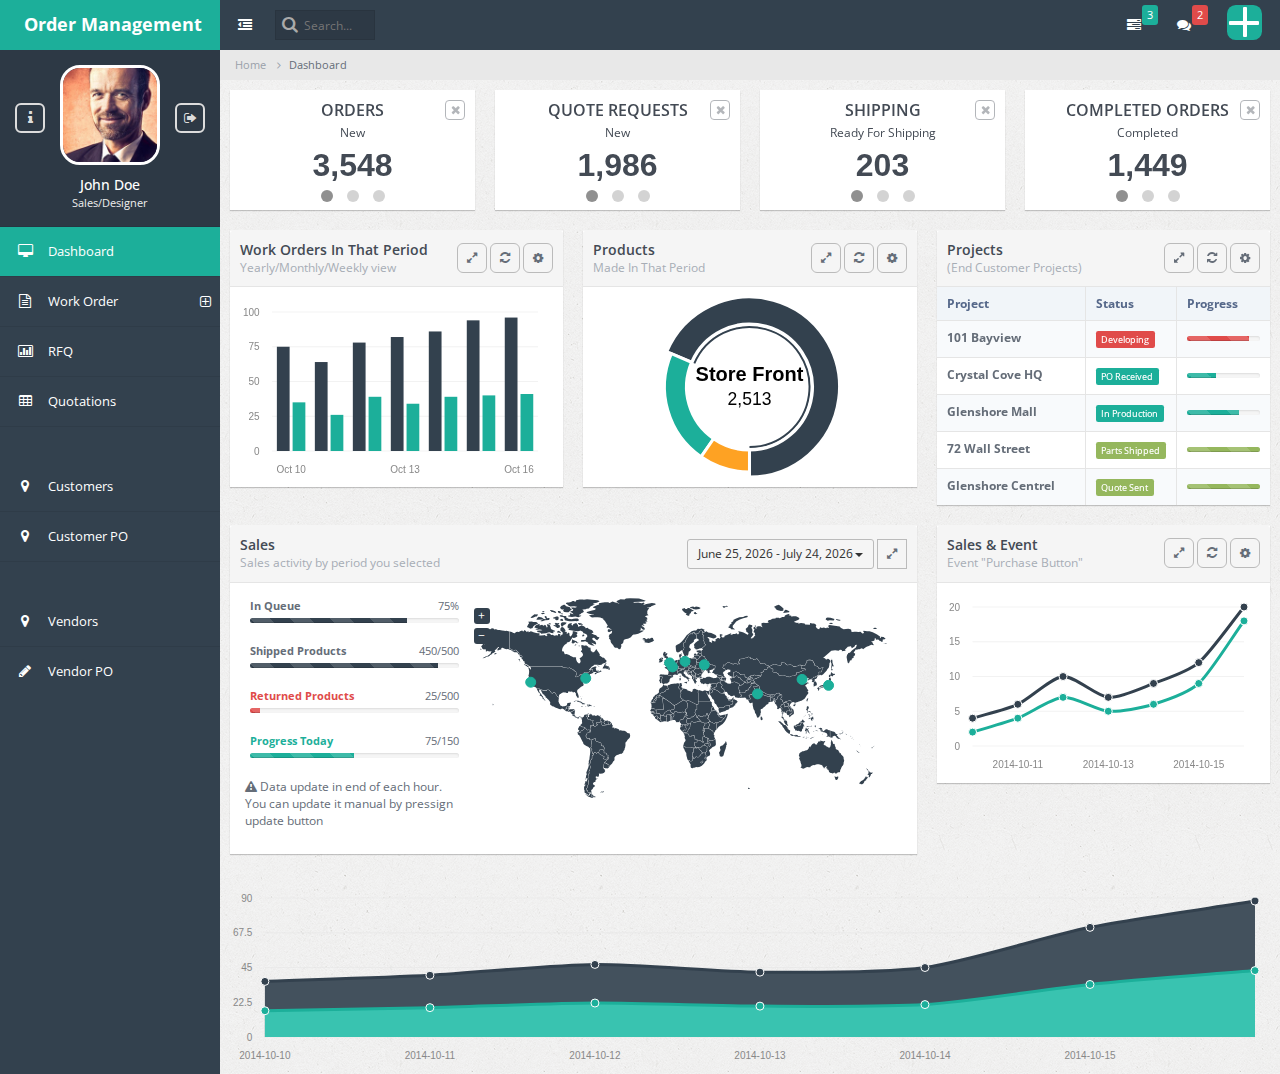
==== commit be3ad597: "widget changes" ====
--- a/index.html
+++ b/index.html
@@ -13,11 +13,8 @@
     <link rel="stylesheet" type="text/css" id="theme" href="css/theme-blue.css" />
     <script src="https://code.jquery.com/jquery-1.10.2.js"></script>
     <!-- EOF CSS INCLUDE -->
-    <script>
-        $.get("left-menu.html", function (data) {
-            $("#lefnavmenu").replaceWith(data);
-        });
-    </script>
+    <link href="css/ims.css" rel="stylesheet" />
+    
 </head>
 <body>
     <!-- START PAGE CONTAINER -->
@@ -49,9 +46,16 @@
                 <!-- END SEARCH -->
                 <!-- SIGN OUT -->
                 <!--<li class="xn-icon-button pull-right">
-                    <a href="#" class="mb-control" data-box="#mb-signout"><span class="fa fa-sign-out"></span></a>
-                </li>-->
+            <a href="#" class="mb-control" data-box="#mb-signout"><span class="fa fa-sign-out"></span></a>
+        </li>-->
                 <!-- END SIGN OUT -->
+                <li class="xn-icon-button pull-right">&nbsp;&nbsp;&nbsp;&nbsp;&nbsp;&nbsp;</li>
+
+                <li class="push-up-5 pull-right">
+                    <div class="circle"></div>
+                    <a href="#"></a>
+                </li>
+                <li class="xn-icon-button pull-right">&nbsp;&nbsp;&nbsp;&nbsp;&nbsp;&nbsp;</li>
                 <!-- MESSAGES -->
                 <li class="xn-icon-button pull-right">
                     <a href="#"><span class="fa fa-comments"></span></a>
@@ -122,9 +126,13 @@
                         </div>
                     </div>
                 </li>
+                
+                
                 <!-- END TASKS -->
             </ul>
+
             <!-- END X-NAVIGATION VERTICAL -->
+
             <!-- START BREADCRUMB -->
             <ul class="breadcrumb">
                 <li><a href="#">Home</a></li>
@@ -142,18 +150,18 @@
                         <div class="widget widget-default widget-carousel">
                             <div class="owl-carousel" id="owl-example">
                                 <div>
-                                    <div class="widget-title">Customer</div>
-                                    <div class="widget-subtitle">27/08/2018 15:23</div>
+                                    <div class="widget-title">ORDERS</div>
+                                    <div class="widget-subtitle">New</div>
                                     <div class="widget-int">3,548</div>
                                 </div>
                                 <div>
-                                    <div class="widget-title">RFQ</div>
-                                    <div class="widget-subtitle">Received</div>
+                                    <div class="widget-title">ORDERS</div>
+                                    <div class="widget-subtitle">In Production</div>
                                     <div class="widget-int">1,695</div>
                                 </div>
                                 <div>
-                                    <div class="widget-title">Quotation</div>
-                                    <div class="widget-subtitle">Received</div>
+                                    <div class="widget-title">ORDERS</div>
+                                    <div class="widget-subtitle">Production Complete</div>
                                     <div class="widget-int">1,977</div>
                                 </div>
                             </div>
@@ -167,66 +175,88 @@
                     <div class="col-md-3">
 
                         <!-- START WIDGET MESSAGES -->
-                        <div class="widget widget-default widget-item-icon" onclick="location.href='#';">
-                            <div class="widget-item-left">
-                                <span class="fa fa-envelope"></span>
-                            </div>
-                            <div class="widget-data">
-                                <div class="widget-int num-count">48</div>
-                                <div class="widget-title">New Orders</div>
-                                <div class="widget-subtitle">In mailbox</div>
+                        <div class="widget widget-default widget-carousel">
+                            <div class="owl-carousel" id="owl-example">
+                                <div>
+                                    <div class="widget-title">QUOTE REQUESTS</div>
+                                    <div class="widget-subtitle">New</div>
+                                    <div class="widget-int">1,986</div>
+                                </div>
+                                <div>
+                                    <div class="widget-title">QUOTE REQUESTS</div>
+                                    <div class="widget-subtitle">In Preparation</div>
+                                    <div class="widget-int">2,725</div>
+                                </div>
+                                <div>
+                                    <div class="widget-title">QUOTE REQUESTS</div>
+                                    <div class="widget-subtitle">Sent This Week</div>
+                                    <div class="widget-int">2,001</div>
+                                </div>
                             </div>
                             <div class="widget-controls">
                                 <a href="#" class="widget-control-right widget-remove" data-toggle="tooltip" data-placement="top" title="Remove Widget"><span class="fa fa-times"></span></a>
                             </div>
-                        </div>
-                        <!-- END WIDGET MESSAGES -->
-
+                            <!-- END WIDGET MESSAGES -->
+
+                        </div>
                     </div>
                     <div class="col-md-3">
 
                         <!-- START WIDGET REGISTRED -->
-                        <div class="widget widget-default widget-item-icon" onclick="location.href='pages-address-book.html';">
-                            <div class="widget-item-left">
-                                <span class="fa fa-user"></span>
-                            </div>
-                            <div class="widget-data">
-                                <div class="widget-int num-count">375</div>
-                                <div class="widget-title">Registred Customers</div>
-                                <div class="widget-subtitle">On website</div>
+                        <div class="widget widget-default widget-carousel">
+                            <div class="owl-carousel" id="owl-example">
+                                <div>
+                                    <div class="widget-title">SHIPPING</div>
+                                    <div class="widget-subtitle">Ready For Shipping</div>
+                                    <div class="widget-int">203</div>
+                                </div>
+                                <div>
+                                    <div class="widget-title">SHIPPING</div>
+                                    <div class="widget-subtitle">In Transit</div>
+                                    <div class="widget-int">1,001</div>
+                                </div>
+                                <div>
+                                    <div class="widget-title">SHIPPING</div>
+                                    <div class="widget-subtitle">Arrived</div>
+                                    <div class="widget-int">2,417</div>
+                                </div>
                             </div>
                             <div class="widget-controls">
                                 <a href="#" class="widget-control-right widget-remove" data-toggle="tooltip" data-placement="top" title="Remove Widget"><span class="fa fa-times"></span></a>
                             </div>
-                        </div>
-                        <!-- END WIDGET REGISTRED -->
-
-                    </div>
+                            <!-- END WIDGET CLOCK -->
+
+                        </div>
+                    </div>    
                     <div class="col-md-3">
 
                         <!-- START WIDGET CLOCK -->
-                        <div class="widget widget-info widget-padding-sm">
-                            <div class="widget-big-int plugin-clock">00:00</div>
-                            <div class="widget-subtitle plugin-date">Loading...</div>
+                        <div class="widget widget-default widget-carousel">
+                            <div class="owl-carousel" id="owl-example4">
+                                <div>
+                                    <div class="widget-title">COMPLETED ORDERS</div>
+                                    <div class="widget-subtitle">Completed</div>
+                                    <div class="widget-int">1,449</div>
+                                </div>
+                                <div>
+                                    <div class="widget-title">COMPLETED ORDERS</div>
+                                    <div class="widget-subtitle">Closed</div>
+                                    <div class="widget-int">7,451</div>
+                                </div>
+                                <div>
+                                    <div class="widget-title">COMPLETED ORDERS</div>
+                                    <div class="widget-subtitle">On Hold</div>
+                                    <div class="widget-int">3,654</div>
+                                </div>
+                            </div>
                             <div class="widget-controls">
-                                <a href="#" class="widget-control-right widget-remove" data-toggle="tooltip" data-placement="left" title="Remove Widget"><span class="fa fa-times"></span></a>
-                            </div>
-                            <div class="widget-buttons widget-c3">
-                                <div class="col">
-                                    <a href="#"><span class="fa fa-clock-o"></span></a>
-                                </div>
-                                <div class="col">
-                                    <a href="#"><span class="fa fa-bell"></span></a>
-                                </div>
-                                <div class="col">
-                                    <a href="#"><span class="fa fa-calendar"></span></a>
-                                </div>
-                            </div>
-                        </div>
-                        <!-- END WIDGET CLOCK -->
-
-                    </div>
+                                <a href="#" class="widget-control-right widget-remove" data-toggle="tooltip" data-placement="top" title="Remove Widget"><span class="fa fa-times"></span></a>
+                            </div>
+                            <!-- END WIDGET CLOCK -->
+
+                        </div>
                 </div>
+               
                 <!-- END WIDGETS -->
 
                 <div class="row">
@@ -236,8 +266,8 @@
                         <div class="panel panel-default">
                             <div class="panel-heading">
                                 <div class="panel-title-box">
-                                    <h3>Users Activity</h3>
-                                    <span>Users vs returning</span>
+                                    <h3>Work Orders In That Period</h3>
+                                    <span>Yearly/Monthly/Weekly view</span>
                                 </div>
                                 <ul class="panel-controls" style="margin-top: 2px;">
                                     <li><a href="#" class="panel-fullscreen"><span class="fa fa-expand"></span></a></li>
@@ -264,8 +294,8 @@
                         <div class="panel panel-default">
                             <div class="panel-heading">
                                 <div class="panel-title-box">
-                                    <h3>Visitors</h3>
-                                    <span>Visitors (last month)</span>
+                                    <h3>Products </h3>
+                                    <span>Made In That Period</span>
                                 </div>
                                 <ul class="panel-controls" style="margin-top: 2px;">
                                     <li><a href="#" class="panel-fullscreen"><span class="fa fa-expand"></span></a></li>
@@ -294,7 +324,7 @@
                             <div class="panel-heading">
                                 <div class="panel-title-box">
                                     <h3>Projects</h3>
-                                    <span>Projects activity</span>
+                                    <span>(End Customer Projects)</span>
                                 </div>
                                 <ul class="panel-controls" style="margin-top: 2px;">
                                     <li><a href="#" class="panel-fullscreen"><span class="fa fa-expand"></span></a></li>
@@ -316,12 +346,12 @@
                                             <tr>
                                                 <th width="50%">Project</th>
                                                 <th width="20%">Status</th>
-                                                <th width="30%">Activity</th>
+                                                <th width="30%">Progress</th>
                                             </tr>
                                         </thead>
                                         <tbody>
                                             <tr>
-                                                <td><strong>Joli Admin</strong></td>
+                                                <td><strong>101 Bayview</strong></td>
                                                 <td><span class="label label-danger">Developing</span></td>
                                                 <td>
                                                     <div class="progress progress-small progress-striped active">
@@ -330,8 +360,8 @@
                                                 </td>
                                             </tr>
                                             <tr>
-                                                <td><strong>Gemini</strong></td>
-                                                <td><span class="label label-warning">Updating</span></td>
+                                                <td><strong>Crystal Cove HQ</strong></td>
+                                                <td><span class="label label-warning">PO Received</span></td>
                                                 <td>
                                                     <div class="progress progress-small progress-striped active">
                                                         <div class="progress-bar progress-bar-warning" role="progressbar" aria-valuenow="50" aria-valuemin="0" aria-valuemax="100" style="width: 40%;">40%</div>
@@ -339,8 +369,8 @@
                                                 </td>
                                             </tr>
                                             <tr>
-                                                <td><strong>Taurus</strong></td>
-                                                <td><span class="label label-warning">Updating</span></td>
+                                                <td><strong>Glenshore Mall</strong></td>
+                                                <td><span class="label label-warning">In Production</span></td>
                                                 <td>
                                                     <div class="progress progress-small progress-striped active">
                                                         <div class="progress-bar progress-bar-warning" role="progressbar" aria-valuenow="50" aria-valuemin="0" aria-valuemax="100" style="width: 72%;">72%</div>
@@ -348,8 +378,8 @@
                                                 </td>
                                             </tr>
                                             <tr>
-                                                <td><strong>Leo</strong></td>
-                                                <td><span class="label label-success">Support</span></td>
+                                                <td><strong>72 Wall Street</strong></td>
+                                                <td><span class="label label-success">Parts Shipped</span></td>
                                                 <td>
                                                     <div class="progress progress-small progress-striped active">
                                                         <div class="progress-bar progress-bar-success" role="progressbar" aria-valuenow="50" aria-valuemin="0" aria-valuemax="100" style="width: 100%;">100%</div>
@@ -357,8 +387,8 @@
                                                 </td>
                                             </tr>
                                             <tr>
-                                                <td><strong>Virgo</strong></td>
-                                                <td><span class="label label-success">Support</span></td>
+                                                <td><strong>Glenshore Centrel</strong></td>
+                                                <td><span class="label label-success">Quote Sent</span></td>
                                                 <td>
                                                     <div class="progress progress-small progress-striped active">
                                                         <div class="progress-bar progress-bar-success" role="progressbar" aria-valuenow="50" aria-valuemin="0" aria-valuemax="100" style="width: 100%;">100%</div>
@@ -490,6 +520,7 @@
         </div>
         <!-- END PAGE CONTENT -->
     </div>
+    </div>
     <!-- END PAGE CONTAINER -->
     <!-- START PRELOADS -->
     <audio id="audio-alert" src="audio/alert.mp3" preload="auto"></audio>
@@ -525,7 +556,7 @@
     <script type="text/javascript" src="js/actions.js"></script>
 
     <script type="text/javascript" src="js/demo_dashboard.js"></script>
-
+    <script src="js/ims.js"></script>
     <!-- END TEMPLATE -->
     <!--<script>
         $(document).on("click", "#lOrderMgnt", function (e) {
--- a/css/ims.css
+++ b/css/ims.css
@@ -0,0 +1,35 @@
+﻿body {
+}
+
+.circle {
+        display: block;
+        background: #1caf9a;
+        width: 35px;
+        height: 35px;
+        border-radius: 25%;
+        position: relative;
+    }
+
+        .circle:before {
+            display: block;
+            content: "";
+            position: absolute;
+            width: 4px;
+            height: 30px;
+            background: #fff;
+            top: calc(50% - 16px); /* 16px = half of the height */
+            left: calc(50% - 2px); /* 2px = half of the width */
+            border-radius: 1px;
+        }
+
+        .circle:after {
+            display: block;
+            content: "";
+            position: absolute;
+            width: 30px;
+            height: 4px;
+            background: #fff;
+            top: calc(50% - 2px); /* 2px = half of the height */
+            left: calc(50% - 16px); /* 16px = half of the width */
+            border-radius: 1px;
+        }